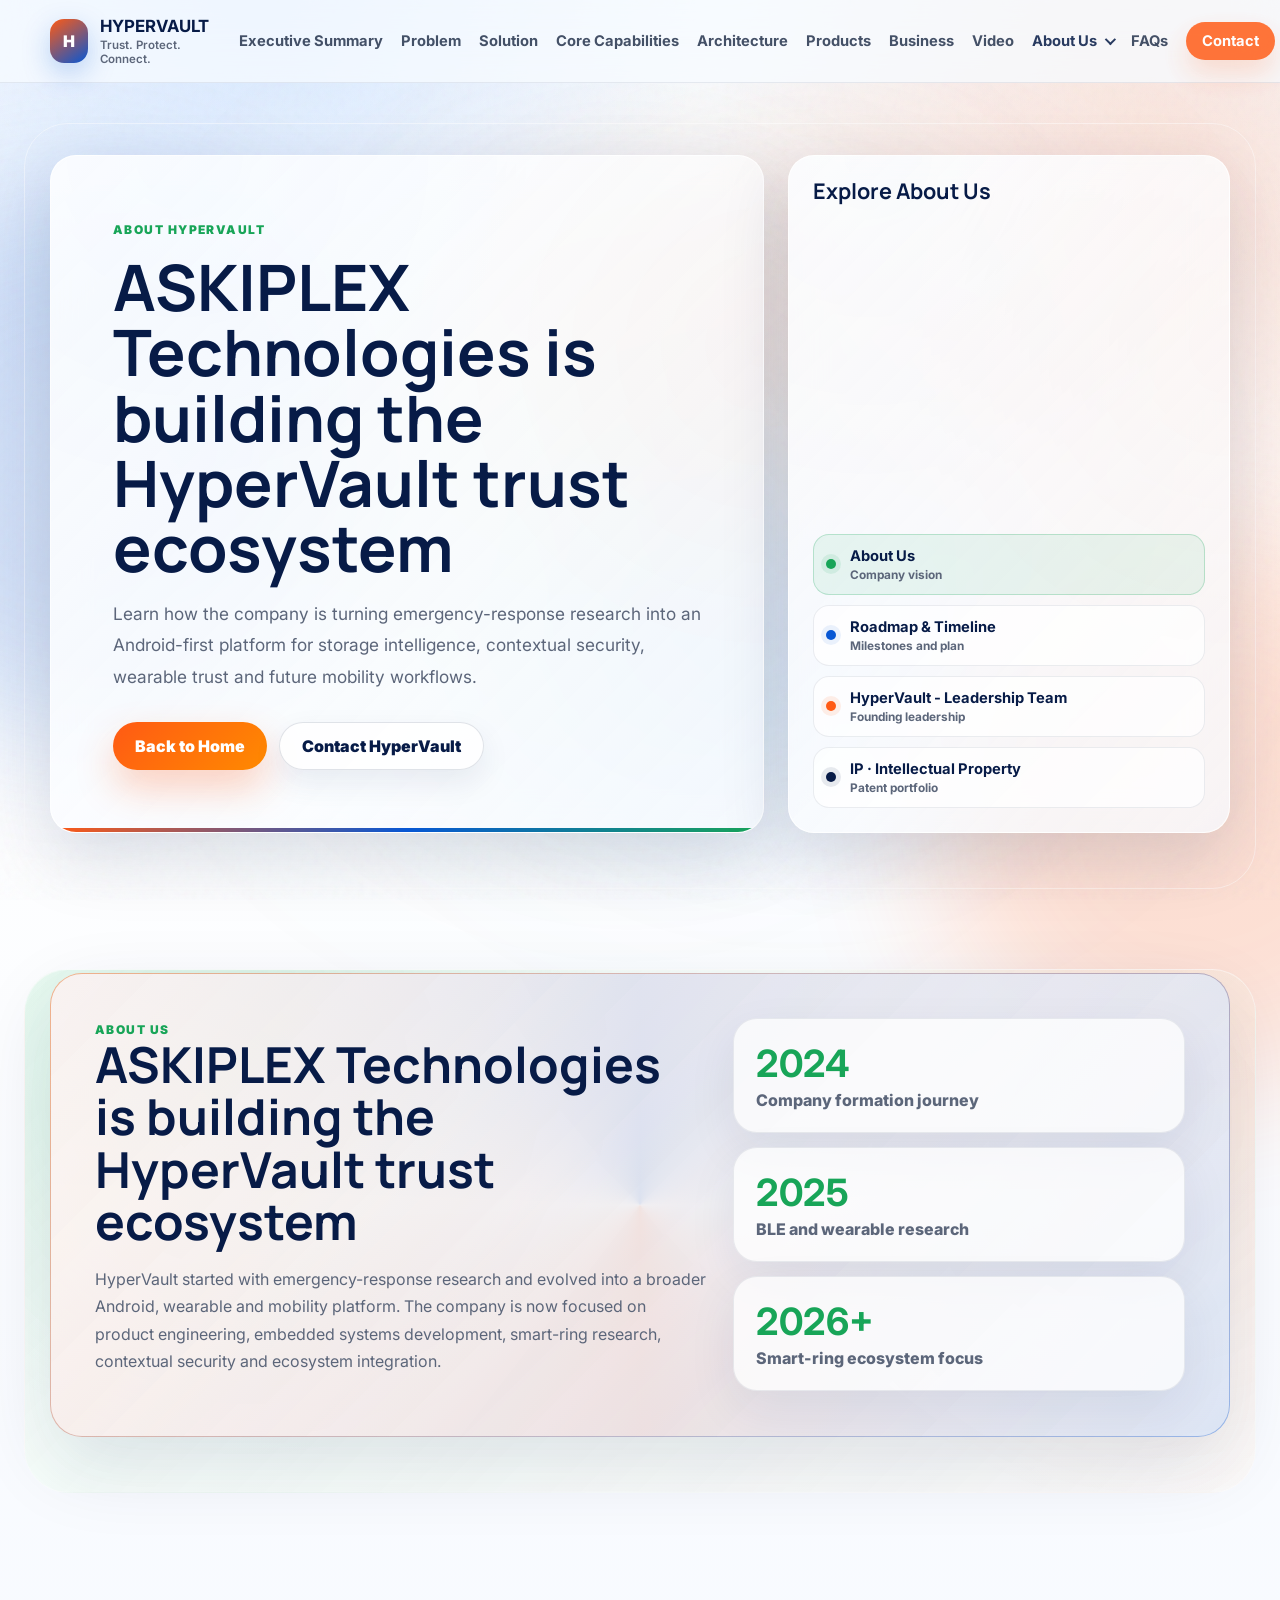
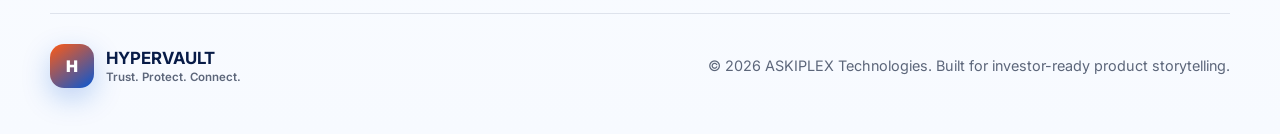
==== about.html @ 40029fc8 "updated website and added new pages for about, leadership, roadmap, and ip. Also added new hero imag" ====
<!DOCTYPE html>
<html lang="en">
<head>
  <meta charset="UTF-8" />
  <meta name="viewport" content="width=device-width, initial-scale=1.0" />
  <meta name="description" content="About ASKIPLEX Technologies and the HyperVault trust ecosystem." />
  <title>About Us | HyperVault</title>
  <link rel="preconnect" href="https://fonts.googleapis.com" />
  <link rel="preconnect" href="https://fonts.gstatic.com" crossorigin>
  <link rel="stylesheet" href="style.css" />
</head>
<body>
  <div id="scrollProgress" class="scroll-progress"></div>
  <div class="bg-orb orb-one"></div>
  <div class="bg-orb orb-two"></div>
  <div class="page-aurora aurora-a"></div>
  <div class="page-aurora aurora-b"></div>
  <div class="noise"></div>

  <header class="site-header" id="top">
    <nav class="nav">
      <a href="index.html" class="brand" aria-label="HyperVault home">
        <span class="brand-mark">H</span>
        <span>
          <strong>HYPERVAULT</strong>
          <small>Trust. Protect. Connect.</small>
        </span>
      </a>
      <button class="menu-toggle" aria-label="Open navigation" aria-expanded="false">☰</button>
      <div class="nav-links">
        <a href="index.html#executive-summary">Executive Summary</a>
        <a href="index.html#problem">Problem</a>
        <a href="index.html#solution">Solution</a>
        <a href="index.html#core-capabilities">Core Capabilities</a>
        <a href="index.html#platform">Architecture</a>
        <a href="index.html#products">Products</a>
        <a href="index.html#business">Business</a>
        <a href="index.html#video">Video</a>
        <details class="nav-dropdown">
          <summary>
            <span>About Us</span>
            <span class="nav-chevron" aria-hidden="true"></span>
          </summary>
          <div class="nav-submenu">
            <a href="about.html" aria-current="page">
              <span class="submenu-dot green-dot"></span>
              <span>
                <strong>About Us</strong>
                <small>Company vision</small>
              </span>
            </a>
            <a href="roadmap.html">
              <span class="submenu-dot blue-dot"></span>
              <span>
                <strong>Roadmap & Timeline</strong>
                <small>Milestones and plan</small>
              </span>
            </a>
            <a href="leadership.html">
              <span class="submenu-dot orange-dot"></span>
              <span>
                <strong>HyperVault - Leadership Team</strong>
                <small>Founding leadership</small>
              </span>
            </a>
            <a href="ip.html">
              <span class="submenu-dot navy-dot"></span>
              <span>
                <strong>IP · Intellectual Property</strong>
                <small>Patent portfolio</small>
              </span>
            </a>
          </div>
        </details>
        <a href="index.html#faqs">FAQs</a>
        <a href="index.html#contact" class="nav-cta">Contact</a>
      </div>
    </nav>
  </header>

  <main class="subpage-main">
    <section class="section subpage-hero">
      <div class="subpage-intro reveal">
        <span class="eyebrow green">About HyperVault</span>
        <h1>ASKIPLEX Technologies is building the HyperVault trust ecosystem</h1>
        <p>Learn how the company is turning emergency-response research into an Android-first platform for storage intelligence, contextual security, wearable trust and future mobility workflows.</p>
        <div class="subpage-actions">
          <a class="btn primary" href="index.html">Back to Home</a>
          <a class="btn secondary" href="index.html#contact">Contact HyperVault</a>
        </div>
      </div>
      <aside class="subpage-panel reveal" aria-label="About section pages">
        <h2>Explore About Us</h2>
        <div class="subpage-link-grid">
          <a class="subpage-link" href="about.html" aria-current="page">
            <span class="submenu-dot green-dot"></span>
            <span><strong>About Us</strong><small>Company vision</small></span>
          </a>
          <a class="subpage-link" href="roadmap.html">
            <span class="submenu-dot blue-dot"></span>
            <span><strong>Roadmap & Timeline</strong><small>Milestones and plan</small></span>
          </a>
          <a class="subpage-link" href="leadership.html">
            <span class="submenu-dot orange-dot"></span>
            <span><strong>HyperVault - Leadership Team</strong><small>Founding leadership</small></span>
          </a>
          <a class="subpage-link" href="ip.html">
            <span class="submenu-dot navy-dot"></span>
            <span><strong>IP · Intellectual Property</strong><small>Patent portfolio</small></span>
          </a>
        </div>
      </aside>
    </section>

    <section class="section about-us subpage-content" id="about">
      <div class="about-hero reveal">
        <div>
          <span class="eyebrow green">About Us</span>
          <h2>ASKIPLEX Technologies is building the HyperVault trust ecosystem</h2>
          <p>
            HyperVault started with emergency-response research and evolved into a broader Android, wearable and mobility
            platform. The company is now focused on product engineering, embedded systems development, smart-ring research,
            contextual security and ecosystem integration.
          </p>
        </div>
        <div class="about-stats">
          <div><strong>2024</strong><span>Company formation journey</span></div>
          <div><strong>2025</strong><span>BLE and wearable research</span></div>
          <div><strong>2026+</strong><span>Smart-ring ecosystem focus</span></div>
        </div>
      </div>
    </section>
  </main>

  <footer class="footer">
    <a href="index.html" class="brand">
      <span class="brand-mark">H</span>
      <span><strong>HYPERVAULT</strong><small>Trust. Protect. Connect.</small></span>
    </a>
    <p>© 2026 ASKIPLEX Technologies. Built for investor-ready product storytelling.</p>
  </footer>

  <button class="top-button" id="topButton" aria-label="Go to top">↑</button>

  <div class="image-lightbox" id="imageLightbox" aria-hidden="true">
    <div class="image-lightbox-panel" role="dialog" aria-modal="true" aria-labelledby="imageLightboxTitle">
      <button class="image-lightbox-close" id="imageLightboxClose" type="button" aria-label="Close image preview">×</button>
      <img id="imageLightboxImg" alt="" />
      <div class="image-lightbox-caption" id="imageLightboxTitle"></div>
    </div>
  </div>

  <script src="script.js"></script>
</body>
</html>
---- style.css ----
@import url('https://fonts.googleapis.com/css2?family=Inter:wght@400;500;600;700;800;900&family=Manrope:wght@500;600;700;800&display=swap');

:root {
  --navy: #071b47;
  --blue: #0757d4;
  --electric: #1f7aff;
  --orange: #ff5a14;
  --green: #18a558;
  --text: #101828;
  --muted: #5c667a;
  --line: rgba(7, 27, 71, .12);
  --glass: rgba(255, 255, 255, .72);
  --shadow: 0 24px 70px rgba(7, 27, 71, .14);
  --radius: 28px;
  --display: Manrope, Inter, system-ui, -apple-system, BlinkMacSystemFont, "Segoe UI", sans-serif;
}

* {
  box-sizing: border-box;
}

html {
  scroll-behavior: smooth;
}

body {
  margin: 0;
  font-family: Inter, system-ui, -apple-system, BlinkMacSystemFont, "Segoe UI", sans-serif;
  color: var(--text);
  background:
    radial-gradient(circle at 20% 0%, rgba(31, 122, 255, .15), transparent 28rem),
    radial-gradient(circle at 90% 12%, rgba(255, 90, 20, .17), transparent 28rem),
    linear-gradient(180deg, #f7fbff 0%, #ffffff 34%, #f7faff 100%);
  overflow-x: hidden;
}

img {
  max-width: 100%;
  display: block;
  image-rendering: auto;
  backface-visibility: hidden;
}

a {
  color: inherit;
  text-decoration: none;
}

.thanks-page {
  min-height: 100vh;
}

.thanks-screen {
  min-height: 100vh;
  display: grid;
  place-items: center;
  padding: 28px;
}

.thanks-card {
  width: min(760px, 100%);
  padding: clamp(32px, 6vw, 62px);
  border-radius: 34px;
  background:
    radial-gradient(circle at 12% 8%, rgba(255,90,20,.18), transparent 18rem),
    radial-gradient(circle at 100% 22%, rgba(31,122,255,.18), transparent 20rem),
    rgba(255,255,255,.86);
  border: 1px solid rgba(255,255,255,.82);
  box-shadow: var(--shadow);
}

.thanks-card .brand {
  margin-bottom: 34px;
}

.thanks-card h1 {
  max-width: 660px;
  font-size: 4rem;
}

.thanks-card p {
  max-width: 620px;
  font-size: 1.08rem;
  margin-bottom: 28px;
}

.noise {
  pointer-events: none;
  position: fixed;
  inset: 0;
  opacity: .04;
  background-image: url("data:image/svg+xml,%3Csvg viewBox='0 0 200 200' xmlns='http://www.w3.org/2000/svg'%3E%3Cfilter id='n'%3E%3CfeTurbulence type='fractalNoise' baseFrequency='.7' numOctaves='3' stitchTiles='stitch'/%3E%3C/filter%3E%3Crect width='100%25' height='100%25' filter='url(%23n)'/%3E%3C/svg%3E");
  z-index: 0;
}

.bg-orb {
  position: fixed;
  width: 34rem;
  height: 34rem;
  border-radius: 50%;
  filter: blur(70px);
  opacity: .18;
  pointer-events: none;
  z-index: 0;
  animation: drift 12s ease-in-out infinite alternate;
}

.orb-one {
  background: var(--blue);
  left: -12rem;
  top: 12rem;
}

.orb-two {
  background: var(--orange);
  right: -12rem;
  top: 34rem;
  animation-delay: -4s;
}

@keyframes drift {
  from { transform: translate3d(0, 0, 0) scale(1); }
  to { transform: translate3d(4rem, -2rem, 0) scale(1.08); }
}

.site-header {
  position: sticky;
  top: 0;
  z-index: 20;
  padding: 16px 24px;
  backdrop-filter: blur(20px);
  background: rgba(247, 251, 255, .74);
  border-bottom: 1px solid rgba(7, 27, 71, .08);
}

.nav {
  width: min(1180px, calc(100vw - 32px));
  margin: auto;
  display: flex;
  align-items: center;
  justify-content: space-between;
  gap: 24px;
}

.brand {
  display: inline-flex;
  align-items: center;
  gap: 12px;
}

.brand-mark {
  width: 44px;
  height: 44px;
  display: grid;
  place-items: center;
  border-radius: 14px;
  color: white;
  font-weight: 900;
  background:
    linear-gradient(145deg, rgba(255, 90, 20, 1), rgba(7, 87, 212, 1));
  box-shadow: 0 10px 28px rgba(7, 87, 212, .25);
}

.brand strong {
  display: block;
  font-size: 1.05rem;
  letter-spacing: 0;
  color: var(--navy);
}

.brand small {
  display: block;
  color: var(--muted);
  font-weight: 600;
  font-size: .72rem;
  margin-top: 2px;
}

.nav-links {
  display: flex;
  align-items: center;
  gap: 18px;
  color: #22304a;
  font-weight: 700;
  font-size: .92rem;
}

.nav-links a {
  opacity: .84;
  white-space: nowrap;
}

.nav-links a:hover {
  opacity: 1;
  color: var(--blue);
}

.nav-dropdown {
  position: relative;
}

.nav-dropdown summary {
  display: inline-flex;
  align-items: center;
  gap: 8px;
  color: var(--navy);
  cursor: pointer;
  list-style: none;
  opacity: .86;
  outline: none;
  white-space: nowrap;
  transition: color .2s ease, opacity .2s ease;
}

.nav-dropdown summary::-webkit-details-marker {
  display: none;
}

.nav-dropdown summary::marker {
  content: "";
}

.nav-dropdown summary:hover,
.nav-dropdown[open] summary,
.nav-dropdown summary:focus-visible {
  color: var(--green);
  opacity: 1;
}

.nav-dropdown summary:focus-visible {
  border-radius: 999px;
  box-shadow: 0 0 0 4px rgba(24, 165, 88, .12);
}

.nav-chevron {
  width: 8px;
  height: 8px;
  border-right: 2px solid currentColor;
  border-bottom: 2px solid currentColor;
  transform: rotate(45deg) translateY(-2px);
  transition: transform .22s ease;
}

.nav-dropdown[open] .nav-chevron {
  transform: rotate(225deg) translate(-1px, -1px);
}

.nav-submenu {
  position: absolute;
  top: calc(100% + 12px);
  right: -24px;
  width: min(340px, calc(100vw - 32px));
  padding: 10px;
  border: 1px solid rgba(7, 27, 71, .1);
  border-radius: 18px;
  background:
    linear-gradient(135deg, rgba(255,255,255,.96), rgba(246,250,255,.92)),
    radial-gradient(circle at 18% 0%, rgba(24,165,88,.16), transparent 11rem),
    radial-gradient(circle at 100% 24%, rgba(255,90,20,.13), transparent 12rem);
  box-shadow: 0 24px 60px rgba(7, 27, 71, .18);
  backdrop-filter: blur(18px);
  transform-origin: top right;
  animation: submenuIn .18s ease both;
  z-index: 40;
}

.nav-submenu::before {
  content: "";
  position: absolute;
  top: -1px;
  left: 18px;
  right: 18px;
  height: 3px;
  border-radius: 999px;
  background: linear-gradient(90deg, var(--green), var(--blue), var(--orange));
}

.nav-submenu::after {
  content: "";
  position: absolute;
  left: 0;
  right: 0;
  top: -14px;
  height: 14px;
  background: transparent;
}

.nav-submenu a {
  display: grid;
  grid-template-columns: 14px 1fr;
  align-items: center;
  gap: 12px;
  min-height: 58px;
  padding: 11px 12px;
  border-radius: 13px;
  opacity: 1;
  white-space: normal;
  transition: background .18s ease, color .18s ease, transform .18s ease, box-shadow .18s ease;
}

.nav-submenu a:hover,
.nav-submenu a:focus-visible {
  color: var(--navy);
  background: rgba(7, 87, 212, .07);
  box-shadow: inset 0 0 0 1px rgba(7, 87, 212, .08);
  transform: translateX(3px);
}

.nav-submenu a[aria-current="page"] {
  color: var(--navy);
  background: rgba(24, 165, 88, .08);
  box-shadow: inset 0 0 0 1px rgba(24, 165, 88, .16);
}

.nav-submenu strong,
.nav-submenu small {
  display: block;
}

.nav-submenu strong {
  font-size: .9rem;
  line-height: 1.25;
}

.nav-submenu small {
  margin-top: 3px;
  color: var(--muted);
  font-size: .74rem;
  font-weight: 700;
}

.submenu-dot {
  width: 10px;
  height: 10px;
  border-radius: 999px;
  box-shadow: 0 0 0 5px rgba(7, 87, 212, .08);
}

.green-dot {
  background: var(--green);
  box-shadow: 0 0 0 5px rgba(24, 165, 88, .1);
}

.blue-dot {
  background: var(--blue);
}

.orange-dot {
  background: var(--orange);
  box-shadow: 0 0 0 5px rgba(255, 90, 20, .1);
}

.navy-dot {
  background: var(--navy);
  box-shadow: 0 0 0 5px rgba(7, 27, 71, .09);
}

@keyframes submenuIn {
  from {
    opacity: 0;
    transform: translateY(-8px) scale(.98);
  }

  to {
    opacity: 1;
    transform: translateY(0) scale(1);
  }
}

.nav-cta {
  padding: 10px 16px;
  border-radius: 999px;
  color: white !important;
  background: var(--orange);
  box-shadow: 0 14px 28px rgba(255, 90, 20, .22);
}

.menu-toggle {
  display: none;
  border: 0;
  background: white;
  border-radius: 12px;
  padding: 10px 13px;
  box-shadow: 0 8px 24px rgba(7, 27, 71, .1);
  font-size: 1.2rem;
}

.section {
  position: relative;
  z-index: 1;
  width: min(1180px, calc(100vw - 32px));
  margin: 0 auto;
  padding: 96px 0;
}

.subpage-main {
  padding-bottom: 80px;
}

.subpage-hero {
  display: grid;
  grid-template-columns: minmax(0, 1.05fr) minmax(280px, .65fr);
  align-items: stretch;
  gap: 24px;
  padding-top: 72px;
}

.subpage-intro,
.subpage-panel {
  position: relative;
  overflow: hidden;
  border: 1px solid rgba(255,255,255,.78);
  border-radius: 26px;
  background:
    linear-gradient(135deg, rgba(255,255,255,.9), rgba(246,250,255,.76)),
    radial-gradient(circle at 18% 0%, rgba(31,122,255,.14), transparent 22rem),
    radial-gradient(circle at 100% 28%, rgba(255,90,20,.14), transparent 20rem);
  box-shadow: var(--shadow);
  backdrop-filter: blur(18px);
}

.subpage-intro {
  padding: clamp(34px, 5vw, 62px);
}

.subpage-intro::after {
  content: "";
  position: absolute;
  left: 0;
  right: 0;
  bottom: 0;
  height: 4px;
  background: linear-gradient(90deg, var(--orange), var(--blue), var(--green));
}

.subpage-intro h1 {
  margin: 16px 0 18px;
  max-width: 820px;
  color: var(--navy);
  font-family: var(--display);
  font-size: clamp(2.2rem, 5vw, 4.7rem);
  line-height: 1.02;
}

.subpage-intro p {
  max-width: 760px;
  margin: 0;
  color: var(--muted);
  font-size: 1.08rem;
  line-height: 1.8;
}

.subpage-actions {
  display: flex;
  flex-wrap: wrap;
  gap: 12px;
  margin-top: 30px;
}

.subpage-panel {
  display: flex;
  flex-direction: column;
  justify-content: space-between;
  gap: 22px;
  padding: 24px;
}

.subpage-panel h2 {
  margin: 0;
  color: var(--navy);
  font-family: var(--display);
  font-size: 1.35rem;
}

.subpage-link-grid {
  display: grid;
  gap: 10px;
}

.subpage-link {
  display: grid;
  grid-template-columns: 12px 1fr;
  align-items: center;
  gap: 12px;
  min-height: 58px;
  padding: 12px;
  border: 1px solid rgba(7,27,71,.08);
  border-radius: 16px;
  background: rgba(255,255,255,.72);
  transition: transform .18s ease, box-shadow .18s ease, background .18s ease;
}

.subpage-link:hover,
.subpage-link:focus-visible {
  transform: translateY(-2px);
  background: white;
  box-shadow: 0 18px 38px rgba(7, 27, 71, .12);
}

.subpage-link[aria-current="page"] {
  border-color: rgba(24,165,88,.24);
  background: rgba(24,165,88,.08);
}

.subpage-link strong,
.subpage-link small {
  display: block;
}

.subpage-link strong {
  color: var(--navy);
  font-size: .92rem;
}

.subpage-link small {
  margin-top: 3px;
  color: var(--muted);
  font-size: .74rem;
  font-weight: 700;
}

.subpage-content {
  padding-top: 44px;
}

@media (max-width: 1180px) {
  .site-header {
    padding: 12px 18px;
  }

  .nav {
    width: min(100%, calc(100vw - 28px));
  }

  .nav-links {
    position: fixed;
    top: 70px;
    left: 14px;
    right: 14px;
    display: none;
    max-height: calc(100vh - 92px);
    overflow-y: auto;
    flex-direction: column;
    align-items: stretch;
    gap: 8px;
    padding: 14px;
    background: rgba(255,255,255,.98);
    border: 1px solid rgba(7,27,71,.1);
    border-radius: 18px;
    box-shadow: var(--shadow);
  }

  .nav-links.open {
    display: flex;
  }

  .nav-links a {
    display: flex;
    align-items: center;
    min-height: 44px;
    padding: 10px 12px;
    border-radius: 12px;
    white-space: normal;
  }

  .nav-links a:hover {
    background: rgba(7,87,212,.07);
  }

  .nav-dropdown {
    width: 100%;
  }

  .nav-dropdown summary {
    display: flex;
    justify-content: space-between;
    min-height: 44px;
    padding: 10px 12px;
    border-radius: 12px;
  }

  .nav-dropdown[open] summary {
    background: rgba(24,165,88,.08);
  }

  .nav-submenu {
    position: static;
    width: 100%;
    margin-top: 6px;
    padding: 8px;
    border-radius: 14px;
    box-shadow: none;
    background:
      linear-gradient(135deg, rgba(7,87,212,.05), rgba(24,165,88,.05)),
      rgba(255,255,255,.9);
  }

  .nav-submenu::after {
    display: none;
  }

  .nav-submenu a {
    min-height: 52px;
    padding: 9px 10px;
  }

  .subpage-hero {
    grid-template-columns: 1fr;
    padding-top: 46px;
  }

  .nav-cta {
    justify-content: center;
    margin-top: 4px;
    border-radius: 14px;
  }

  .menu-toggle {
    display: inline-flex;
    align-items: center;
    justify-content: center;
  }

  body.nav-open {
    overflow: hidden;
  }
}

.hero {
  min-height: 80vh;
  display: grid;
  grid-template-columns: minmax(420px, .92fr) minmax(560px, 1.08fr);
  align-items: start;
  gap: clamp(22px, 3vw, 34px);
  padding-top: 56px;
}

.eyebrow {
  display: inline-flex;
  align-items: center;
  gap: 9px;
  color: var(--blue);
  font-weight: 900;
  text-transform: uppercase;
  letter-spacing: .12em;
  font-size: .75rem;
}

.eyebrow.orange {
  color: var(--orange);
}

.eyebrow.green {
  color: var(--green);
}

.eyebrow.blue {
  color: var(--blue);
}

.pulse-dot {
  width: 10px;
  height: 10px;
  background: var(--green);
  border-radius: 50%;
  box-shadow: 0 0 0 8px rgba(24, 165, 88, .13);
  animation: pulse 1.8s infinite;
}

@keyframes pulse {
  0% { box-shadow: 0 0 0 0 rgba(24, 165, 88, .35); }
  100% { box-shadow: 0 0 0 16px rgba(24, 165, 88, 0); }
}

h1, h2, h3, p {
  margin-top: 0;
}

h1 {
  margin: 20px 0 20px;
  color: var(--navy);
  font-family: var(--display);
  font-size: 5.4rem;
  line-height: .96;
  letter-spacing: 0;
}

h2 {
  color: var(--navy);
  font-family: var(--display);
  font-size: 3.1rem;
  line-height: 1.06;
  letter-spacing: 0;
  margin-bottom: 18px;
}

h3 {
  color: var(--navy);
  line-height: 1.14;
  font-family: var(--display);
  letter-spacing: 0;
}

p {
  color: var(--muted);
  line-height: 1.72;
}

.hero-copy > p {
  font-size: 1.04rem;
  max-width: 100%;
}

.hero-copy {
  align-self: start;
  display: flex;
  flex-direction: column;
  gap: 18px;
}

.hero-tech-banner {
  position: relative;
  overflow: hidden;
  width: 100%;
  max-width: none;
  padding: clamp(20px, 3vw, 30px);
  border: 1px solid rgba(255,255,255,.82);
  border-radius: 28px;
  background:
    linear-gradient(135deg, rgba(255,255,255,.92), rgba(247,251,255,.7)),
    radial-gradient(circle at 8% 0%, rgba(7,87,212,.16), transparent 17rem),
    radial-gradient(circle at 100% 18%, rgba(255,90,20,.13), transparent 16rem);
  box-shadow: 0 24px 70px rgba(7,27,71,.12);
  backdrop-filter: blur(18px);
}

.hero-tech-banner::before {
  content: "";
  position: absolute;
  inset: 0 auto 0 0;
  width: 5px;
  background: linear-gradient(180deg, var(--orange), var(--blue), var(--green));
}

.hero-tech-banner::after {
  content: "";
  position: absolute;
  right: -60px;
  top: -80px;
  width: 220px;
  height: 220px;
  border-radius: 999px;
  background: radial-gradient(circle, rgba(31,122,255,.16), transparent 66%);
  pointer-events: none;
}

.hero-tech-banner .eyebrow {
  position: relative;
  z-index: 1;
  padding: 8px 12px;
  border-radius: 999px;
  background: rgba(7,87,212,.07);
  color: var(--blue);
}

.hero-copy h1 {
  position: relative;
  z-index: 1;
  max-width: 100%;
  margin: 18px 0 0;
  font-size: clamp(2.35rem, 3.55vw, 4rem);
  line-height: 1.04;
}

.hero-copy h1 span {
  display: block;
  width: fit-content;
  margin-bottom: 8px;
  color: var(--blue);
  font-size: .78em;
  background: linear-gradient(135deg, var(--blue), var(--green));
  -webkit-background-clip: text;
  background-clip: text;
  -webkit-text-fill-color: transparent;
}

.hero-subheadline {
  color: var(--navy);
  font-size: clamp(1.12rem, 1.45vw, 1.32rem) !important;
  font-weight: 800;
  line-height: 1.45;
  margin-bottom: 0;
}

.hero-actions {
  display: flex;
  flex-wrap: wrap;
  gap: 14px;
  margin: 4px 0 2px;
}

.btn {
  display: inline-flex;
  align-items: center;
  justify-content: center;
  min-height: 48px;
  padding: 0 22px;
  border-radius: 999px;
  font-weight: 900;
  transition: transform .25s ease, box-shadow .25s ease;
}

.btn:hover {
  transform: translateY(-2px);
}

.btn.primary {
  color: white;
  background: linear-gradient(135deg, var(--orange), #ff8a00);
  box-shadow: 0 18px 38px rgba(255, 90, 20, .28);
}

.btn.secondary {
  color: var(--navy);
  background: rgba(255,255,255,.8);
  border: 1px solid rgba(7,27,71,.12);
  box-shadow: 0 12px 30px rgba(7,27,71,.08);
}

.hero-metrics {
  display: grid;
  grid-template-columns: repeat(3, minmax(0, 1fr));
  gap: 12px;
  max-width: 680px;
}

.hero-metrics div {
  padding: 18px;
  background: var(--glass);
  border: 1px solid rgba(255,255,255,.74);
  border-radius: 20px;
  box-shadow: 0 14px 44px rgba(7, 27, 71, .08);
}

.hero-metrics strong {
  display: block;
  color: var(--navy);
  font-size: 1.55rem;
}

.hero-metrics span {
  display: block;
  color: var(--muted);
  font-size: .82rem;
  font-weight: 700;
  margin-top: 4px;
}

.hero-feature-list {
  display: flex;
  flex-wrap: wrap;
  gap: 10px;
  max-width: 100%;
}

.hero-feature-list span {
  display: inline-flex;
  align-items: center;
  min-height: 34px;
  padding: 7px 11px;
  border: 1px solid rgba(7, 87, 212, .11);
  border-radius: 999px;
  color: var(--navy);
  background: rgba(255,255,255,.7);
  box-shadow: 0 10px 28px rgba(7,27,71,.06);
  font-size: .78rem;
  font-weight: 850;
}

.hero-visual {
  perspective: none;
}

.hero-video-card {
  align-self: start;
  width: 100%;
  justify-self: end;
  overflow: hidden;
  padding: 10px;
  border: 1px solid rgba(255,255,255,.82);
  border-radius: 32px;
  background:
    linear-gradient(135deg, rgba(255,255,255,.88), rgba(246,250,255,.72)),
    radial-gradient(circle at 20% 8%, rgba(31,122,255,.16), transparent 18rem),
    radial-gradient(circle at 100% 24%, rgba(255,90,20,.12), transparent 18rem);
  box-shadow: var(--shadow);
}

.hero-video-header {
  display: flex;
  align-items: center;
  justify-content: space-between;
  gap: 14px;
  min-height: 48px;
  padding: 2px 6px 12px 14px;
}

.hero-video-header span {
  color: var(--navy);
  font-weight: 900;
}

.hero-video-header strong {
  display: inline-flex;
  align-items: center;
  min-height: 30px;
  padding: 6px 10px;
  border-radius: 999px;
  color: var(--green);
  background: rgba(24,165,88,.1);
  font-size: .74rem;
  text-transform: uppercase;
}

.hero-video-frame {
  position: relative;
  display: grid;
  place-items: center;
  aspect-ratio: 16 / 9;
  overflow: hidden;
  border-radius: 24px;
  background:
    radial-gradient(circle at 50% 20%, rgba(31,122,255,.08), transparent 18rem),
    white;
}

.hero-video-frame video,
.hero-video-frame img {
  display: block;
  width: 100%;
  height: 100%;
  object-fit: contain;
  object-position: center center;
  background: white;
}

.hero-video {
  transform: scale(var(--hero-video-zoom, 1));
  transform-origin: center center;
  transition: transform .22s ease;
}

.hero-video-controls {
  display: grid;
  grid-template-columns: repeat(3, minmax(0, 1fr)) auto repeat(3, minmax(0, 1fr));
  gap: 8px;
  padding: 10px 2px 0;
}

.hero-video-controls button,
.hero-video-controls output {
  min-height: 38px;
  border: 1px solid rgba(7,27,71,.1);
  border-radius: 12px;
  color: var(--navy);
  background: rgba(255,255,255,.82);
  box-shadow: 0 10px 24px rgba(7,27,71,.07);
  font: inherit;
  font-size: .78rem;
  font-weight: 900;
}

.hero-video-controls button {
  cursor: pointer;
  transition: transform .18s ease, background .18s ease, box-shadow .18s ease;
}

.hero-video-controls button:hover,
.hero-video-controls button:focus-visible {
  transform: translateY(-1px);
  background: white;
  box-shadow: 0 14px 32px rgba(7,27,71,.11);
}

.hero-video-controls output {
  display: inline-grid;
  place-items: center;
  min-width: 58px;
  color: var(--blue);
  background: rgba(7,87,212,.08);
}

.hero-video-frame:fullscreen {
  padding: 24px;
  border-radius: 0;
  background: #fff;
}

.hero-video-frame:fullscreen video {
  width: 100%;
  height: 100%;
}

.hero-carousel {
  overflow: hidden;
  width: min(100%, 820px);
  justify-self: end;
  padding: 10px;
  border-radius: 32px;
  background:
    linear-gradient(135deg, rgba(255,255,255,.88), rgba(246,250,255,.72)),
    radial-gradient(circle at 20% 8%, rgba(31,122,255,.16), transparent 18rem),
    radial-gradient(circle at 100% 24%, rgba(255,90,20,.12), transparent 18rem);
  border: 1px solid rgba(255,255,255,.82);
  box-shadow: var(--shadow);
}

.hero-carousel-header {
  display: flex;
  align-items: center;
  justify-content: space-between;
  gap: 14px;
  min-height: 48px;
  padding: 2px 6px 12px 14px;
}

.hero-carousel-header > span {
  color: var(--navy);
  font-weight: 900;
}

.hero-carousel .carousel-controls button {
  width: 36px;
  height: 36px;
  font-size: 1.25rem;
}

.hero-carousel .dot {
  width: 8px;
  height: 8px;
}

.hero-carousel .dot.active {
  width: 24px;
}

.hero-carousel-track {
  min-height: auto;
  aspect-ratio: 16 / 9;
  border-radius: 24px;
  overflow: hidden;
  background:
    radial-gradient(circle at 50% 20%, rgba(31,122,255,.08), transparent 18rem),
    white;
}

.hero-carousel .slide {
  align-content: stretch;
}

.hero-carousel .slide img {
  width: 100%;
  height: 100%;
  max-height: none;
  padding: 0;
  object-fit: contain;
  border-radius: 0;
  background: transparent;
}

.hero-slide-caption {
  position: absolute;
  left: 16px;
  right: auto;
  bottom: 16px;
  display: grid;
  gap: 4px;
  max-width: min(440px, calc(100% - 32px));
  padding: 12px 14px;
  border: 1px solid rgba(255,255,255,.7);
  border-radius: 18px;
  background: rgba(255,255,255,.88);
  box-shadow: 0 18px 44px rgba(7,27,71,.12);
  backdrop-filter: blur(14px);
}

.hero-slide-caption strong {
  color: var(--navy);
  font-family: var(--display);
  font-size: .95rem;
}

.hero-slide-caption span {
  color: var(--muted);
  font-size: .82rem;
  font-weight: 700;
}

.phone-stage {
  position: relative;
  padding: 16px;
  border-radius: 38px;
  background: rgba(255, 255, 255, .66);
  box-shadow: var(--shadow);
  border: 1px solid rgba(255,255,255,.86);
  transform-style: flat;
}

.phone-stage::before {
  content: "";
  position: absolute;
  inset: 6%;
  border-radius: inherit;
  background: radial-gradient(circle, rgba(31,122,255,.22), transparent 55%);
  filter: blur(24px);
  z-index: -1;
}

.phone-stage img {
  width: 100%;
  height: auto;
  border-radius: 26px;
}

.float-card {
  position: absolute;
  background: rgba(255,255,255,.9);
  border: 1px solid rgba(7, 87, 212, .14);
  color: var(--navy);
  border-radius: 18px;
  padding: 12px 16px;
  font-weight: 900;
  box-shadow: 0 18px 44px rgba(7, 27, 71, .12);
  backdrop-filter: blur(18px);
  animation: floaty 4s ease-in-out infinite alternate;
}

.fc-one { top: 12%; left: -4%; }
.fc-two { right: -5%; top: 42%; animation-delay: -1.2s; }
.fc-three { bottom: 10%; left: 7%; animation-delay: -2s; }

@keyframes floaty {
  from { transform: translateY(0); }
  to { transform: translateY(-12px); }
}

.logo-strip {
  width: min(1180px, calc(100vw - 32px));
  margin: 0 auto 28px;
  display: flex;
  flex-wrap: wrap;
  justify-content: center;
  gap: 12px;
  padding: 18px;
  border: 1px solid rgba(7, 87, 212, .12);
  background: rgba(255,255,255,.68);
  border-radius: 999px;
  box-shadow: 0 12px 34px rgba(7,27,71,.07);
}

.logo-strip span {
  color: var(--navy);
  font-size: .86rem;
  font-weight: 900;
  padding: 8px 12px;
}

.section-heading {
  max-width: 820px;
  margin-bottom: 36px;
}

.section-heading.centered {
  text-align: center;
  margin-left: auto;
  margin-right: auto;
}

.split {
  display: grid;
  grid-template-columns: .82fr 1.18fr;
  gap: 34px;
  align-items: center;
}

.carousel-shell,
.feature-carousel,
.architecture-card,
.wide-image,
.roadmap-grid {
  border-radius: var(--radius);
  background: rgba(255,255,255,.76);
  border: 1px solid rgba(7,27,71,.1);
  box-shadow: var(--shadow);
  overflow: hidden;
}

.carousel-shell img,
.feature-carousel img,
.architecture-card img,
.wide-image img,
.roadmap-grid img,
.business-image img,
.executive-visual img,
.hero-visual img {
  cursor: zoom-in;
}

.carousel-track {
  position: relative;
  min-height: 500px;
}

.slide {
  position: absolute;
  inset: 0;
  opacity: 0;
  transform: translateX(28px) scale(.985);
  pointer-events: none;
  transition: opacity .55s ease, transform .55s ease;
  display: grid;
  align-content: start;
}

.slide.active {
  opacity: 1;
  transform: none;
  pointer-events: auto;
}

.slide img {
  width: auto;
  height: auto;
  max-width: 100%;
  max-height: 440px;
  margin: 0 auto;
  object-fit: contain;
  background: white;
  padding: 16px;
}

.slide-copy {
  padding: 24px 26px 28px;
}

.slide-copy h3 {
  font-size: 1.5rem;
  margin-bottom: 9px;
}

.carousel-controls {
  display: flex;
  align-items: center;
  justify-content: center;
  gap: 14px;
  padding: 16px 20px 22px;
}

.carousel-controls.compact {
  padding: 0;
}

.carousel-controls button {
  width: 44px;
  height: 44px;
  border: 0;
  border-radius: 50%;
  color: white;
  background: var(--navy);
  font-size: 1.55rem;
  line-height: 1;
  cursor: pointer;
  box-shadow: 0 10px 28px rgba(7,27,71,.18);
  transition: transform .2s ease;
}

.carousel-controls button:hover {
  transform: scale(1.08);
}

.dots {
  display: flex;
  gap: 8px;
}

.dot {
  width: 9px;
  height: 9px;
  border: 0;
  border-radius: 999px;
  background: rgba(7,27,71,.25);
  cursor: pointer;
  transition: width .25s ease, background .25s ease;
}

.dot.active {
  width: 28px;
  background: var(--orange);
}

.solution {
  width: min(1240px, calc(100vw - 32px));
}

.pillar-grid {
  display: grid;
  grid-template-columns: repeat(3, 1fr);
  gap: 18px;
}

.pillar,
.product-card,
.revenue-card,
.target-card,
.fund-card,
.leader-card {
  position: relative;
  padding: 28px;
  border-radius: var(--radius);
  background: rgba(255,255,255,.72);
  border: 1px solid rgba(7,27,71,.1);
  box-shadow: 0 18px 55px rgba(7,27,71,.08);
  overflow: hidden;
  transition: transform .25s ease, box-shadow .25s ease;
}

.pillar:hover,
.product-card:hover,
.revenue-card:hover,
.target-card:hover,
.fund-card:hover,
.leader-card:hover {
  transform: translateY(-6px);
  box-shadow: 0 26px 70px rgba(7,27,71,.14);
}

.pillar::after,
.product-card::after,
.revenue-card::after,
.fund-card::after {
  content: "";
  position: absolute;
  width: 11rem;
  height: 11rem;
  right: -5rem;
  top: -5rem;
  border-radius: 50%;
  background: radial-gradient(circle, rgba(31,122,255,.13), transparent 70%);
}

.pillar span {
  display: inline-grid;
  place-items: center;
  width: 42px;
  height: 42px;
  border-radius: 14px;
  color: white;
  font-weight: 900;
  background: linear-gradient(145deg, var(--blue), var(--green));
  margin-bottom: 22px;
}

.pillar h3 {
  font-size: 1.3rem;
}

.solution-ecosystem {
  margin-top: 28px;
  padding: 20px;
  border-radius: 30px;
  background:
    radial-gradient(circle at 10% 10%, rgba(24,165,88,.12), transparent 18rem),
    radial-gradient(circle at 88% 18%, rgba(31,122,255,.12), transparent 20rem),
    rgba(255,255,255,.82);
  border: 1px solid rgba(7,27,71,.1);
  box-shadow: 0 26px 82px rgba(7,27,71,.12);
  overflow: hidden;
}

.ecosystem-copy {
  display: grid;
  gap: 8px;
  max-width: 760px;
  margin: 0 auto 18px;
  text-align: center;
}

.ecosystem-copy h3 {
  margin: 0;
  font-size: 1.8rem;
}

.ecosystem-copy p {
  margin: 0;
}

.solution-ecosystem img {
  width: 100%;
  height: auto;
  max-height: none;
  object-fit: contain;
  border-radius: 22px;
  background: white;
  cursor: zoom-in;
  box-shadow: inset 0 0 0 1px rgba(7,27,71,.08);
}

.architecture-card {
  padding: 18px;
  margin-bottom: 34px;
}

.architecture-card img,
.wide-image img,
.roadmap-grid img {
  width: 100%;
  height: auto;
  object-fit: contain;
  border-radius: 20px;
  background: white;
}

.feature-carousel {
  padding: 26px;
}

.feature-header {
  display: flex;
  align-items: flex-end;
  justify-content: space-between;
  gap: 20px;
  margin-bottom: 20px;
}

.feature-header h2 {
  margin-bottom: 0;
}

.visual-track {
  min-height: 700px;
}

.visual-track .slide img {
  height: auto;
  max-height: 560px;
  border-radius: 22px;
}

.product-grid,
.investor-grid,
.leader-grid {
  display: grid;
  grid-template-columns: repeat(3, 1fr);
  gap: 18px;
  margin-bottom: 30px;
}

.leader-grid {
  grid-template-columns: repeat(2, minmax(0, 1fr));
  max-width: 860px;
  margin: auto;
}

.product-card {
  min-height: 320px;
}

.product-card.featured {
  background: linear-gradient(145deg, rgba(255,255,255,.95), rgba(234,246,255,.86));
  border: 1px solid rgba(7,87,212,.28);
}

.product-icon {
  width: 58px;
  height: 58px;
  display: grid;
  place-items: center;
  border-radius: 20px;
  background: rgba(7,87,212,.08);
  font-size: 1.8rem;
  margin-bottom: 26px;
}

.product-card h3 {
  font-size: 1.65rem;
}

.product-card span {
  display: inline-flex;
  margin-top: 16px;
  padding: 10px 14px;
  border-radius: 999px;
  color: var(--blue);
  background: rgba(7, 87, 212, .08);
  font-weight: 900;
}

.product-line-carousel {
  padding: 24px;
  margin-bottom: 30px;
  border-radius: 32px;
  background:
    radial-gradient(circle at 12% 10%, rgba(255,90,20,.13), transparent 18rem),
    radial-gradient(circle at 88% 18%, rgba(7,87,212,.14), transparent 20rem),
    linear-gradient(145deg, rgba(255,255,255,.9), rgba(241,247,255,.78));
  border: 1px solid rgba(7,27,71,.1);
  box-shadow: 0 30px 92px rgba(7,27,71,.15);
  overflow: hidden;
}

.product-line-header {
  display: flex;
  align-items: flex-end;
  justify-content: space-between;
  gap: 20px;
  margin-bottom: 22px;
}

.product-line-header h3 {
  max-width: 760px;
  margin: 8px 0 0;
  font-size: 1.85rem;
}

.product-line-track {
  min-height: 930px;
}

.product-line-slide {
  align-content: start;
}

.product-line-slide img {
  width: min(760px, 100%);
  height: auto;
  max-height: 650px;
  margin: 0 auto;
  object-fit: contain;
  border-radius: 28px;
  background: white;
  padding: 0;
  cursor: zoom-in;
  box-shadow: 0 24px 70px rgba(7,27,71,.1);
}

.product-line-slide .slide-copy {
  max-width: 820px;
  margin: 0 auto;
  text-align: center;
  padding: 26px 10px 2px;
}

.product-line-slide .slide-copy h3 {
  margin-bottom: 10px;
  font-size: 2rem;
}

.product-line-slide .slide-copy p {
  margin-bottom: 0;
}

.wide-image {
  padding: 14px;
}

.business-layout {
  display: grid;
  grid-template-columns: .78fr .78fr 1.1fr;
  gap: 18px;
  align-items: stretch;
}

.revenue-card {
  background: linear-gradient(180deg, rgba(255,255,255,.88), rgba(243,248,255,.88));
}

.revenue-card h3 {
  font-size: 1.45rem;
}

.revenue-card ul {
  margin: 22px 0;
  padding: 0;
  list-style: none;
}

.revenue-card li {
  padding: 13px 0 13px 34px;
  border-top: 1px solid rgba(7,27,71,.09);
  color: #22304a;
  font-weight: 700;
  position: relative;
}

.revenue-card li::before {
  content: "✓";
  position: absolute;
  left: 0;
  width: 22px;
  height: 22px;
  display: grid;
  place-items: center;
  border-radius: 50%;
  color: white;
  background: var(--green);
  font-size: .8rem;
}

.revenue-card strong {
  color: var(--navy);
  font-size: 1.1rem;
}

.orange-card li::before {
  background: var(--orange);
}

.business-image {
  border-radius: var(--radius);
  background: white;
  padding: 14px;
  box-shadow: var(--shadow);
}

.business-image img {
  width: 100%;
  height: 100%;
  object-fit: contain;
  border-radius: 20px;
  background: white;
}

.target-layout {
  display: grid;
  grid-template-columns: repeat(2, 1fr);
  gap: 18px;
  margin-bottom: 30px;
}

.target-card h3 {
  color: var(--orange);
  font-size: 1.45rem;
}

.fund-card span {
  display: block;
  color: var(--muted);
  font-weight: 900;
  text-transform: uppercase;
  letter-spacing: .08em;
  font-size: .75rem;
  margin-bottom: 14px;
}

.fund-card strong {
  display: block;
  color: var(--navy);
  font-size: 2.15rem;
  letter-spacing: 0;
  margin-bottom: 14px;
}

.timeline {
  position: relative;
  display: grid;
  gap: 18px;
  margin-bottom: 30px;
}

.timeline::before {
  content: "";
  position: absolute;
  left: 26px;
  top: 14px;
  bottom: 14px;
  width: 2px;
  background: linear-gradient(var(--blue), var(--orange), var(--green));
}

.timeline-item {
  position: relative;
  padding: 24px 24px 24px 78px;
  border-radius: 22px;
  background: rgba(255,255,255,.74);
  border: 1px solid rgba(7,27,71,.1);
  box-shadow: 0 14px 42px rgba(7,27,71,.07);
}

.timeline-item::before {
  content: "";
  position: absolute;
  left: 16px;
  top: 28px;
  width: 22px;
  height: 22px;
  border-radius: 50%;
  background: white;
  border: 6px solid var(--blue);
  box-shadow: 0 0 0 8px rgba(7,87,212,.08);
}

.timeline-item:nth-child(2)::before,
.timeline-item:nth-child(4)::before { border-color: var(--orange); }

.timeline-item:nth-child(3)::before,
.timeline-item:nth-child(5)::before { border-color: var(--green); }

.timeline-item time {
  display: inline-flex;
  color: var(--orange);
  font-weight: 900;
  margin-bottom: 8px;
}

.timeline-item h3 {
  margin-bottom: 8px;
}

.roadmap-timeline {
  gap: 26px;
  margin-bottom: 34px;
}

.roadmap-timeline::before {
  display: none;
}

.roadmap-year {
  position: relative;
  padding: 30px;
  overflow: hidden;
  background:
    radial-gradient(circle at 0% 0%, rgba(255,90,20,.11), transparent 18rem),
    radial-gradient(circle at 100% 12%, rgba(31,122,255,.12), transparent 20rem),
    linear-gradient(145deg, rgba(255,255,255,.9), rgba(246,250,255,.78));
  border: 1px solid rgba(255,255,255,.82);
  box-shadow: 0 26px 82px rgba(7,27,71,.12);
}

.roadmap-year::before {
  display: none;
}

.roadmap-year::after {
  content: "";
  position: absolute;
  inset: 0;
  border-left: 6px solid transparent;
  border-image: linear-gradient(180deg, var(--orange), var(--blue), var(--green)) 1;
  pointer-events: none;
}

.roadmap-year > time {
  position: relative;
  z-index: 1;
  margin-bottom: 12px;
  padding: 8px 13px;
  border-radius: 999px;
  color: white;
  background: linear-gradient(135deg, var(--orange), #ff8a00);
  box-shadow: 0 12px 28px rgba(255,90,20,.18);
}

.roadmap-year > h3 {
  position: relative;
  z-index: 1;
  font-size: 1.75rem;
  margin-bottom: 22px;
}

.quarter-grid {
  position: relative;
  z-index: 1;
  display: grid;
  grid-template-columns: repeat(4, minmax(0, 1fr));
  gap: 14px;
}

.quarter-grid.compact {
  grid-template-columns: repeat(3, minmax(0, 1fr));
}

.quarter-card {
  position: relative;
  min-height: 100%;
  padding: 20px;
  border-radius: 18px;
  background:
    linear-gradient(180deg, rgba(255,255,255,.9), rgba(248,251,255,.78));
  border: 1px solid rgba(7,27,71,.08);
  box-shadow: 0 14px 38px rgba(7,27,71,.06);
  overflow: hidden;
  transition: transform .24s ease, box-shadow .24s ease, border-color .24s ease;
}

.quarter-card::after {
  content: "";
  position: absolute;
  left: 0;
  right: 0;
  top: 0;
  height: 4px;
  background: linear-gradient(90deg, var(--orange), var(--blue), var(--green));
  opacity: .8;
}

.quarter-card:hover {
  transform: translateY(-4px);
  border-color: rgba(7,87,212,.2);
  box-shadow: 0 22px 58px rgba(7,27,71,.12);
}

.quarter-card span {
  display: inline-flex;
  margin-bottom: 12px;
  padding: 6px 10px;
  border-radius: 999px;
  color: var(--blue);
  background: rgba(7,87,212,.08);
  font-size: .74rem;
  font-weight: 900;
  text-transform: uppercase;
  letter-spacing: .08em;
}

.quarter-card h4 {
  margin: 0 0 10px;
  color: var(--navy);
  font-family: var(--display);
  font-size: 1.08rem;
  line-height: 1.2;
}

.quarter-card p {
  margin-bottom: 0;
  line-height: 1.6;
}

.quarter-card ul {
  display: grid;
  gap: 8px;
  margin: 0;
  padding: 0;
  list-style: none;
}

.quarter-card li {
  position: relative;
  padding-left: 18px;
  color: #344054;
  font-weight: 700;
  line-height: 1.45;
}

.quarter-card li::before {
  content: "";
  position: absolute;
  left: 0;
  top: .62em;
  width: 7px;
  height: 7px;
  border-radius: 50%;
  background: var(--green);
}

.roadmap-grid {
  padding: 14px;
}

.avatar {
  width: 74px;
  height: 74px;
  display: grid;
  place-items: center;
  border-radius: 24px;
  color: white;
  background: linear-gradient(145deg, var(--blue), var(--orange));
  font-weight: 900;
  font-size: 1.2rem;
  box-shadow: 0 16px 34px rgba(7,87,212,.2);
  margin-bottom: 22px;
}

.leader-card h3 {
  font-size: 1.6rem;
  margin-bottom: 6px;
}

.leader-card strong {
  color: var(--orange);
}

.leader-card p {
  margin-top: 14px;
}

.leadership {
  overflow: hidden;
}

.leadership-title {
  max-width: 980px;
  margin: 0 auto 24px;
  text-align: left;
}

.leadership-title .eyebrow {
  display: inline-block;
  color: var(--navy);
  font-size: clamp(2rem, 4vw, 3.25rem);
  line-height: 1.05;
  letter-spacing: 0;
  text-transform: none;
}

.leadership-title .eyebrow::after {
  content: "";
  display: block;
  width: 180px;
  height: 4px;
  margin-top: 14px;
  background: var(--orange);
}

.leadership-title h2 {
  max-width: 760px;
  margin-top: 18px;
  color: rgba(6, 26, 58, .78);
  font-size: clamp(1.35rem, 2.2vw, 2rem);
  font-weight: 700;
}

.leadership-divider {
  display: flex;
  align-items: center;
  justify-content: center;
  gap: 0;
  max-width: 780px;
  margin: 0 auto 18px;
  color: var(--navy);
  font-size: .95rem;
  font-weight: 900;
  text-align: center;
  text-transform: uppercase;
}

.leadership-divider::before,
.leadership-divider::after {
  content: "";
  flex: 1 1 auto;
  height: 2px;
  background: var(--navy);
}

.leadership-divider span {
  position: relative;
  padding: 0 18px;
}

.leadership-divider span::before,
.leadership-divider span::after {
  content: "";
  position: absolute;
  top: 50%;
  width: 9px;
  height: 9px;
  border-radius: 999px;
  background: var(--orange);
  transform: translateY(-50%);
}

.leadership-divider span::before {
  left: -5px;
}

.leadership-divider span::after {
  right: -5px;
}

.founding-grid {
  max-width: 1060px;
  grid-template-columns: repeat(2, minmax(0, 1fr));
  gap: clamp(28px, 5vw, 64px);
  margin: 0 auto 34px;
}

.leadership .founder-card {
  display: flex;
  min-height: 530px;
  flex-direction: column;
  align-items: center;
  justify-content: flex-start;
  padding: clamp(26px, 4vw, 42px);
  border: 1px solid rgba(7, 87, 212, .2);
  border-radius: 34px;
  background:
    linear-gradient(180deg, rgba(255,255,255,.98), rgba(255,255,255,.9)),
    radial-gradient(circle at 50% 0%, rgba(0, 114, 255, .09), transparent 22rem);
  box-shadow: 0 18px 44px rgba(6, 26, 58, .14), inset 0 0 0 1px rgba(255,255,255,.78);
  text-align: center;
}

.leadership .founder-card:hover {
  border-color: rgba(255, 106, 0, .45);
  transform: translateY(-8px);
  box-shadow: 0 28px 72px rgba(6, 26, 58, .18);
}

.leader-photo-wrap {
  position: relative;
  width: clamp(170px, 19vw, 230px);
  height: clamp(170px, 19vw, 230px);
  margin: 0 auto 24px;
}

.leader-photo {
  display: grid;
  width: 100%;
  height: 100%;
  place-items: center;
  border: 9px solid #0f6a8b;
  border-radius: 50%;
  color: #fff;
  font-size: clamp(3rem, 6vw, 4.8rem);
  font-weight: 900;
  letter-spacing: 0;
  box-shadow: inset 0 0 0 7px rgba(255,255,255,.88), 0 18px 38px rgba(7, 44, 82, .18);
}

.leader-photo-img {
  display: block;
  border: 0;
  background: transparent;
  object-fit: contain;
  image-rendering: auto;
  box-shadow: 0 18px 38px rgba(7, 44, 82, .18);
  cursor: zoom-in;
}

.leader-photo-av {
  background:
    radial-gradient(circle at 45% 22%, rgba(255,255,255,.32), transparent 18%),
    linear-gradient(145deg, #ffd27b, #ff8a22 42%, #081b3c);
}

.leader-photo-sm {
  background:
    radial-gradient(circle at 42% 18%, rgba(255,255,255,.34), transparent 18%),
    linear-gradient(145deg, #77d8ff, #0d7dac 42%, #081b3c);
}

.leader-icon {
  position: absolute;
  right: -8px;
  bottom: -6px;
  display: grid;
  width: 66px;
  height: 66px;
  place-items: center;
  border: 3px solid var(--orange);
  border-radius: 50%;
  background: var(--navy);
  color: #fff;
  font-size: 1.55rem;
  box-shadow: 0 14px 28px rgba(7, 27, 71, .2);
}

.founder-card h3 {
  margin: 0 0 8px;
  color: var(--orange);
  font-size: clamp(1.6rem, 2.4vw, 2rem);
  font-weight: 900;
  letter-spacing: .02em;
  text-transform: uppercase;
}

.founder-card strong {
  display: block;
  color: var(--navy);
  font-size: clamp(1.1rem, 1.8vw, 1.42rem);
  letter-spacing: .02em;
  text-transform: uppercase;
}

.founder-card p {
  max-width: 460px;
  margin: 16px auto 26px;
  color: rgba(6, 26, 58, .64);
  font-size: clamp(1.05rem, 1.45vw, 1.35rem);
  line-height: 1.42;
}

.leader-badge {
  display: inline-flex;
  align-items: center;
  justify-content: center;
  width: min(100%, 390px);
  min-height: 48px;
  margin-top: auto;
  padding: 10px 16px;
  border: 1px solid rgba(7, 87, 212, .18);
  border-radius: 8px;
  background: rgba(240, 247, 255, .96);
  color: #0060c9;
  font-weight: 900;
  line-height: 1.2;
}

.leadership-strengths {
  max-width: 1280px;
  margin: 0 auto;
}

.strengths-divider {
  max-width: 1160px;
  margin-bottom: 10px;
  color: #0070d9;
  font-size: 1.28rem;
}

.strength-grid {
  display: grid;
  grid-template-columns: repeat(4, minmax(0, 1fr));
  gap: 0;
  padding: 18px 26px;
  border: 1px solid rgba(7, 87, 212, .18);
  border-radius: 18px;
  background: rgba(255,255,255,.96);
  box-shadow: 0 16px 36px rgba(6, 26, 58, .14);
}

.strength-item {
  display: flex;
  align-items: center;
  gap: 22px;
  min-width: 0;
  padding: 6px 22px;
}

.strength-item + .strength-item {
  border-left: 1px solid rgba(7, 87, 212, .18);
}

.strength-icon {
  display: grid;
  width: 72px;
  height: 72px;
  flex: 0 0 72px;
  place-items: center;
  border: 1px solid rgba(7, 87, 212, .12);
  border-radius: 50%;
  background: #eef5ff;
  font-size: 1.55rem;
}

.strength-item h3 {
  margin: 0 0 6px;
  color: var(--navy);
  font-size: 1.05rem;
  font-weight: 900;
  text-transform: uppercase;
}

.strength-item p {
  margin: 0;
  color: rgba(6, 26, 58, .78);
  font-size: .95rem;
  line-height: 1.45;
}

.ip-visual-grid {
  display: grid;
  grid-template-columns: repeat(3, minmax(0, 1fr));
  gap: 18px;
  margin-bottom: 26px;
}

.ip-stat-card {
  position: relative;
  min-height: 220px;
  padding: 28px;
  border-radius: var(--radius);
  background:
    radial-gradient(circle at 18% 12%, rgba(255,90,20,.14), transparent 16rem),
    linear-gradient(145deg, rgba(255,255,255,.92), rgba(240,247,255,.8));
  border: 1px solid rgba(7,27,71,.1);
  box-shadow: 0 22px 68px rgba(7,27,71,.1);
  overflow: hidden;
}

.ip-stat-card::after {
  content: "";
  position: absolute;
  right: -38px;
  top: -38px;
  width: 130px;
  height: 130px;
  border-radius: 50%;
  background: radial-gradient(circle, rgba(7,87,212,.14), transparent 68%);
}

.ip-stat-card span {
  display: inline-grid;
  place-items: center;
  min-width: 62px;
  height: 62px;
  padding: 0 14px;
  border-radius: 20px;
  color: white;
  background: linear-gradient(145deg, var(--orange), var(--blue));
  box-shadow: 0 16px 34px rgba(7,87,212,.18);
  font-family: var(--display);
  font-size: 1.35rem;
  font-weight: 900;
  margin-bottom: 22px;
}

.ip-stat-card strong {
  display: block;
  color: var(--navy);
  font-family: var(--display);
  font-size: 1.35rem;
  line-height: 1.18;
  margin-bottom: 10px;
}

.ip-stat-card p {
  margin-bottom: 0;
}

.ip-table-wrap {
  border-radius: 30px;
  background:
    linear-gradient(145deg, rgba(255,255,255,.95), rgba(247,250,255,.9)) padding-box,
    linear-gradient(135deg, rgba(255,90,20,.64), rgba(7,87,212,.45), rgba(24,165,88,.36)) border-box;
  border: 1px solid transparent;
  box-shadow: 0 28px 86px rgba(7,27,71,.14);
  overflow: hidden;
}

.ip-table {
  width: 100%;
  border-collapse: collapse;
  table-layout: fixed;
}

.ip-table th {
  padding: 18px 16px;
  color: white;
  background: linear-gradient(135deg, #ff5a14, #ff7a00);
  font-family: var(--display);
  font-size: 1rem;
  text-align: left;
}

.ip-table th:nth-child(1) { width: 20%; }
.ip-table th:nth-child(2) { width: 14%; }
.ip-table th:nth-child(3) { width: 44%; }
.ip-table th:nth-child(4) { width: 22%; }

.ip-table td {
  padding: 22px 16px;
  color: #172033;
  background: rgba(255,255,255,.86);
  border-top: 1px solid rgba(255,90,20,.28);
  line-height: 1.55;
  vertical-align: middle;
}

.ip-table td strong {
  color: var(--navy);
  font-family: var(--display);
  font-size: 1.05rem;
}

.ip-table tr:nth-child(even) td {
  background: rgba(247,250,255,.9);
}

.faq-downloads {
  display: grid;
  grid-template-columns: repeat(2, minmax(0, 1fr));
  gap: 18px;
  margin-bottom: 26px;
}

.download-card {
  position: relative;
  min-height: 190px;
  display: flex;
  flex-direction: column;
  justify-content: space-between;
  gap: 16px;
  padding: 28px;
  border-radius: var(--radius);
  background:
    linear-gradient(145deg, rgba(255,255,255,.93), rgba(240,247,255,.82)) padding-box,
    linear-gradient(135deg, rgba(255,90,20,.5), rgba(7,87,212,.42), rgba(24,165,88,.36)) border-box;
  border: 1px solid transparent;
  box-shadow: 0 24px 72px rgba(7,27,71,.12);
  overflow: hidden;
  transition: transform .24s ease, box-shadow .24s ease;
}

.download-card:hover {
  transform: translateY(-5px);
  box-shadow: 0 30px 86px rgba(7,27,71,.18);
}

.download-card::after {
  content: "Download";
  position: absolute;
  right: 22px;
  top: 22px;
  padding: 8px 12px;
  border-radius: 999px;
  color: white;
  background: linear-gradient(135deg, var(--orange), #ff8a00);
  font-size: .78rem;
  font-weight: 900;
}

.download-card span {
  color: var(--blue);
  font-size: .78rem;
  font-weight: 900;
  text-transform: uppercase;
  letter-spacing: .08em;
}

.download-card strong {
  display: block;
  max-width: 430px;
  color: var(--navy);
  font-family: var(--display);
  font-size: 1.55rem;
  line-height: 1.16;
}

.download-card small {
  max-width: 520px;
  color: var(--muted);
  font-weight: 700;
  line-height: 1.6;
}

.faq-grid {
  display: grid;
  grid-template-columns: repeat(2, minmax(0, 1fr));
  gap: 16px;
}

.faq-item {
  border-radius: 22px;
  background: rgba(255,255,255,.78);
  border: 1px solid rgba(7,27,71,.1);
  box-shadow: 0 18px 54px rgba(7,27,71,.08);
  overflow: hidden;
}

.faq-item summary {
  min-height: 82px;
  display: flex;
  align-items: center;
  justify-content: space-between;
  gap: 18px;
  padding: 22px 24px;
  color: var(--navy);
  font-family: var(--display);
  font-weight: 800;
  cursor: pointer;
  list-style: none;
}

.faq-item summary::-webkit-details-marker {
  display: none;
}

.faq-item summary::after {
  content: "+";
  flex: 0 0 auto;
  width: 34px;
  height: 34px;
  display: grid;
  place-items: center;
  border-radius: 50%;
  color: white;
  background: var(--navy);
  font-family: Inter, system-ui, sans-serif;
  font-size: 1.3rem;
  line-height: 1;
}

.faq-item[open] {
  border-color: rgba(7,87,212,.24);
  background:
    radial-gradient(circle at 100% 0%, rgba(31,122,255,.08), transparent 16rem),
    rgba(255,255,255,.9);
}

.faq-item[open] summary::after {
  content: "-";
  background: var(--orange);
}

.faq-item p {
  margin: 0;
  padding: 0 24px 24px;
  color: #344054;
}

.cta {
  padding-bottom: 72px;
}

.cta-card {
  text-align: center;
  border-radius: 38px;
  padding: clamp(34px, 6vw, 70px);
  color: white;
  background:
    radial-gradient(circle at 18% 12%, rgba(255,255,255,.2), transparent 20rem),
    linear-gradient(135deg, #06163d, #092e7a 56%, #ff5a14);
  box-shadow: 0 34px 90px rgba(7,27,71,.24);
  overflow: hidden;
}

.cta-card h2,
.cta-card p {
  color: white;
}

.cta-card p {
  opacity: .82;
  max-width: 800px;
  margin-left: auto;
  margin-right: auto;
}

.contact-row {
  display: flex;
  justify-content: center;
  flex-wrap: wrap;
  gap: 14px;
  margin: 28px 0 22px;
}

.contact-meta {
  display: flex;
  flex-wrap: wrap;
  justify-content: center;
  gap: 14px;
  color: rgba(255,255,255,.83);
  font-weight: 700;
}

.contact-meta span {
  padding: 10px 14px;
  border-radius: 999px;
  background: rgba(255,255,255,.12);
}

.footer {
  position: relative;
  z-index: 1;
  width: min(1180px, calc(100vw - 32px));
  margin: auto;
  padding: 30px 0 46px;
  display: flex;
  justify-content: space-between;
  align-items: center;
  gap: 24px;
  border-top: 1px solid rgba(7,27,71,.1);
}

.footer p {
  margin: 0;
  font-size: .9rem;
}

.reveal {
  opacity: 0;
  transform: translateY(26px);
  transition: opacity .7s ease, transform .7s ease;
}

.reveal.visible {
  opacity: 1;
  transform: none;
}

@media (max-width: 1080px) {
  h1 {
    font-size: 4.2rem;
  }

  h2 {
    font-size: 2.65rem;
  }

  .hero,
  .split,
  .business-layout {
    grid-template-columns: 1fr;
  }

  .hero {
    padding-top: 46px;
  }

  .hero-copy h1 {
    max-width: 760px;
    font-size: clamp(2.8rem, 8vw, 4.2rem);
  }

  .hero-carousel {
    width: min(100%, 860px);
    justify-self: center;
  }

  .hero-video-card {
    width: min(100%, 860px);
    justify-self: center;
  }

  .subpage-hero {
    grid-template-columns: 1fr;
  }

  .pillar-grid,
  .product-grid,
  .investor-grid,
  .ip-visual-grid,
  .strength-grid,
  .quarter-grid,
  .quarter-grid.compact {
    grid-template-columns: repeat(2, 1fr);
  }

  .strength-item:nth-child(3) {
    border-left: 0;
  }

  .business-image img {
    height: auto;
  }

  .hero-visual {
    max-width: 760px;
    margin: 0 auto;
  }
}

@media (max-width: 720px) {
  .site-header {
    padding: 10px 12px;
  }

  .brand {
    min-width: 0;
  }

  .brand-mark {
    width: 40px;
    height: 40px;
    border-radius: 12px;
  }

  .brand strong {
    font-size: .95rem;
  }

  .brand small {
    font-size: .68rem;
  }

  .menu-toggle {
    flex: 0 0 auto;
  }

  .nav-links {
    top: 64px;
    left: 10px;
    right: 10px;
    max-height: calc(100vh - 82px);
  }

  .section {
    width: min(100% - 24px, 1180px);
    padding: 70px 0;
  }

  .subpage-hero {
    padding-top: 36px;
  }

  .subpage-intro {
    padding: 30px 22px;
  }

  .subpage-intro h1 {
    font-size: clamp(2rem, 12vw, 3.15rem);
  }

  .subpage-panel {
    padding: 18px;
  }

  .section::before {
    inset: 28px -6px;
    border-radius: 28px;
  }

  h1 {
    font-size: 3.2rem;
    line-height: 1;
  }

  h2 {
    font-size: 2.15rem;
    line-height: 1.12;
  }

  .hero {
    min-height: auto;
    gap: 28px;
  }

  .hero-copy h1 {
    font-size: clamp(2.25rem, 11vw, 3.3rem);
  }

  .hero-tech-banner {
    padding: 20px 18px;
    border-radius: 22px;
  }

  .hero-tech-banner .eyebrow {
    font-size: .66rem;
  }

  .hero-subheadline {
    font-size: 1.12rem !important;
  }

  .hero-carousel {
    padding: 9px;
    border-radius: 24px;
  }

  .hero-video-card {
    padding: 9px;
    border-radius: 24px;
  }

  .hero-carousel-header {
    align-items: flex-start;
    flex-direction: column;
    padding: 2px 6px 12px;
  }

  .hero-video-header {
    align-items: flex-start;
    flex-direction: column;
    padding: 2px 6px 12px;
  }

  .hero-carousel-track {
    min-height: auto;
    aspect-ratio: 1693 / 929;
    border-radius: 18px;
  }

  .hero-video-frame {
    aspect-ratio: 16 / 9;
    border-radius: 18px;
  }

  .hero-slide-caption {
    left: 10px;
    right: auto;
    bottom: 10px;
    max-width: min(360px, calc(100% - 20px));
    padding: 11px 12px;
    border-radius: 14px;
  }

  .hero-video-controls {
    grid-template-columns: repeat(2, minmax(0, 1fr));
  }

  .hero-video-controls output {
    min-width: 0;
  }

  .hero-slide-caption span {
    display: none;
  }

  .hero-actions,
  .contact-row {
    flex-direction: column;
  }

  .btn {
    width: 100%;
    min-height: 50px;
    text-align: center;
  }

  .hero-metrics,
  .pillar-grid,
  .product-grid,
  .investor-grid,
  .target-layout,
  .leader-grid,
  .strength-grid,
  .ip-visual-grid,
  .faq-downloads,
  .faq-grid {
    grid-template-columns: 1fr;
  }

  .leadership-title {
    text-align: center;
  }

  .leadership-title .eyebrow::after {
    margin-left: auto;
    margin-right: auto;
  }

  .leadership-title h2 {
    margin-left: auto;
    margin-right: auto;
  }

  .leadership-divider {
    font-size: .78rem;
  }

  .leadership-divider span {
    padding: 0 13px;
  }

  .leadership .founder-card {
    min-height: 0;
  }

  .leader-photo-wrap {
    width: 160px;
    height: 160px;
    margin-bottom: 22px;
  }

  .leader-photo {
    border-width: 7px;
    font-size: 3.2rem;
  }

  .leader-icon {
    width: 52px;
    height: 52px;
    font-size: 1.25rem;
  }

  .strengths-divider {
    font-size: .95rem;
  }

  .strength-grid {
    gap: 14px;
    padding: 16px;
    border-radius: 22px;
  }

  .strength-item {
    padding: 8px;
    border-left: 0;
    border-bottom: 1px solid rgba(7, 87, 212, .12);
  }

  .strength-item + .strength-item {
    border-left: 0;
  }

  .strength-item:last-child {
    border-bottom: 0;
  }

  .download-card {
    min-height: 0;
    padding: 24px;
  }

  .download-card::after {
    position: static;
    width: max-content;
    order: -1;
  }

  .logo-strip {
    border-radius: 26px;
    justify-content: flex-start;
  }

  .float-card {
    display: none;
  }

  .carousel-track {
    min-height: 520px;
  }

  .slide img {
    height: auto;
    max-height: 300px;
    padding: 10px;
  }

  .visual-track {
    min-height: 600px;
  }

  .visual-track .slide img {
    height: auto;
    max-height: 370px;
  }

  .feature-header {
    align-items: flex-start;
    flex-direction: column;
  }

  .product-line-carousel {
    padding: 14px;
    border-radius: 24px;
  }

  .product-line-header {
    align-items: flex-start;
    flex-direction: column;
  }

  .product-line-track {
    min-height: 670px;
  }

  .product-line-slide img {
    width: min(440px, 100%);
    max-height: 430px;
    border-radius: 20px;
  }

  .product-line-slide .slide-copy {
    padding: 20px 4px 0;
    text-align: left;
  }

  .footer {
    flex-direction: column;
    align-items: flex-start;
  }

  .product-card,
  .pillar,
  .revenue-card,
  .target-card,
  .fund-card,
  .leader-card,
  .timeline-item {
    padding: 22px;
    border-radius: 22px;
  }

  .solution-ecosystem {
    padding: 12px;
    border-radius: 22px;
  }

  .ecosystem-copy {
    text-align: left;
    margin-bottom: 14px;
  }

  .ecosystem-copy h3 {
    font-size: 1.35rem;
  }

  .solution-ecosystem img {
    border-radius: 16px;
  }

  .ip-stat-card {
    min-height: 0;
    padding: 24px;
  }

  .ip-table-wrap {
    border-radius: 22px;
    background: transparent;
    border: 0;
    box-shadow: none;
    overflow: visible;
  }

  .ip-table,
  .ip-table thead,
  .ip-table tbody,
  .ip-table tr,
  .ip-table th,
  .ip-table td {
    display: block;
    width: 100%;
  }

  .ip-table thead {
    display: none;
  }

  .ip-table tr {
    margin-bottom: 16px;
    border-radius: 20px;
    overflow: hidden;
    background: rgba(255,255,255,.9);
    border: 1px solid rgba(7,27,71,.1);
    box-shadow: 0 18px 50px rgba(7,27,71,.09);
  }

  .ip-table td {
    display: grid;
    grid-template-columns: 130px 1fr;
    gap: 12px;
    padding: 14px 16px;
    border-top: 1px solid rgba(7,27,71,.08);
    background: transparent;
  }

  .ip-table td:first-child {
    border-top: 4px solid var(--orange);
  }

  .ip-table td::before {
    content: attr(data-label);
    color: var(--orange);
    font-size: .76rem;
    font-weight: 900;
    text-transform: uppercase;
    letter-spacing: .06em;
  }

  .timeline::before {
    left: 18px;
  }

  .timeline-item {
    padding-left: 56px;
  }

  .roadmap-year {
    padding: 24px 18px;
  }

  .roadmap-year::after {
    border-left-width: 4px;
  }

  .quarter-grid,
  .quarter-grid.compact {
    grid-template-columns: 1fr;
  }

  .quarter-card {
    padding: 18px;
  }

  .timeline-item::before {
    left: 8px;
  }

  .roadmap-timeline::before,
  .roadmap-year::before {
    display: none;
  }

  .faq-item summary {
    min-height: 0;
    padding: 19px 18px;
    gap: 12px;
  }

  .faq-item p {
    padding: 0 18px 20px;
  }

  .faq-item summary::after {
    width: 30px;
    height: 30px;
  }
}

@media (max-width: 420px) {
  h1 {
    font-size: 2.45rem;
  }

  h2 {
    font-size: 1.82rem;
  }

  .eyebrow {
    font-size: .68rem;
    line-height: 1.35;
  }

  .hero-copy > p {
    font-size: 1rem;
  }

  .carousel-track {
    min-height: 540px;
  }

  .visual-track {
    min-height: 620px;
  }

  .product-line-track {
    min-height: 700px;
  }

  .product-line-slide img {
    width: 100%;
    max-height: 390px;
  }

  .slide-copy {
    padding: 20px 18px 24px;
  }

  .slide-copy h3,
  .product-card h3,
  .leader-card h3 {
    font-size: 1.3rem;
  }

  .contact-meta span {
    width: 100%;
    text-align: center;
  }

  .ip-table td {
    grid-template-columns: 1fr;
    gap: 6px;
  }
}



/* ===== Requested Enhancements: section color distinction, progress bar, video, forms, popup, back-to-top ===== */
.scroll-progress {
  position: fixed;
  top: 0;
  left: 0;
  width: 0%;
  height: 5px;
  z-index: 1000;
  background: linear-gradient(90deg, var(--orange), #ffb000, var(--green), var(--electric));
  box-shadow: 0 0 22px rgba(255, 90, 20, .42);
  transition: width .08s linear;
}

.section::before {
  content: "";
  position: absolute;
  inset: 40px -26px;
  z-index: -1;
  border-radius: 44px;
  opacity: .82;
  border: 1px solid rgba(255,255,255,.54);
  pointer-events: none;
}

.hero::before {
  background: radial-gradient(circle at 18% 22%, rgba(7, 87, 212, .12), transparent 24rem), linear-gradient(135deg, rgba(255,255,255,.28), rgba(235,246,255,.56));
}

#problem::before {
  background: radial-gradient(circle at 10% 10%, rgba(255, 90, 20, .16), transparent 22rem), linear-gradient(135deg, rgba(255, 249, 244, .78), rgba(255,255,255,.5));
}

#solution::before {
  background: radial-gradient(circle at 90% 15%, rgba(24, 165, 88, .14), transparent 22rem), linear-gradient(135deg, rgba(240, 255, 247, .8), rgba(255,255,255,.54));
}

#platform::before {
  background: radial-gradient(circle at 12% 16%, rgba(31, 122, 255, .16), transparent 22rem), linear-gradient(135deg, rgba(239, 247, 255, .84), rgba(255,255,255,.55));
}

#products::before {
  background: radial-gradient(circle at 84% 14%, rgba(255, 176, 0, .18), transparent 22rem), linear-gradient(135deg, rgba(255, 252, 238, .86), rgba(255,255,255,.56));
}

#business::before {
  background: radial-gradient(circle at 18% 22%, rgba(255, 90, 20, .18), transparent 22rem), radial-gradient(circle at 88% 86%, rgba(7, 87, 212, .12), transparent 24rem), linear-gradient(135deg, rgba(255, 246, 240, .86), rgba(245, 250, 255, .62));
}

#users::before {
  background: radial-gradient(circle at 12% 10%, rgba(102, 83, 255, .12), transparent 22rem), linear-gradient(135deg, rgba(247, 244, 255, .82), rgba(255,255,255,.58));
}

#video::before {
  background: radial-gradient(circle at 16% 24%, rgba(7, 87, 212, .18), transparent 24rem), radial-gradient(circle at 90% 18%, rgba(255, 90, 20, .2), transparent 22rem), linear-gradient(135deg, rgba(239, 247, 255, .88), rgba(255, 247, 242, .7));
}

#investor::before {
  background: radial-gradient(circle at 85% 12%, rgba(24, 165, 88, .14), transparent 22rem), linear-gradient(135deg, rgba(241, 255, 249, .84), rgba(255,255,255,.56));
}

#roadmap::before {
  background:
    radial-gradient(circle at 18% 12%, rgba(255, 90, 20, .18), transparent 22rem),
    radial-gradient(circle at 88% 24%, rgba(31,122,255,.15), transparent 24rem),
    radial-gradient(circle at 50% 100%, rgba(24,165,88,.11), transparent 24rem),
    linear-gradient(135deg, rgba(255, 248, 243, .9), rgba(245, 250, 255,.64));
}

#leadership::before {
  background: radial-gradient(circle at 80% 12%, rgba(7, 87, 212, .14), transparent 22rem), linear-gradient(135deg, rgba(240, 247, 255, .86), rgba(255,255,255,.56));
}

#faqs::before {
  background: radial-gradient(circle at 14% 16%, rgba(255, 90, 20, .16), transparent 24rem), radial-gradient(circle at 88% 78%, rgba(31, 122, 255, .14), transparent 24rem), linear-gradient(135deg, rgba(255, 248, 243, .84), rgba(240, 247, 255, .62));
}

#ip::before {
  background:
    radial-gradient(circle at 12% 18%, rgba(255, 90, 20, .18), transparent 24rem),
    radial-gradient(circle at 88% 20%, rgba(7,87,212,.14), transparent 24rem),
    radial-gradient(circle at 50% 92%, rgba(24,165,88,.1), transparent 24rem),
    linear-gradient(135deg, rgba(255, 248, 243, .86), rgba(241, 247, 255, .68));
}

#contact::before {
  background: radial-gradient(circle at 20% 20%, rgba(255, 90, 20, .2), transparent 24rem), radial-gradient(circle at 90% 85%, rgba(7, 87, 212, .18), transparent 24rem), linear-gradient(135deg, rgba(255, 248, 243, .72), rgba(238, 247, 255, .7));
}

@media (max-width: 720px) {
  .section::before {
    inset: 28px -6px;
    border-radius: 28px;
  }
}

.video-shell {
  position: relative;
  border-radius: 34px;
  padding: 14px;
  background: linear-gradient(135deg, rgba(255,255,255,.84), rgba(240,248,255,.72)) padding-box, linear-gradient(135deg, rgba(7, 87, 212, .55), rgba(255,90,20,.55)) border-box;
  border: 1px solid transparent;
  box-shadow: var(--shadow);
  overflow: hidden;
}

.video-shell::before {
  content: "";
  position: absolute;
  inset: -30%;
  background: conic-gradient(from 180deg, transparent, rgba(31,122,255,.12), transparent, rgba(255,90,20,.12), transparent);
  animation: videoGlow 9s linear infinite;
  pointer-events: none;
}

@keyframes videoGlow { to { transform: rotate(360deg); } }

.video-shell video {
  position: relative;
  z-index: 1;
  width: 100%;
  aspect-ratio: 16 / 9;
  display: block;
  border-radius: 24px;
  background: #06163d;
  box-shadow: 0 20px 60px rgba(7,27,71,.18);
}

.video-caption {
  position: relative;
  z-index: 1;
  display: flex;
  flex-wrap: wrap;
  justify-content: space-between;
  gap: 12px;
  padding: 18px 8px 4px;
  color: var(--navy);
}

.video-caption span {
  color: var(--muted);
  font-weight: 700;
}

.video-ecosystem {
  margin-top: 24px;
  padding: 16px;
  border-radius: 30px;
  background:
    radial-gradient(circle at 14% 12%, rgba(31,122,255,.12), transparent 18rem),
    radial-gradient(circle at 88% 22%, rgba(255,90,20,.12), transparent 18rem),
    rgba(255,255,255,.82);
  border: 1px solid rgba(7,27,71,.1);
  box-shadow: 0 26px 82px rgba(7,27,71,.12);
  overflow: hidden;
}

.video-ecosystem img {
  width: 100%;
  height: auto;
  object-fit: contain;
  border-radius: 22px;
  background: white;
  cursor: zoom-in;
  box-shadow: inset 0 0 0 1px rgba(7,27,71,.08);
}

.contact-form {
  max-width: 920px;
  margin: 38px auto 0;
  padding: clamp(22px, 4vw, 34px);
  text-align: left;
  border-radius: 28px;
  background: rgba(255,255,255,.13);
  border: 1px solid rgba(255,255,255,.24);
  backdrop-filter: blur(16px);
  box-shadow: inset 0 1px 0 rgba(255,255,255,.18);
}

.form-heading h3 {
  color: white;
  font-size: 1.65rem;
  margin-bottom: 8px;
}

.form-heading p {
  margin-bottom: 24px;
}

.form-grid {
  display: grid;
  grid-template-columns: repeat(2, 1fr);
  gap: 16px;
}

.contact-form label {
  color: rgba(255,255,255,.92);
  font-weight: 800;
  font-size: .92rem;
}

.contact-form .full {
  grid-column: 1 / -1;
}

.contact-form input,
.contact-form select,
.contact-form textarea,
.newsletter-form input {
  width: 100%;
  margin-top: 8px;
  border: 1px solid rgba(255,255,255,.28);
  border-radius: 16px;
  padding: 14px 15px;
  font: inherit;
  color: var(--navy);
  background: rgba(255,255,255,.94);
  outline: none;
  transition: box-shadow .2s ease, border-color .2s ease;
}

.contact-form input:focus,
.contact-form select:focus,
.contact-form textarea:focus,
.newsletter-form input:focus {
  border-color: #ffb000;
  box-shadow: 0 0 0 5px rgba(255,176,0,.18);
}

.contact-form textarea {
  resize: vertical;
}

.contact-form button {
  margin-top: 20px;
  border: 0;
  cursor: pointer;
}

.form-note {
  margin: 12px 0 0;
  font-size: .9rem;
  color: rgba(255,255,255,.72);
}

.newsletter-modal {
  position: fixed;
  inset: 0;
  z-index: 1050;
  display: grid;
  place-items: center;
  padding: 20px;
  background:
    radial-gradient(circle at 20% 16%, rgba(255, 90, 20, .26), transparent 22rem),
    radial-gradient(circle at 82% 76%, rgba(31, 122, 255, .28), transparent 24rem),
    rgba(7, 27, 71, .62);
  backdrop-filter: blur(16px);
  opacity: 0;
  pointer-events: none;
  transition: opacity .28s ease;
}

.newsletter-modal.open {
  opacity: 1;
  pointer-events: auto;
}

.newsletter-card {
  position: relative;
  width: min(620px, 100%);
  padding: clamp(28px, 5vw, 44px);
  border-radius: 30px;
  background:
    radial-gradient(circle at 15% 0%, rgba(255,90,20,.2), transparent 18rem),
    radial-gradient(circle at 100% 20%, rgba(31,122,255,.16), transparent 18rem),
    linear-gradient(145deg, rgba(255,255,255,.99), rgba(241,247,255,.97));
  border: 1px solid rgba(255,255,255,.84);
  box-shadow: 0 34px 100px rgba(7,27,71,.32);
  overflow: hidden;
  transform: translateY(18px) scale(.98);
  transition: transform .28s ease;
}

.newsletter-card::before {
  content: "";
  position: absolute;
  inset: 0;
  border-top: 5px solid transparent;
  border-image: linear-gradient(90deg, var(--orange), var(--electric), var(--green)) 1;
  pointer-events: none;
}

.newsletter-modal.open .newsletter-card {
  transform: translateY(0) scale(1);
}

.newsletter-card h2 {
  font-size: 2.35rem;
  margin-top: 12px;
  margin-bottom: 12px;
}

.newsletter-card p {
  max-width: 520px;
  margin-bottom: 0;
}

.newsletter-close {
  position: absolute;
  right: 18px;
  top: 18px;
  width: 42px;
  height: 42px;
  border: 0;
  border-radius: 50%;
  color: var(--navy);
  background: rgba(7,27,71,.08);
  font-size: 1.6rem;
  cursor: pointer;
  transition: transform .2s ease, background .2s ease;
}

.newsletter-close:hover {
  background: rgba(7,27,71,.14);
  transform: scale(1.06);
}

.newsletter-badge {
  display: inline-flex;
  align-items: center;
  margin-bottom: 18px;
  padding: 8px 13px;
  border-radius: 999px;
  color: white;
  background: linear-gradient(135deg, var(--navy), var(--blue));
  box-shadow: 0 14px 30px rgba(7,87,212,.22);
  font-size: .78rem;
  font-weight: 900;
}

.newsletter-perks {
  display: flex;
  flex-wrap: wrap;
  gap: 10px;
  margin: 22px 0 0;
}

.newsletter-perks span {
  display: inline-flex;
  align-items: center;
  gap: 8px;
  padding: 10px 12px;
  border-radius: 999px;
  color: var(--navy);
  background: rgba(255,255,255,.76);
  border: 1px solid rgba(7,27,71,.1);
  box-shadow: 0 10px 26px rgba(7,27,71,.06);
  font-size: .86rem;
  font-weight: 800;
}

.newsletter-perks span::before {
  content: "";
  width: 8px;
  height: 8px;
  border-radius: 50%;
  background: var(--green);
  box-shadow: 0 0 0 5px rgba(24,165,88,.12);
}

.newsletter-form {
  display: grid;
  grid-template-columns: 1fr auto;
  gap: 10px;
  margin: 26px 0 12px;
}

.newsletter-form input {
  margin-top: 0;
  border-color: rgba(7,27,71,.14);
}

.newsletter-form button {
  border: 0;
  cursor: pointer;
  min-width: 132px;
}

.newsletter-card small {
  color: var(--muted);
  font-weight: 700;
}

.top-button {
  position: fixed;
  right: 22px;
  bottom: 22px;
  z-index: 700;
  width: 54px;
  height: 54px;
  display: grid;
  place-items: center;
  border: 0;
  border-radius: 50%;
  color: white;
  background: linear-gradient(145deg, var(--orange), #ff8a00);
  box-shadow: 0 18px 42px rgba(255, 90, 20, .34);
  font-size: 1.45rem;
  font-weight: 900;
  cursor: pointer;
  opacity: 0;
  transform: translateY(16px) scale(.92);
  pointer-events: none;
  transition: opacity .24s ease, transform .24s ease;
}

.top-button.visible {
  opacity: 1;
  transform: translateY(0) scale(1);
  pointer-events: auto;
}

.top-button:hover {
  transform: translateY(-3px) scale(1.04);
}

@media (max-width: 720px) {
  .form-grid,
  .newsletter-form {
    grid-template-columns: 1fr;
  }
  .contact-form {
    padding: 22px 16px;
    border-radius: 22px;
  }
  .contact-form input,
  .contact-form select,
  .contact-form textarea,
  .newsletter-form input {
    font-size: 16px;
  }
  .newsletter-modal {
    align-items: start;
    overflow-y: auto;
  }
  .newsletter-card {
    margin: 16px 0;
    padding: 26px;
    max-height: none;
  }
  .newsletter-card h2 {
    font-size: 2rem;
  }
  .newsletter-perks {
    flex-direction: column;
  }
  .newsletter-perks span {
    width: 100%;
  }
  .video-ecosystem {
    padding: 12px;
    border-radius: 22px;
  }
  .video-ecosystem img {
    border-radius: 16px;
  }
  .top-button {
    right: 16px;
    bottom: 16px;
  }
}


/* ===== Executive Summary, About Us, and upgraded visual design effects ===== */
.page-aurora {
  position: fixed;
  z-index: 0;
  pointer-events: none;
  width: 42rem;
  height: 42rem;
  border-radius: 50%;
  filter: blur(90px);
  opacity: .12;
  mix-blend-mode: multiply;
  animation: auroraDrift 18s ease-in-out infinite alternate;
}

.aurora-a {
  top: 18%;
  left: 22%;
  background: conic-gradient(from 120deg, rgba(7,87,212,.8), rgba(24,165,88,.42), rgba(255,90,20,.65), rgba(7,87,212,.8));
}

.aurora-b {
  bottom: 8%;
  right: 12%;
  background: conic-gradient(from 40deg, rgba(255,90,20,.72), rgba(31,122,255,.52), rgba(24,165,88,.48), rgba(255,90,20,.72));
  animation-delay: -7s;
}

@keyframes auroraDrift {
  from { transform: translate3d(-2rem, 1rem, 0) rotate(0deg) scale(1); }
  to { transform: translate3d(3rem, -2rem, 0) rotate(28deg) scale(1.08); }
}

.executive-summary::before {
  background:
    radial-gradient(circle at 18% 16%, rgba(255, 90, 20, .20), transparent 24rem),
    radial-gradient(circle at 88% 74%, rgba(7, 87, 212, .15), transparent 26rem),
    linear-gradient(135deg, rgba(255, 247, 240, .88), rgba(239, 247, 255, .70));
}

.about-us::before {
  background:
    radial-gradient(circle at 18% 20%, rgba(24, 165, 88, .18), transparent 24rem),
    radial-gradient(circle at 92% 30%, rgba(255, 90, 20, .13), transparent 24rem),
    linear-gradient(135deg, rgba(240, 255, 247, .86), rgba(255, 250, 245, .62));
}

.executive-layout {
  display: grid;
  grid-template-columns: .86fr 1.14fr;
  gap: 26px;
  align-items: center;
}

.executive-copy,
.about-hero {
  border-radius: 32px;
  padding: clamp(26px, 4vw, 44px);
  background:
    linear-gradient(135deg, rgba(255,255,255,.88), rgba(246,250,255,.72)) padding-box,
    linear-gradient(135deg, rgba(255,90,20,.45), rgba(7,87,212,.42)) border-box;
  border: 1px solid transparent;
  box-shadow: 0 28px 80px rgba(7,27,71,.12);
  position: relative;
  overflow: hidden;
}

.executive-copy::after,
.about-hero::after {
  content: "";
  position: absolute;
  inset: -40%;
  background: conic-gradient(from 90deg, transparent, rgba(255,90,20,.08), transparent, rgba(7,87,212,.09), transparent);
  animation: softSpin 16s linear infinite;
  pointer-events: none;
}

@keyframes softSpin {
  to { transform: rotate(360deg); }
}

.executive-copy > *,
.about-hero > * {
  position: relative;
  z-index: 1;
}

.summary-kicker {
  display: inline-flex;
  padding: 8px 13px;
  border-radius: 999px;
  color: var(--orange);
  background: rgba(255,90,20,.10);
  font-weight: 900;
  margin-bottom: 18px;
}

.executive-copy h3 {
  font-size: 2.25rem;
  letter-spacing: 0;
}

.summary-points {
  display: flex;
  flex-wrap: wrap;
  gap: 10px;
  margin-top: 24px;
}

.summary-points span {
  display: inline-flex;
  align-items: center;
  gap: 8px;
  padding: 10px 13px;
  border-radius: 999px;
  color: var(--navy);
  background: rgba(255,255,255,.74);
  border: 1px solid rgba(7,27,71,.08);
  font-weight: 800;
  box-shadow: 0 10px 26px rgba(7,27,71,.06);
}

.summary-points span::before {
  content: "✓";
  display: grid;
  place-items: center;
  width: 19px;
  height: 19px;
  border-radius: 50%;
  color: white;
  background: var(--green);
  font-size: .72rem;
}

.executive-visual {
  border-radius: 32px;
  padding: 14px;
  background:
    linear-gradient(145deg, rgba(255,255,255,.92), rgba(255,255,255,.74)) padding-box,
    linear-gradient(135deg, rgba(255,90,20,.55), rgba(7,87,212,.45), rgba(24,165,88,.42)) border-box;
  border: 1px solid transparent;
  box-shadow: 0 32px 90px rgba(7,27,71,.16);
  overflow: hidden;
}

.executive-visual img {
  width: 100%;
  height: auto;
  object-fit: contain;
  border-radius: 22px;
}

.about-hero {
  display: grid;
  grid-template-columns: 1.15fr .85fr;
  gap: 26px;
  align-items: center;
}

.about-stats {
  display: grid;
  gap: 14px;
}

.about-stats div {
  padding: 22px;
  border-radius: 24px;
  background: rgba(255,255,255,.76);
  border: 1px solid rgba(7,27,71,.08);
  box-shadow: 0 18px 48px rgba(7,27,71,.08);
}

.about-stats strong {
  display: block;
  color: var(--green);
  font-size: 2.35rem;
  letter-spacing: 0;
}

.about-stats span {
  display: block;
  color: var(--muted);
  font-weight: 800;
  margin-top: 4px;
}

/* Stronger differentiated section treatment */
#problem .carousel-shell,
#solution .pillar,
#platform .architecture-card,
#products .product-card,
#business .revenue-card,
#users .target-card,
#investor .fund-card,
#roadmap .timeline-item,
#leadership .leader-card {
  backdrop-filter: blur(18px);
}

#roadmap .roadmap-year {
  backdrop-filter: blur(20px);
}

#problem .carousel-shell {
  box-shadow: 0 28px 90px rgba(255, 90, 20, .13);
}

#solution .pillar:nth-child(odd) {
  border-color: rgba(24,165,88,.22);
}

#solution .pillar:nth-child(even) {
  border-color: rgba(7,87,212,.18);
}

#platform .architecture-card,
#platform .feature-carousel {
  box-shadow: 0 30px 90px rgba(7, 87, 212, .14);
}

#products .product-card {
  box-shadow: 0 26px 78px rgba(255, 176, 0, .13);
}

#business .business-image,
#business .revenue-card {
  box-shadow: 0 26px 82px rgba(255, 90, 20, .13);
}

/* Animated visual frame and image effects */
.magic-frame,
.magic-image,
.carousel-shell,
.feature-carousel,
.wide-image,
.architecture-card,
.business-image,
.roadmap-grid,
.video-shell {
  position: relative;
  isolation: isolate;
}

.magic-frame::after,
.magic-image::after,
.carousel-shell::after,
.feature-carousel::after,
.wide-image::after,
.architecture-card::after,
.business-image::after,
.roadmap-grid::after,
.video-shell::after {
  content: "";
  position: absolute;
  inset: 0;
  border-radius: inherit;
  pointer-events: none;
  background:
    linear-gradient(120deg, transparent 0%, rgba(255,255,255,.55) 18%, transparent 38%);
  transform: translateX(-135%);
  animation: sheen 7.5s ease-in-out infinite;
  z-index: 3;
}

.magic-frame::after,
.magic-image::after,
.carousel-shell::after,
.feature-carousel::after,
.wide-image::after,
.architecture-card::after,
.business-image::after,
.roadmap-grid::after,
.video-shell::after {
  display: none;
}

@keyframes sheen {
  0%, 58% { transform: translateX(-135%); opacity: 0; }
  68% { opacity: .65; }
  100% { transform: translateX(135%); opacity: 0; }
}

.magic-frame img,
.magic-image img,
.carousel-shell img,
.feature-carousel img,
.wide-image img,
.architecture-card img,
.business-image img,
.roadmap-grid img {
  transition: none;
  will-change: auto;
}

.magic-frame:hover img,
.magic-image:hover img,
.carousel-shell:hover img,
.feature-carousel:hover img,
.wide-image:hover img,
.architecture-card:hover img,
.business-image:hover img,
.roadmap-grid:hover img {
  filter: none;
}

/* Floating glow dots per major section */
.section-heading::after {
  content: "";
  display: block;
  width: 92px;
  height: 5px;
  margin-top: 22px;
  border-radius: 999px;
  background: linear-gradient(90deg, var(--orange), var(--blue), var(--green));
  box-shadow: 0 10px 26px rgba(7,87,212,.18);
}

.section-heading.centered::after {
  margin-left: auto;
  margin-right: auto;
}

.nav-links > a[href="#executive-summary"],
.nav-dropdown summary {
  color: var(--navy);
}

.nav-links > a[href="#executive-summary"]:hover {
  color: var(--orange);
}

/* Full-resolution image popup */
.image-lightbox {
  position: fixed;
  inset: 0;
  z-index: 1100;
  display: grid;
  place-items: center;
  padding: 24px;
  background: rgba(3, 12, 32, .78);
  backdrop-filter: blur(18px);
  opacity: 0;
  pointer-events: none;
  transition: opacity .25s ease;
}

.image-lightbox.open {
  opacity: 1;
  pointer-events: auto;
}

.image-lightbox-panel {
  position: relative;
  width: min(1180px, 100%);
  max-height: calc(100vh - 48px);
  display: grid;
  grid-template-rows: minmax(0, 1fr) auto;
  gap: 14px;
  padding: 16px;
  border-radius: 28px;
  background:
    linear-gradient(145deg, rgba(255,255,255,.98), rgba(241,247,255,.94)) padding-box,
    linear-gradient(135deg, rgba(255,90,20,.72), rgba(7,87,212,.62), rgba(24,165,88,.5)) border-box;
  border: 1px solid transparent;
  box-shadow: 0 36px 110px rgba(0,0,0,.38);
  transform: translateY(18px) scale(.985);
  transition: transform .25s ease;
}

.image-lightbox.open .image-lightbox-panel {
  transform: translateY(0) scale(1);
}

.image-lightbox-panel img {
  width: 100%;
  max-height: calc(100vh - 150px);
  object-fit: contain;
  border-radius: 18px;
  background: white;
  box-shadow: inset 0 0 0 1px rgba(7,27,71,.08);
  cursor: zoom-out;
}

.image-lightbox-caption {
  min-height: 22px;
  color: var(--navy);
  font-weight: 800;
  text-align: center;
}

.image-lightbox-close {
  position: absolute;
  top: 20px;
  right: 20px;
  z-index: 2;
  width: 46px;
  height: 46px;
  display: grid;
  place-items: center;
  border: 0;
  border-radius: 50%;
  color: white;
  background: rgba(7, 27, 71, .88);
  box-shadow: 0 14px 32px rgba(7,27,71,.28);
  font-size: 1.7rem;
  line-height: 1;
  cursor: pointer;
}

@media (max-width: 720px) {
  .image-lightbox {
    padding: 12px;
    align-items: start;
    overflow-y: auto;
  }

  .image-lightbox-panel {
    margin: 12px 0;
    max-height: calc(100vh - 24px);
    padding: 10px;
    border-radius: 22px;
  }

  .image-lightbox-panel img {
    max-height: calc(100vh - 120px);
    border-radius: 14px;
  }

  .image-lightbox-close {
    top: 14px;
    right: 14px;
  }
}

@media (max-width: 980px) {
  .executive-layout,
  .about-hero {
    grid-template-columns: 1fr;
  }
}
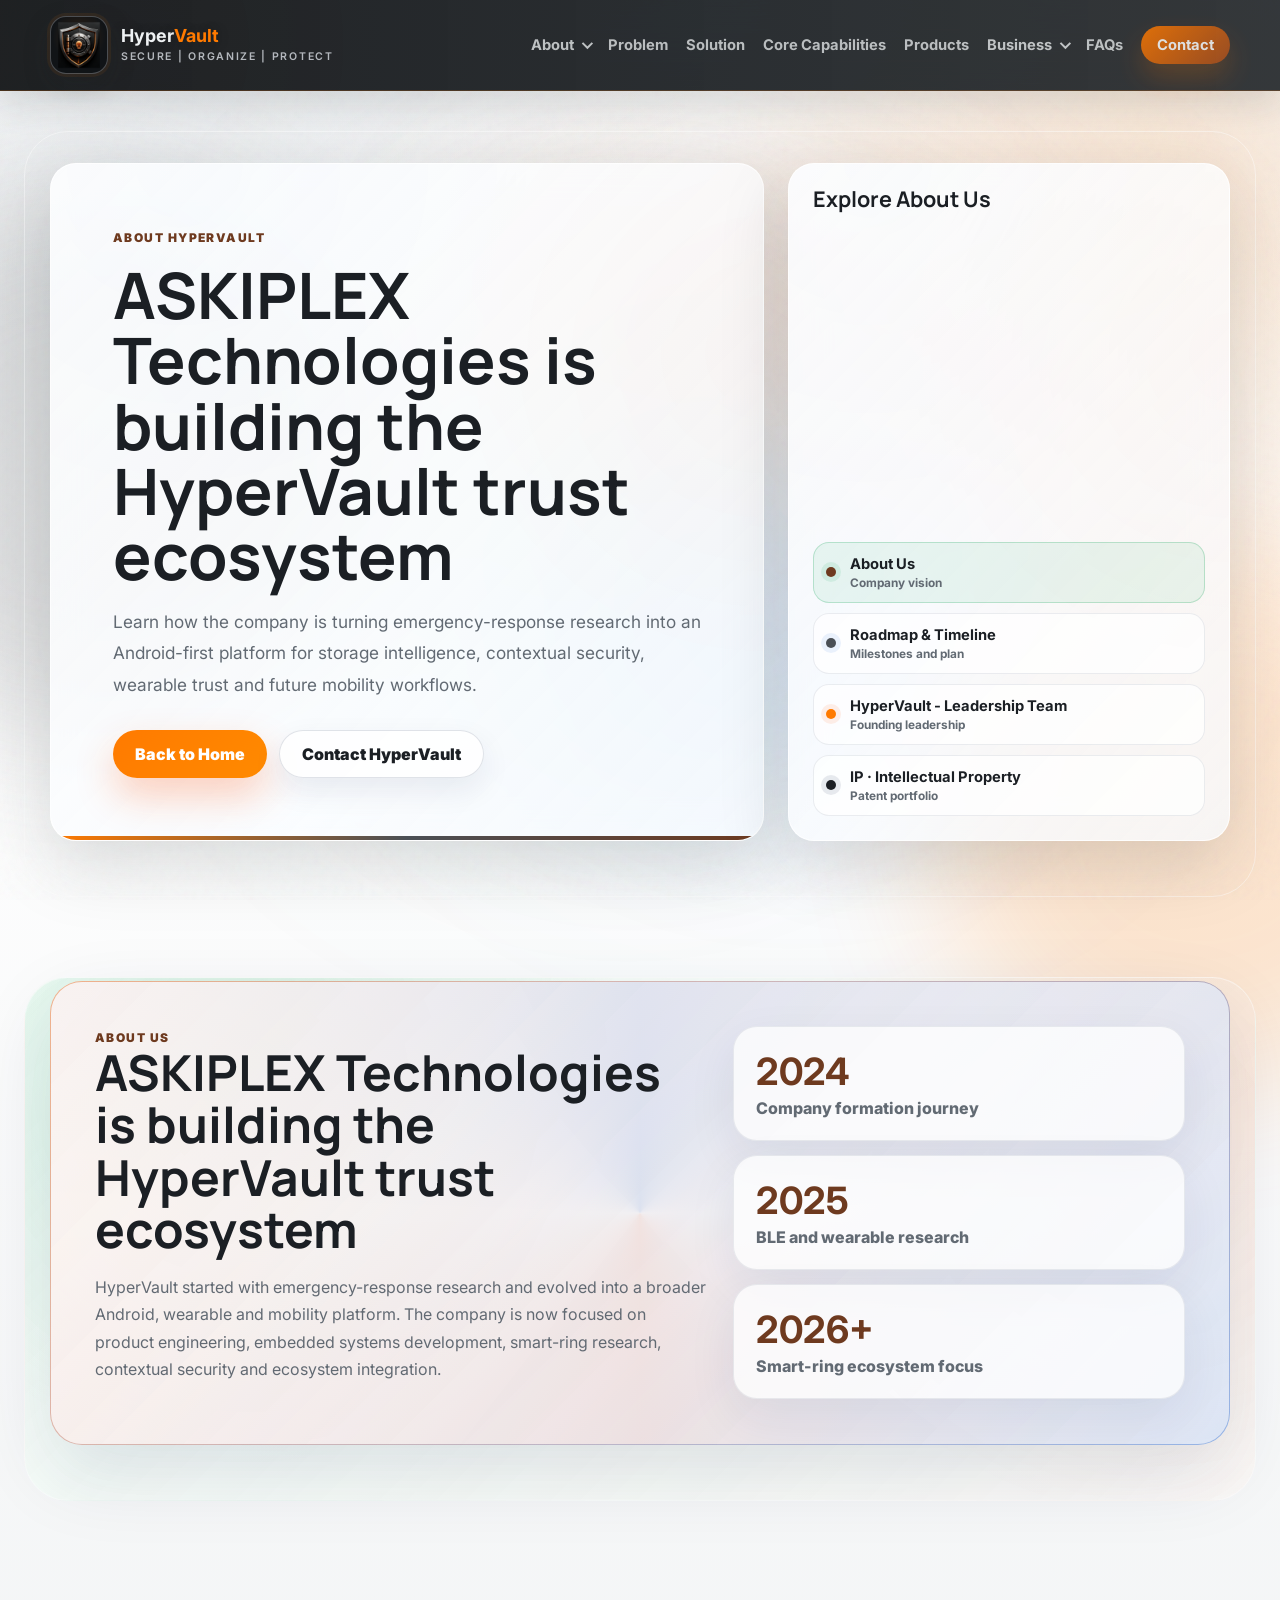
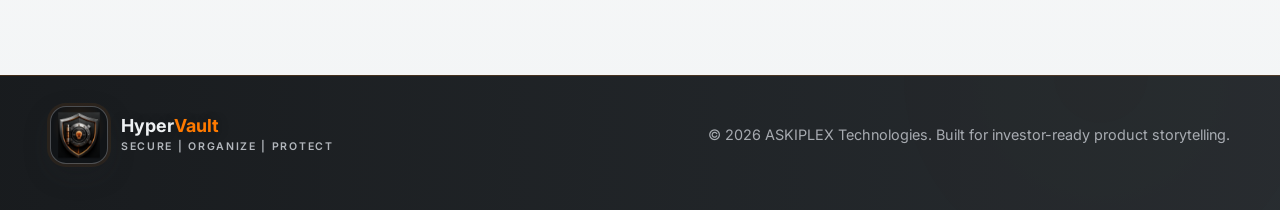
==== commit 2fd835b8: "Updated website logo, fixed Hypervault introduction section and other matched website theme" ====
--- a/about.html
+++ b/about.html
@@ -7,6 +7,7 @@
   <title>About Us | HyperVault</title>
   <link rel="preconnect" href="https://fonts.googleapis.com" />
   <link rel="preconnect" href="https://fonts.gstatic.com" crossorigin>
+  <link rel="icon" type="image/png" href="assets/hypervault-logo-mark.png" />
   <link rel="stylesheet" href="style.css" />
 </head>
 <body>
@@ -20,25 +21,17 @@
   <header class="site-header" id="top">
     <nav class="nav">
       <a href="index.html" class="brand" aria-label="HyperVault home">
-        <span class="brand-mark">H</span>
+        <span class="brand-mark"><img src="assets/hypervault-logo-mark.png" alt="" /></span>
         <span>
-          <strong>HYPERVAULT</strong>
-          <small>Trust. Protect. Connect.</small>
+          <strong><span>Hyper</span><span class="brand-vault">Vault</span></strong>
+          <small>SECURE | ORGANIZE | PROTECT</small>
         </span>
       </a>
       <button class="menu-toggle" aria-label="Open navigation" aria-expanded="false">☰</button>
       <div class="nav-links">
-        <a href="index.html#executive-summary">Executive Summary</a>
-        <a href="index.html#problem">Problem</a>
-        <a href="index.html#solution">Solution</a>
-        <a href="index.html#core-capabilities">Core Capabilities</a>
-        <a href="index.html#platform">Architecture</a>
-        <a href="index.html#products">Products</a>
-        <a href="index.html#business">Business</a>
-        <a href="index.html#video">Video</a>
         <details class="nav-dropdown">
           <summary>
-            <span>About Us</span>
+            <span>About</span>
             <span class="nav-chevron" aria-hidden="true"></span>
           </summary>
           <div class="nav-submenu">
@@ -68,6 +61,32 @@
               <span>
                 <strong>IP · Intellectual Property</strong>
                 <small>Patent portfolio</small>
+              </span>
+            </a>
+          </div>
+        </details>
+        <a href="index.html#problem">Problem</a>
+        <a href="index.html#solution">Solution</a>
+        <a href="core-capabilities.html">Core Capabilities</a>
+        <a href="index.html#products">Products</a>
+        <details class="nav-dropdown">
+          <summary>
+            <span>Business</span>
+            <span class="nav-chevron" aria-hidden="true"></span>
+          </summary>
+          <div class="nav-submenu">
+            <a href="business.html#business-model">
+              <span class="submenu-dot green-dot"></span>
+              <span>
+                <strong>Business Model</strong>
+                <small>Monetization path</small>
+              </span>
+            </a>
+            <a href="business.html#investor">
+              <span class="submenu-dot orange-dot"></span>
+              <span>
+                <strong>Investor Snapshot</strong>
+                <small>Funding and progress</small>
               </span>
             </a>
           </div>
@@ -134,8 +153,8 @@
 
   <footer class="footer">
     <a href="index.html" class="brand">
-      <span class="brand-mark">H</span>
-      <span><strong>HYPERVAULT</strong><small>Trust. Protect. Connect.</small></span>
+      <span class="brand-mark"><img src="assets/hypervault-logo-mark.png" alt="" /></span>
+      <span><strong><span>Hyper</span><span class="brand-vault">Vault</span></strong><small>SECURE | ORGANIZE | PROTECT</small></span>
     </a>
     <p>© 2026 ASKIPLEX Technologies. Built for investor-ready product storytelling.</p>
   </footer>
--- a/style.css
+++ b/style.css
@@ -1,16 +1,17 @@
 @import url('https://fonts.googleapis.com/css2?family=Inter:wght@400;500;600;700;800;900&family=Manrope:wght@500;600;700;800&display=swap');
 
 :root {
-  --navy: #071b47;
-  --blue: #0757d4;
-  --electric: #1f7aff;
-  --orange: #ff5a14;
-  --green: #18a558;
-  --text: #101828;
-  --muted: #5c667a;
-  --line: rgba(7, 27, 71, .12);
-  --glass: rgba(255, 255, 255, .72);
-  --shadow: 0 24px 70px rgba(7, 27, 71, .14);
+  --navy: #1b1f24;
+  --blue: #4a4f55;
+  --electric: #d1d5db;
+  --orange: #ff7a00;
+  --green: #6e3a1f;
+  --copper: #c76525;
+  --text: #1b1f24;
+  --muted: #626a73;
+  --line: rgba(27, 31, 36, .14);
+  --glass: rgba(255, 255, 255, .78);
+  --shadow: 0 24px 70px rgba(27, 31, 36, .15);
   --radius: 28px;
   --display: Manrope, Inter, system-ui, -apple-system, BlinkMacSystemFont, "Segoe UI", sans-serif;
 }
@@ -28,9 +29,9 @@
   font-family: Inter, system-ui, -apple-system, BlinkMacSystemFont, "Segoe UI", sans-serif;
   color: var(--text);
   background:
-    radial-gradient(circle at 20% 0%, rgba(31, 122, 255, .15), transparent 28rem),
-    radial-gradient(circle at 90% 12%, rgba(255, 90, 20, .17), transparent 28rem),
-    linear-gradient(180deg, #f7fbff 0%, #ffffff 34%, #f7faff 100%);
+    radial-gradient(circle at 20% 0%, rgba(209, 213, 219, .34), transparent 28rem),
+    radial-gradient(circle at 90% 12%, rgba(255, 122, 0, .16), transparent 28rem),
+    linear-gradient(180deg, #f4f6f7 0%, #ffffff 34%, #f2f4f5 100%);
   overflow-x: hidden;
 }
 
@@ -106,7 +107,7 @@
 }
 
 .orb-one {
-  background: var(--blue);
+  background: #4a4f55;
   left: -12rem;
   top: 12rem;
 }
@@ -129,8 +130,11 @@
   z-index: 20;
   padding: 16px 24px;
   backdrop-filter: blur(20px);
-  background: rgba(247, 251, 255, .74);
-  border-bottom: 1px solid rgba(7, 27, 71, .08);
+  background:
+    linear-gradient(90deg, rgba(17, 20, 23, .94), rgba(31, 36, 40, .9)),
+    radial-gradient(circle at 8% 50%, rgba(255, 122, 0, .18), transparent 18rem);
+  border-bottom: 1px solid rgba(255, 122, 0, .18);
+  box-shadow: 0 14px 34px rgba(27, 31, 36, .12);
 }
 
 .nav {
@@ -145,42 +149,76 @@
 .brand {
   display: inline-flex;
   align-items: center;
-  gap: 12px;
+  gap: 13px;
+  min-width: max-content;
 }
 
 .brand-mark {
-  width: 44px;
-  height: 44px;
-  display: grid;
-  place-items: center;
-  border-radius: 14px;
-  color: white;
-  font-weight: 900;
+  flex: 0 0 auto;
+  width: 58px;
+  height: 58px;
+  display: block;
+  overflow: hidden;
+  padding: 3px;
+  border: 1px solid rgba(209, 213, 219, .3);
+  border-radius: 16px;
   background:
-    linear-gradient(145deg, rgba(255, 90, 20, 1), rgba(7, 87, 212, 1));
-  box-shadow: 0 10px 28px rgba(7, 87, 212, .25);
+    radial-gradient(circle at 50% 35%, rgba(255,122,0,.14), transparent 58%),
+    #111417;
+  box-shadow:
+    0 10px 26px rgba(27, 31, 36, .26),
+    0 0 0 3px rgba(255, 122, 0, .08);
+}
+
+.brand-mark img {
+  width: 100%;
+  height: 100%;
+  object-fit: contain;
+  object-position: center center;
 }
 
 .brand strong {
   display: block;
-  font-size: 1.05rem;
+  font-size: 1.12rem;
   letter-spacing: 0;
   color: var(--navy);
+  line-height: 1;
+}
+
+.brand-vault {
+  color: var(--copper);
 }
 
 .brand small {
   display: block;
   color: var(--muted);
   font-weight: 600;
-  font-size: .72rem;
-  margin-top: 2px;
+  font-size: .66rem;
+  letter-spacing: .16em;
+  margin-top: 5px;
+}
+
+.site-header .brand strong,
+.footer .brand strong {
+  color: #eef1f3;
+  text-shadow: 0 1px 12px rgba(0, 0, 0, .25);
+}
+
+.site-header .brand-vault,
+.footer .brand-vault {
+  color: var(--orange);
+}
+
+.site-header .brand small,
+.footer .brand small {
+  color: rgba(209, 213, 219, .84);
 }
 
 .nav-links {
   display: flex;
   align-items: center;
   gap: 18px;
-  color: #22304a;
+  color: rgba(238, 241, 243, .88);
   font-weight: 700;
   font-size: .92rem;
 }
@@ -192,7 +230,13 @@
 
 .nav-links a:hover {
   opacity: 1;
-  color: var(--blue);
+  color: var(--orange);
+}
+
+.nav-links > a[aria-current="page"],
+.nav-dropdown summary[aria-current="page"] {
+  color: var(--orange);
+  opacity: 1;
 }
 
 .nav-dropdown {
@@ -203,7 +247,7 @@
   display: inline-flex;
   align-items: center;
   gap: 8px;
-  color: var(--navy);
+  color: rgba(238, 241, 243, .88);
   cursor: pointer;
   list-style: none;
   opacity: .86;
@@ -212,6 +256,11 @@
   transition: color .2s ease, opacity .2s ease;
 }
 
+.nav-dropdown summary[aria-current="page"] {
+  color: var(--orange);
+  opacity: 1;
+}
+
 .nav-dropdown summary::-webkit-details-marker {
   display: none;
 }
@@ -223,7 +272,7 @@
 .nav-dropdown summary:hover,
 .nav-dropdown[open] summary,
 .nav-dropdown summary:focus-visible {
-  color: var(--green);
+  color: var(--orange);
   opacity: 1;
 }
 
@@ -293,6 +342,7 @@
   min-height: 58px;
   padding: 11px 12px;
   border-radius: 13px;
+  color: var(--navy);
   opacity: 1;
   white-space: normal;
   transition: background .18s ease, color .18s ease, transform .18s ease, box-shadow .18s ease;
@@ -318,6 +368,7 @@
 }
 
 .nav-submenu strong {
+  color: var(--navy);
   font-size: .9rem;
   line-height: 1.25;
 }
@@ -371,17 +422,18 @@
   padding: 10px 16px;
   border-radius: 999px;
   color: white !important;
-  background: var(--orange);
-  box-shadow: 0 14px 28px rgba(255, 90, 20, .22);
+  background: linear-gradient(135deg, #ff7a00, #a94f1e);
+  box-shadow: 0 14px 28px rgba(255, 122, 0, .24);
 }
 
 .menu-toggle {
   display: none;
   border: 0;
-  background: white;
+  color: #eef1f3;
+  background: rgba(255, 255, 255, .1);
   border-radius: 12px;
   padding: 10px 13px;
-  box-shadow: 0 8px 24px rgba(7, 27, 71, .1);
+  box-shadow: 0 8px 24px rgba(0, 0, 0, .18);
   font-size: 1.2rem;
 }
 
@@ -544,8 +596,11 @@
     align-items: stretch;
     gap: 8px;
     padding: 14px;
-    background: rgba(255,255,255,.98);
-    border: 1px solid rgba(7,27,71,.1);
+    color: var(--navy);
+    background:
+      linear-gradient(135deg, rgba(255,255,255,.98), rgba(244,246,247,.96)),
+      radial-gradient(circle at 100% 0%, rgba(255,122,0,.12), transparent 16rem);
+    border: 1px solid rgba(27,31,36,.12);
     border-radius: 18px;
     box-shadow: var(--shadow);
   }
@@ -564,7 +619,8 @@
   }
 
   .nav-links a:hover {
-    background: rgba(7,87,212,.07);
+    color: var(--navy);
+    background: rgba(255,122,0,.09);
   }
 
   .nav-dropdown {
@@ -572,6 +628,7 @@
   }
 
   .nav-dropdown summary {
+    color: var(--navy);
     display: flex;
     justify-content: space-between;
     min-height: 44px;
@@ -580,7 +637,8 @@
   }
 
   .nav-dropdown[open] summary {
-    background: rgba(24,165,88,.08);
+    color: var(--navy);
+    background: rgba(110,58,31,.08);
   }
 
   .nav-submenu {
@@ -591,7 +649,7 @@
     border-radius: 14px;
     box-shadow: none;
     background:
-      linear-gradient(135deg, rgba(7,87,212,.05), rgba(24,165,88,.05)),
+      linear-gradient(135deg, rgba(74,79,85,.06), rgba(255,122,0,.06)),
       rgba(255,255,255,.9);
   }
 
@@ -629,9 +687,9 @@
 .hero {
   min-height: 80vh;
   display: grid;
-  grid-template-columns: minmax(420px, .92fr) minmax(560px, 1.08fr);
+  grid-template-columns: minmax(300px, .66fr) minmax(720px, 1.44fr);
   align-items: start;
-  gap: clamp(22px, 3vw, 34px);
+  gap: clamp(18px, 2.5vw, 28px);
   padding-top: 56px;
 }
 
@@ -708,7 +766,7 @@
 
 .hero-copy > p {
   font-size: 1.04rem;
-  max-width: 100%;
+  max-width: 460px;
 }
 
 .hero-copy {
@@ -716,6 +774,7 @@
   display: flex;
   flex-direction: column;
   gap: 18px;
+  max-width: 470px;
 }
 
 .hero-tech-banner {
@@ -768,7 +827,7 @@
   z-index: 1;
   max-width: 100%;
   margin: 18px 0 0;
-  font-size: clamp(2.35rem, 3.55vw, 4rem);
+  font-size: clamp(2.1rem, 3vw, 3.35rem);
   line-height: 1.04;
 }
 
@@ -854,27 +913,6 @@
   font-size: .82rem;
   font-weight: 700;
   margin-top: 4px;
-}
-
-.hero-feature-list {
-  display: flex;
-  flex-wrap: wrap;
-  gap: 10px;
-  max-width: 100%;
-}
-
-.hero-feature-list span {
-  display: inline-flex;
-  align-items: center;
-  min-height: 34px;
-  padding: 7px 11px;
-  border: 1px solid rgba(7, 87, 212, .11);
-  border-radius: 999px;
-  color: var(--navy);
-  background: rgba(255,255,255,.7);
-  box-shadow: 0 10px 28px rgba(7,27,71,.06);
-  font-size: .78rem;
-  font-weight: 850;
 }
 
 .hero-visual {
@@ -990,6 +1028,112 @@
   background: rgba(7,87,212,.08);
 }
 
+.hero-capability-marquee {
+  position: relative;
+  overflow: hidden;
+  margin-top: 12px;
+  padding: 2px 0;
+  border-radius: 18px;
+  background:
+    linear-gradient(90deg, rgba(255,255,255,.72), rgba(246,250,255,.52)),
+    radial-gradient(circle at 14% 50%, rgba(7,87,212,.11), transparent 12rem);
+  -webkit-mask-image: linear-gradient(90deg, transparent, #000 9%, #000 91%, transparent);
+  mask-image: linear-gradient(90deg, transparent, #000 9%, #000 91%, transparent);
+}
+
+.capability-track {
+  display: flex;
+  width: max-content;
+  gap: 10px;
+  padding: 8px 10px;
+  animation: capabilityMarquee 28s linear infinite;
+}
+
+.hero-capability-marquee:hover .capability-track {
+  animation-play-state: paused;
+}
+
+.capability-card {
+  position: relative;
+  display: inline-flex;
+  align-items: center;
+  gap: 6px;
+  min-height: 48px;
+  min-width: max-content;
+  padding: 10px 15px 10px 36px;
+  border: 1px solid rgba(7, 27, 71, .09);
+  border-radius: 16px;
+  color: var(--navy);
+  background: rgba(255,255,255,.84);
+  box-shadow: 0 14px 34px rgba(7,27,71,.08);
+  font-size: .86rem;
+  font-weight: 800;
+  white-space: nowrap;
+}
+
+.capability-card::before {
+  content: "";
+  position: absolute;
+  left: 14px;
+  width: 10px;
+  height: 10px;
+  border-radius: 999px;
+  background: var(--blue);
+  box-shadow: 0 0 0 6px rgba(7,87,212,.08);
+}
+
+.capability-card strong {
+  color: var(--blue);
+  font-weight: 950;
+}
+
+.security-aware::before,
+.wearable-aware::before {
+  background: var(--green);
+  box-shadow: 0 0 0 6px rgba(24,165,88,.1);
+}
+
+.security-aware strong,
+.wearable-aware strong {
+  color: var(--green);
+}
+
+.duplicate-aware::before {
+  background: var(--orange);
+  box-shadow: 0 0 0 6px rgba(255,90,20,.1);
+}
+
+.duplicate-aware strong {
+  color: var(--orange);
+}
+
+.transfer-aware::before {
+  background: var(--navy);
+  box-shadow: 0 0 0 6px rgba(7,27,71,.08);
+}
+
+.transfer-aware strong {
+  color: var(--navy);
+}
+
+@keyframes capabilityMarquee {
+  from {
+    transform: translateX(0);
+  }
+
+  to {
+    transform: translateX(calc(-50% - 5px));
+  }
+}
+
+@media (prefers-reduced-motion: reduce) {
+  .capability-track {
+    width: auto;
+    flex-wrap: wrap;
+    animation: none;
+  }
+}
+
 .hero-video-frame:fullscreen {
   padding: 24px;
   border-radius: 0;
@@ -1003,7 +1147,7 @@
 
 .hero-carousel {
   overflow: hidden;
-  width: min(100%, 820px);
+  width: 100%;
   justify-self: end;
   padding: 10px;
   border-radius: 32px;
@@ -1018,10 +1162,10 @@
 .hero-carousel-header {
   display: flex;
   align-items: center;
-  justify-content: space-between;
+  justify-content: flex-start;
   gap: 14px;
-  min-height: 48px;
-  padding: 2px 6px 12px 14px;
+  min-height: 42px;
+  padding: 2px 6px 10px 14px;
 }
 
 .hero-carousel-header > span {
@@ -1045,6 +1189,7 @@
 }
 
 .hero-carousel-track {
+  position: relative;
   min-height: auto;
   aspect-ratio: 16 / 9;
   border-radius: 24px;
@@ -1056,6 +1201,7 @@
 
 .hero-carousel .slide {
   align-content: stretch;
+  cursor: zoom-in;
 }
 
 .hero-carousel .slide img {
@@ -1064,8 +1210,48 @@
   max-height: none;
   padding: 0;
   object-fit: contain;
+  object-position: center center;
   border-radius: 0;
   background: transparent;
+}
+
+.hero-slider-arrow {
+  position: absolute;
+  top: 50%;
+  z-index: 4;
+  width: 48px;
+  height: 48px;
+  display: grid;
+  place-items: center;
+  border: 1px solid rgba(255,255,255,.72);
+  border-radius: 999px;
+  color: white;
+  background:
+    linear-gradient(135deg, rgba(27,31,36,.9), rgba(74,79,85,.82)),
+    radial-gradient(circle at 50% 0%, rgba(255,122,0,.28), transparent 70%);
+  box-shadow: 0 16px 34px rgba(27,31,36,.24);
+  cursor: pointer;
+  font-size: 2rem;
+  line-height: 1;
+  transform: translateY(-50%);
+  transition: transform .18s ease, background .18s ease, box-shadow .18s ease;
+}
+
+.hero-slider-arrow:hover,
+.hero-slider-arrow:focus-visible {
+  background:
+    linear-gradient(135deg, rgba(255,122,0,.96), rgba(110,58,31,.92)),
+    rgba(27,31,36,.9);
+  box-shadow: 0 18px 38px rgba(255,122,0,.26);
+  transform: translateY(-50%) scale(1.06);
+}
+
+.hero-slider-prev {
+  left: 16px;
+}
+
+.hero-slider-next {
+  right: 16px;
 }
 
 .hero-slide-caption {
@@ -1144,25 +1330,436 @@
   to { transform: translateY(-12px); }
 }
 
-.logo-strip {
+.pillar-showcase {
   width: min(1180px, calc(100vw - 32px));
-  margin: 0 auto 28px;
-  display: flex;
-  flex-wrap: wrap;
+  margin: 0 auto 34px;
+  padding: 26px;
+  border: 1px solid rgba(7, 87, 212, .12);
+  border-radius: 34px;
+  background:
+    radial-gradient(circle at 10% 0%, rgba(255, 90, 20, .14), transparent 22rem),
+    radial-gradient(circle at 94% 20%, rgba(31, 122, 255, .16), transparent 20rem),
+    linear-gradient(145deg, rgba(255,255,255,.88), rgba(241,247,255,.82));
+  box-shadow: 0 22px 64px rgba(7,27,71,.11);
+  overflow: hidden;
+}
+
+.pillar-showcase-head {
+  max-width: 780px;
+  margin: 0 auto 22px;
+  text-align: center;
+}
+
+.pillar-showcase-head h2 {
+  margin: 8px 0 10px;
+  color: var(--navy);
+  font-size: 2.05rem;
+  line-height: 1.08;
+}
+
+.pillar-showcase-head p {
+  margin: 0;
+  color: var(--muted);
+  font-weight: 700;
+  line-height: 1.65;
+}
+
+.pillar-subheadline {
+  font-size: 1.08rem;
+}
+
+.pillar-visual-panel {
+  position: relative;
+  margin: 0 0 22px;
+  padding: 10px;
+  border-radius: 30px;
+  background:
+    linear-gradient(145deg, rgba(255,255,255,.9), rgba(235,244,255,.78)) padding-box,
+    linear-gradient(135deg, rgba(255,90,20,.62), rgba(7,87,212,.58), rgba(24,165,88,.48)) border-box;
+  border: 1px solid transparent;
+  box-shadow: 0 28px 80px rgba(7,27,71,.16);
+  overflow: hidden;
+  transition: transform .24s ease, box-shadow .24s ease;
+}
+
+.pillar-visual-panel:hover {
+  transform: translateY(-4px);
+  box-shadow: 0 34px 96px rgba(7,27,71,.2);
+}
+
+.pillar-visual-panel img {
+  display: block;
+  width: 100%;
+  height: auto;
+  border-radius: 22px;
+  cursor: zoom-in;
+}
+
+.pillar-banner-slider {
+  position: relative;
+  min-height: 228px;
+  margin: 0 0 20px;
+  border-radius: 28px;
+  background: linear-gradient(135deg, rgba(7,27,71,.96), rgba(7,87,212,.86));
+  box-shadow: inset 0 1px 0 rgba(255,255,255,.24), 0 22px 60px rgba(7,27,71,.18);
+  overflow: hidden;
+}
+
+.pillar-banner-slider::before {
+  content: "";
+  position: absolute;
+  inset: 0;
+  z-index: 2;
+  background:
+    linear-gradient(90deg, rgba(255,255,255,.12) 1px, transparent 1px),
+    linear-gradient(0deg, rgba(255,255,255,.08) 1px, transparent 1px);
+  background-size: 54px 54px;
+  mask-image: linear-gradient(90deg, transparent, #000 18%, #000 82%, transparent);
+  -webkit-mask-image: linear-gradient(90deg, transparent, #000 18%, #000 82%, transparent);
+  opacity: .42;
+  pointer-events: none;
+}
+
+.pillar-slide {
+  position: absolute;
+  inset: 0;
+  z-index: 1;
+  display: grid;
+  align-content: center;
+  gap: 10px;
+  padding: 34px min(7vw, 70px);
+  color: white;
+  opacity: 0;
+  transform: translateX(42px) scale(.98);
+  animation: pillarBannerShow 25s infinite;
+}
+
+.pillar-slide::after {
+  content: "";
+  position: absolute;
+  right: -70px;
+  top: 50%;
+  width: 220px;
+  height: 220px;
+  border-radius: 50%;
+  transform: translateY(-50%);
+  background: rgba(255,255,255,.13);
+  box-shadow: 0 0 0 36px rgba(255,255,255,.06);
+}
+
+.pillar-slide span {
+  width: max-content;
+  padding: 8px 12px;
+  border-radius: 999px;
+  background: rgba(255,255,255,.16);
+  color: rgba(255,255,255,.92);
+  font-weight: 900;
+}
+
+.pillar-slide h3 {
+  max-width: 720px;
+  margin: 0;
+  color: white;
+  font-size: 2rem;
+  line-height: 1.08;
+}
+
+.pillar-slide p {
+  max-width: 690px;
+  margin: 0;
+  color: rgba(255,255,255,.82);
+  font-weight: 700;
+  line-height: 1.6;
+}
+
+.dedupe-slide { animation-delay: 5s; }
+.security-slide { animation-delay: 10s; }
+.mobility-slide { animation-delay: 15s; }
+.wearable-slide { animation-delay: 20s; }
+
+.category-slide { background: linear-gradient(135deg, rgba(7,87,212,.96), rgba(24,165,88,.82)); }
+.dedupe-slide { background: linear-gradient(135deg, rgba(255,90,20,.94), rgba(255,176,0,.82)); }
+.security-slide { background: linear-gradient(135deg, rgba(7,27,71,.96), rgba(31,122,255,.82)); }
+.mobility-slide { background: linear-gradient(135deg, rgba(24,165,88,.96), rgba(7,87,212,.78)); }
+.wearable-slide { background: linear-gradient(135deg, rgba(102,64,255,.92), rgba(7,27,71,.9)); }
+
+@keyframes pillarBannerShow {
+  0%, 18% { opacity: 1; transform: translateX(0) scale(1); }
+  22%, 100% { opacity: 0; transform: translateX(-34px) scale(.99); }
+}
+
+@media (prefers-reduced-motion: reduce) {
+  .pillar-slide {
+    animation: none;
+    opacity: 0;
+    transform: none;
+  }
+
+  .pillar-slide:first-child {
+    opacity: 1;
+  }
+}
+
+.pillar-card-grid {
+  display: grid;
+  grid-template-columns: repeat(5, minmax(0, 1fr));
+  gap: 14px;
+}
+
+.pillar-card {
+  position: relative;
+  min-height: 214px;
+  padding: 20px;
+  border: 1px solid rgba(7,27,71,.1);
+  border-radius: 24px;
+  background: rgba(255,255,255,.78);
+  box-shadow: 0 16px 40px rgba(7,27,71,.08);
+  overflow: hidden;
+  transition: transform .22s ease, box-shadow .22s ease, border-color .22s ease;
+}
+
+.pillar-card::before {
+  content: "";
+  position: absolute;
+  inset: 0 0 auto;
+  height: 5px;
+  background: linear-gradient(90deg, var(--blue), var(--green));
+}
+
+.pillar-card::after {
+  content: "";
+  position: absolute;
+  right: -30px;
+  bottom: -34px;
+  width: 120px;
+  height: 120px;
+  border-radius: 50%;
+  background: rgba(7,87,212,.08);
+  transition: transform .22s ease, opacity .22s ease;
+}
+
+.pillar-card:hover {
+  transform: translateY(-8px);
+  border-color: rgba(7,87,212,.22);
+  box-shadow: 0 26px 70px rgba(7,27,71,.15);
+}
+
+.pillar-card:hover::after {
+  opacity: .9;
+  transform: scale(1.18);
+}
+
+.pillar-card span {
+  display: inline-flex;
+  align-items: center;
   justify-content: center;
+  width: 38px;
+  height: 38px;
+  margin-bottom: 16px;
+  border-radius: 14px;
+  color: white;
+  background: var(--blue);
+  font-size: .84rem;
+  font-weight: 900;
+}
+
+.pillar-card h3 {
+  position: relative;
+  margin: 0 0 10px;
+  color: var(--navy);
+  font-size: 1.04rem;
+  line-height: 1.22;
+  z-index: 1;
+}
+
+.pillar-card p {
+  position: relative;
+  margin: 0;
+  color: var(--muted);
+  font-size: .9rem;
+  font-weight: 700;
+  line-height: 1.55;
+  z-index: 1;
+}
+
+.dedupe-card::before { background: linear-gradient(90deg, var(--orange), #ffb000); }
+.security-card::before { background: linear-gradient(90deg, var(--navy), var(--blue)); }
+.mobility-card::before { background: linear-gradient(90deg, var(--green), var(--blue)); }
+.wearable-card::before { background: linear-gradient(90deg, #6640ff, var(--navy)); }
+.dedupe-card span { background: var(--orange); }
+.security-card span { background: var(--navy); }
+.mobility-card span { background: var(--green); }
+.wearable-card span { background: #6640ff; }
+
+.adoption-section {
+  position: relative;
+}
+
+.adoption-section::before {
+  background:
+    radial-gradient(circle at 14% 10%, rgba(255, 90, 20, .18), transparent 24rem),
+    radial-gradient(circle at 88% 76%, rgba(24, 165, 88, .16), transparent 24rem),
+    linear-gradient(135deg, rgba(255, 248, 242, .76), rgba(239, 247, 255, .74));
+}
+
+.adoption-section .section-heading {
+  margin-bottom: 24px;
+}
+
+.adoption-grid {
+  display: grid;
+  grid-template-columns: repeat(3, minmax(0, 1fr));
   gap: 12px;
-  padding: 18px;
-  border: 1px solid rgba(7, 87, 212, .12);
-  background: rgba(255,255,255,.68);
+}
+
+.adoption-card {
+  position: relative;
+  display: grid;
+  grid-template-columns: 36px minmax(0, 1fr);
+  grid-template-areas:
+    "number want"
+    "divider deliver";
+  gap: 8px 12px;
+  align-items: start;
+  min-height: 132px;
+  padding: 15px 16px 16px;
+  border: 1px solid rgba(27,31,36,.1);
+  border-radius: 18px;
+  background:
+    linear-gradient(145deg, rgba(255,255,255,.95), rgba(244,246,247,.84)) padding-box,
+    linear-gradient(135deg, rgba(255,122,0,.45), rgba(74,79,85,.2), rgba(110,58,31,.24)) border-box;
+  box-shadow: 0 14px 34px rgba(27,31,36,.08);
+  overflow: hidden;
+  transition: transform .24s ease, box-shadow .24s ease, border-color .24s ease;
+}
+
+.adoption-card::before {
+  content: "";
+  position: absolute;
+  inset: 0 auto 0 0;
+  width: 4px;
+  background: linear-gradient(180deg, var(--orange), var(--copper), var(--blue));
+  opacity: .92;
+}
+
+.adoption-card::after {
+  content: "";
+  position: absolute;
+  inset: 0;
+  background:
+    linear-gradient(115deg, transparent 0 34%, rgba(255,255,255,.7) 45%, transparent 57%),
+    radial-gradient(circle at 100% 0%, rgba(255,122,0,.12), transparent 42%);
+  opacity: 0;
+  transform: translateX(-35%);
+  transition: transform .24s ease, opacity .24s ease;
+  pointer-events: none;
+}
+
+.adoption-card:hover {
+  transform: translateY(-5px);
+  border-color: rgba(255,122,0,.28);
+  box-shadow: 0 24px 58px rgba(27,31,36,.14);
+}
+
+.adoption-card:hover::after {
+  opacity: .68;
+  transform: translateX(34%);
+}
+
+.adoption-number {
+  position: relative;
+  grid-area: number;
+  width: 36px;
+  height: 36px;
+  display: grid;
+  place-items: center;
+  border-radius: 12px;
+  color: white;
+  background:
+    linear-gradient(145deg, rgba(27,31,36,.94), rgba(74,79,85,.9)),
+    radial-gradient(circle at 50% 0%, rgba(255,122,0,.35), transparent 70%);
+  box-shadow: 0 10px 22px rgba(27,31,36,.14);
+  font-family: var(--display);
+  font-size: .88rem;
+  font-weight: 900;
+  line-height: 1;
+  z-index: 1;
+}
+
+.adoption-card > div:first-of-type {
+  grid-area: want;
+}
+
+.adoption-card > div:last-of-type {
+  grid-area: deliver;
+}
+
+.adoption-card small {
+  display: inline-flex;
+  width: max-content;
+  max-width: 100%;
+  margin-bottom: 5px;
+  padding: 4px 8px;
   border-radius: 999px;
-  box-shadow: 0 12px 34px rgba(7,27,71,.07);
-}
-
-.logo-strip span {
+  color: var(--copper);
+  background: rgba(255,122,0,.09);
+  font-size: .62rem;
+  font-weight: 900;
+  text-transform: uppercase;
+  letter-spacing: .04em;
+}
+
+.adoption-card h3 {
+  position: relative;
+  margin: 0;
   color: var(--navy);
+  font-size: .98rem;
+  line-height: 1.18;
+  z-index: 1;
+}
+
+.adoption-card p {
+  position: relative;
+  margin: 0;
+  color: rgba(27, 31, 36, .72);
   font-size: .86rem;
-  font-weight: 900;
-  padding: 8px 12px;
+  font-weight: 750;
+  line-height: 1.42;
+  z-index: 1;
+}
+
+.adoption-divider {
+  position: relative;
+  grid-area: divider;
+  width: 36px;
+  height: 100%;
+  min-height: 38px;
+  z-index: 1;
+}
+
+.adoption-divider::before {
+  content: "";
+  position: absolute;
+  top: 6px;
+  bottom: 6px;
+  left: 50%;
+  width: 2px;
+  border-radius: 999px;
+  background: linear-gradient(180deg, rgba(255,122,0,.78), rgba(27,31,36,.14));
+  transform: translateX(-50%);
+}
+
+.adoption-divider::after {
+  content: "";
+  position: absolute;
+  top: 50%;
+  left: 50%;
+  width: 9px;
+  height: 9px;
+  border-radius: 999px;
+  background: var(--orange);
+  box-shadow: 0 0 0 5px rgba(255,122,0,.12);
+  transform: translate(-50%, -50%);
 }
 
 .section-heading {
@@ -2454,6 +3051,10 @@
   font-weight: 700;
 }
 
+.contact-newsletter + .contact-meta {
+  margin-top: 24px;
+}
+
 .contact-meta span {
   padding: 10px 14px;
   border-radius: 999px;
@@ -2463,19 +3064,24 @@
 .footer {
   position: relative;
   z-index: 1;
-  width: min(1180px, calc(100vw - 32px));
-  margin: auto;
-  padding: 30px 0 46px;
+  width: 100%;
+  margin: 54px 0 0;
+  padding: 30px max(16px, calc((100vw - 1180px) / 2)) 46px;
   display: flex;
   justify-content: space-between;
   align-items: center;
   gap: 24px;
-  border-top: 1px solid rgba(7,27,71,.1);
+  color: rgba(209, 213, 219, .82);
+  background:
+    linear-gradient(90deg, rgba(17, 20, 23, .97), rgba(31, 36, 40, .96)),
+    radial-gradient(circle at 86% 0%, rgba(255, 122, 0, .18), transparent 18rem);
+  border-top: 1px solid rgba(255, 122, 0, .18);
 }
 
 .footer p {
   margin: 0;
   font-size: .9rem;
+  color: rgba(209, 213, 219, .76);
 }
 
 .reveal {
@@ -2514,7 +3120,7 @@
   }
 
   .hero-carousel {
-    width: min(100%, 860px);
+    width: min(100%, 960px);
     justify-self: center;
   }
 
@@ -2528,6 +3134,8 @@
   }
 
   .pillar-grid,
+  .pillar-card-grid,
+  .adoption-grid,
   .product-grid,
   .investor-grid,
   .ip-visual-grid,
@@ -2546,7 +3154,7 @@
   }
 
   .hero-visual {
-    max-width: 760px;
+    max-width: 960px;
     margin: 0 auto;
   }
 }
@@ -2558,12 +3166,13 @@
 
   .brand {
     min-width: 0;
+    gap: 10px;
   }
 
   .brand-mark {
-    width: 40px;
-    height: 40px;
-    border-radius: 12px;
+    width: 48px;
+    height: 48px;
+    border-radius: 13px;
   }
 
   .brand strong {
@@ -2630,6 +3239,11 @@
     font-size: clamp(2.25rem, 11vw, 3.3rem);
   }
 
+  .hero-copy,
+  .hero-copy > p {
+    max-width: 100%;
+  }
+
   .hero-tech-banner {
     padding: 20px 18px;
     border-radius: 22px;
@@ -2669,6 +3283,20 @@
     min-height: auto;
     aspect-ratio: 1693 / 929;
     border-radius: 18px;
+  }
+
+  .hero-slider-arrow {
+    width: 38px;
+    height: 38px;
+    font-size: 1.55rem;
+  }
+
+  .hero-slider-prev {
+    left: 9px;
+  }
+
+  .hero-slider-next {
+    right: 9px;
   }
 
   .hero-video-frame {
@@ -2693,6 +3321,23 @@
     min-width: 0;
   }
 
+  .capability-track {
+    gap: 8px;
+    padding: 7px 8px;
+  }
+
+  .capability-card {
+    min-height: 44px;
+    padding: 9px 13px 9px 32px;
+    font-size: .78rem;
+  }
+
+  .capability-card::before {
+    left: 12px;
+    width: 8px;
+    height: 8px;
+  }
+
   .hero-slide-caption span {
     display: none;
   }
@@ -2710,6 +3355,7 @@
 
   .hero-metrics,
   .pillar-grid,
+  .adoption-grid,
   .product-grid,
   .investor-grid,
   .target-layout,
@@ -2799,9 +3445,101 @@
     order: -1;
   }
 
-  .logo-strip {
+  .pillar-showcase {
+    padding: 18px;
     border-radius: 26px;
-    justify-content: flex-start;
+  }
+
+  .pillar-showcase-head h2 {
+    font-size: 1.8rem;
+  }
+
+  .pillar-banner-slider {
+    min-height: 320px;
+    border-radius: 22px;
+  }
+
+  .pillar-slide {
+    padding: 26px 22px;
+  }
+
+  .pillar-slide h3 {
+    font-size: 1.48rem;
+  }
+
+  .pillar-card-grid {
+    grid-template-columns: 1fr;
+  }
+
+  .adoption-card {
+    grid-template-columns: 1fr;
+    gap: 14px;
+    min-height: 0;
+    padding: 22px;
+  }
+
+  .adoption-divider {
+    width: 100%;
+    height: 3px;
+    border-radius: 999px;
+  }
+
+  .adoption-divider::before {
+    top: 50%;
+    left: auto;
+    right: 14px;
+    width: 10px;
+    height: 10px;
+    transform: translateY(-50%) rotate(45deg);
+  }
+
+  .adoption-number {
+    font-size: 2.15rem;
+  }
+
+  .adoption-card {
+    grid-template-columns: 34px minmax(0, 1fr);
+    grid-template-areas:
+      "number want"
+      "divider deliver";
+    gap: 8px 11px;
+    min-height: 0;
+    padding: 14px 15px 15px;
+  }
+
+  .adoption-number {
+    width: 34px;
+    height: 34px;
+    font-size: .82rem;
+  }
+
+  .adoption-divider {
+    width: 34px;
+    height: 100%;
+    min-height: 34px;
+    border-radius: 0;
+    background: transparent;
+    box-shadow: none;
+  }
+
+  .adoption-divider::before {
+    top: 6px;
+    bottom: 6px;
+    left: 50%;
+    right: auto;
+    width: 2px;
+    height: auto;
+    border: 0;
+    background: linear-gradient(180deg, rgba(255,122,0,.78), rgba(27,31,36,.14));
+    transform: translateX(-50%);
+  }
+
+  .adoption-divider::after {
+    display: block;
+  }
+
+  .pillar-card {
+    min-height: 0;
   }
 
   .float-card {
@@ -3057,7 +3795,7 @@
 
 
 
-/* ===== Requested Enhancements: section color distinction, progress bar, video, forms, popup, back-to-top ===== */
+/* ===== Requested Enhancements: section color distinction, progress bar, video, forms, back-to-top ===== */
 .scroll-progress {
   position: fixed;
   top: 0;
@@ -3301,32 +4039,12 @@
   color: rgba(255,255,255,.72);
 }
 
-.newsletter-modal {
-  position: fixed;
-  inset: 0;
-  z-index: 1050;
-  display: grid;
-  place-items: center;
-  padding: 20px;
-  background:
-    radial-gradient(circle at 20% 16%, rgba(255, 90, 20, .26), transparent 22rem),
-    radial-gradient(circle at 82% 76%, rgba(31, 122, 255, .28), transparent 24rem),
-    rgba(7, 27, 71, .62);
-  backdrop-filter: blur(16px);
-  opacity: 0;
-  pointer-events: none;
-  transition: opacity .28s ease;
-}
-
-.newsletter-modal.open {
-  opacity: 1;
-  pointer-events: auto;
-}
-
 .newsletter-card {
   position: relative;
-  width: min(620px, 100%);
+  width: min(760px, 100%);
+  margin: 28px auto 0;
   padding: clamp(28px, 5vw, 44px);
+  text-align: left;
   border-radius: 30px;
   background:
     radial-gradient(circle at 15% 0%, rgba(255,90,20,.2), transparent 18rem),
@@ -3335,8 +4053,6 @@
   border: 1px solid rgba(255,255,255,.84);
   box-shadow: 0 34px 100px rgba(7,27,71,.32);
   overflow: hidden;
-  transform: translateY(18px) scale(.98);
-  transition: transform .28s ease;
 }
 
 .newsletter-card::before {
@@ -3348,11 +4064,8 @@
   pointer-events: none;
 }
 
-.newsletter-modal.open .newsletter-card {
-  transform: translateY(0) scale(1);
-}
-
 .newsletter-card h2 {
+  color: var(--navy);
   font-size: 2.35rem;
   margin-top: 12px;
   margin-bottom: 12px;
@@ -3360,27 +4073,8 @@
 
 .newsletter-card p {
   max-width: 520px;
+  color: var(--muted);
   margin-bottom: 0;
-}
-
-.newsletter-close {
-  position: absolute;
-  right: 18px;
-  top: 18px;
-  width: 42px;
-  height: 42px;
-  border: 0;
-  border-radius: 50%;
-  color: var(--navy);
-  background: rgba(7,27,71,.08);
-  font-size: 1.6rem;
-  cursor: pointer;
-  transition: transform .2s ease, background .2s ease;
-}
-
-.newsletter-close:hover {
-  background: rgba(7,27,71,.14);
-  transform: scale(1.06);
 }
 
 .newsletter-badge {
@@ -3497,12 +4191,8 @@
   .newsletter-form input {
     font-size: 16px;
   }
-  .newsletter-modal {
-    align-items: start;
-    overflow-y: auto;
-  }
   .newsletter-card {
-    margin: 16px 0;
+    margin-top: 22px;
     padding: 26px;
     max-height: none;
   }
@@ -3850,8 +4540,7 @@
   margin-right: auto;
 }
 
-.nav-links > a[href="#executive-summary"],
-.nav-dropdown summary {
+.nav-links > a[href="#executive-summary"] {
   color: var(--navy);
 }
 
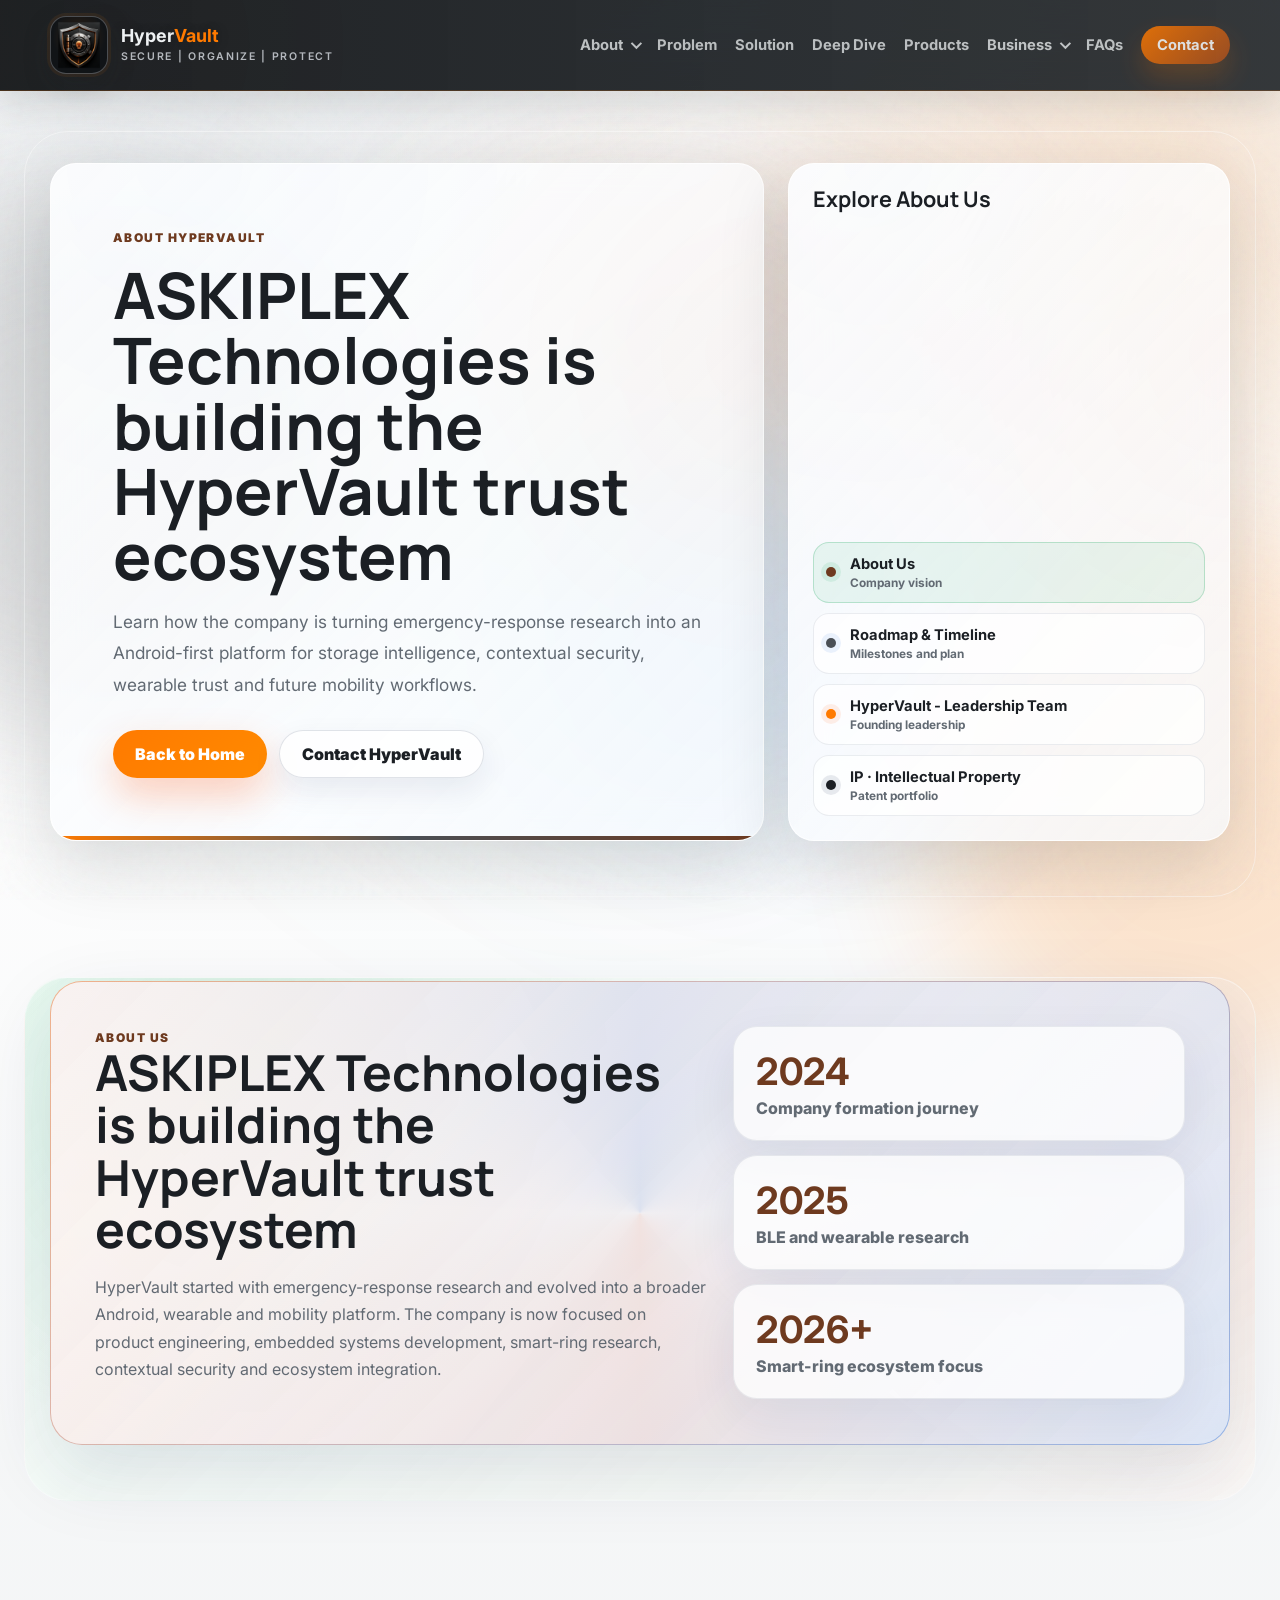
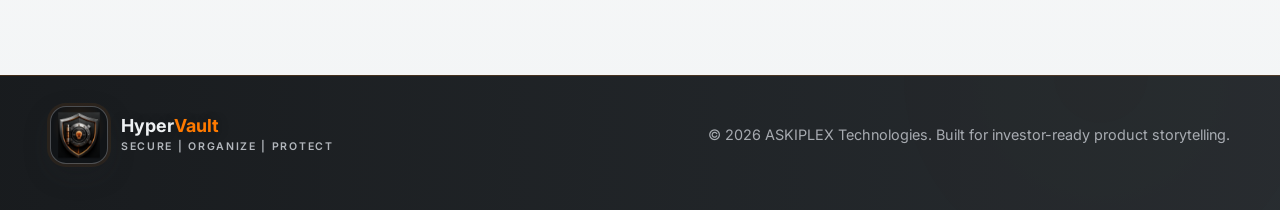
==== commit 8e21a889: "added new page deep dive and other fixes in pages based on hypervault pillars" ====
--- a/about.html
+++ b/about.html
@@ -67,7 +67,7 @@
         </details>
         <a href="index.html#problem">Problem</a>
         <a href="index.html#solution">Solution</a>
-        <a href="core-capabilities.html">Core Capabilities</a>
+        <a href="deep-dive.html">Deep Dive</a>
         <a href="index.html#products">Products</a>
         <details class="nav-dropdown">
           <summary>
--- a/style.css
+++ b/style.css
@@ -1368,6 +1368,10 @@
   font-size: 1.08rem;
 }
 
+.pillar-cta {
+  margin-top: 18px;
+}
+
 .pillar-visual-panel {
   position: relative;
   margin: 0 0 22px;
@@ -1586,10 +1590,144 @@
 .security-card::before { background: linear-gradient(90deg, var(--navy), var(--blue)); }
 .mobility-card::before { background: linear-gradient(90deg, var(--green), var(--blue)); }
 .wearable-card::before { background: linear-gradient(90deg, #6640ff, var(--navy)); }
+.category-card span { background: var(--blue); }
 .dedupe-card span { background: var(--orange); }
 .security-card span { background: var(--navy); }
 .mobility-card span { background: var(--green); }
 .wearable-card span { background: #6640ff; }
+
+.deep-dive-pillars {
+  position: relative;
+}
+
+.deep-pillar-layout {
+  display: grid;
+  grid-template-columns: minmax(0, 1.02fr) minmax(360px, .98fr);
+  gap: 24px;
+  align-items: stretch;
+}
+
+.deep-pillar-visual {
+  margin: 0;
+  min-height: 100%;
+  padding: 14px;
+  border-radius: 30px;
+  background:
+    linear-gradient(145deg, rgba(255,255,255,.92), rgba(244,246,247,.82)) padding-box,
+    linear-gradient(135deg, rgba(255,122,0,.58), rgba(74,79,85,.46), rgba(110,58,31,.38)) border-box;
+  border: 1px solid transparent;
+  box-shadow: 0 28px 78px rgba(27,31,36,.14);
+  overflow: hidden;
+}
+
+.deep-pillar-visual img {
+  width: 100%;
+  height: 100%;
+  min-height: 520px;
+  object-fit: contain;
+  border-radius: 22px;
+  background: #111417;
+  cursor: zoom-in;
+}
+
+.deep-pillar-stack {
+  display: grid;
+  grid-template-columns: repeat(5, minmax(78px, 1fr));
+  gap: 12px;
+  align-items: end;
+}
+
+.deep-pillar {
+  position: relative;
+  display: flex;
+  min-height: 520px;
+  flex-direction: column;
+  justify-content: flex-start;
+  padding: 22px 16px 26px;
+  border: 1px solid rgba(27,31,36,.11);
+  border-radius: 18px 18px 9px 9px;
+  background:
+    linear-gradient(180deg, rgba(255,255,255,.96), rgba(244,246,247,.9)),
+    radial-gradient(circle at 50% 0%, rgba(255,122,0,.14), transparent 42%);
+  box-shadow: 0 18px 48px rgba(27,31,36,.1);
+  overflow: hidden;
+  transition: transform .24s ease, box-shadow .24s ease, border-color .24s ease;
+}
+
+.deep-pillar:nth-child(1) { min-height: 430px; }
+.deep-pillar:nth-child(2) { min-height: 470px; }
+.deep-pillar:nth-child(3) { min-height: 520px; }
+.deep-pillar:nth-child(4) { min-height: 480px; }
+.deep-pillar:nth-child(5) { min-height: 445px; }
+
+.deep-pillar::before {
+  content: "";
+  position: absolute;
+  inset: 0 0 auto;
+  height: 9px;
+  background: linear-gradient(90deg, var(--orange), var(--copper), var(--blue));
+}
+
+.deep-pillar::after {
+  content: "";
+  position: absolute;
+  inset: auto 12px 10px;
+  height: 10px;
+  border-radius: 999px;
+  background: rgba(27,31,36,.1);
+  box-shadow: 0 10px 20px rgba(27,31,36,.12);
+}
+
+.deep-pillar:hover {
+  transform: translateY(-8px);
+  border-color: rgba(255,122,0,.3);
+  box-shadow: 0 30px 72px rgba(27,31,36,.16);
+}
+
+.deep-pillar span {
+  width: 42px;
+  height: 42px;
+  display: grid;
+  place-items: center;
+  margin-bottom: 18px;
+  border-radius: 14px;
+  color: white;
+  font-family: var(--display);
+  font-size: .82rem;
+  font-weight: 900;
+  box-shadow: 0 12px 24px rgba(27,31,36,.14);
+}
+
+.deep-pillar h3 {
+  margin: 0 0 12px;
+  color: var(--navy);
+  font-size: clamp(1rem, 1.2vw, 1.18rem);
+  line-height: 1.18;
+}
+
+.deep-pillar p {
+  margin: 0;
+  color: rgba(27,31,36,.72);
+  font-size: .88rem;
+  font-weight: 720;
+  line-height: 1.5;
+}
+
+.deep-pillar.dedupe-card::before {
+  background: linear-gradient(90deg, var(--orange), #ffb168);
+}
+
+.deep-pillar.security-card::before {
+  background: linear-gradient(90deg, var(--navy), var(--blue));
+}
+
+.deep-pillar.mobility-card::before {
+  background: linear-gradient(90deg, var(--green), var(--copper));
+}
+
+.deep-pillar.wearable-card::before {
+  background: linear-gradient(90deg, #6640ff, var(--orange));
+}
 
 .adoption-section {
   position: relative;
@@ -1612,25 +1750,29 @@
   gap: 12px;
 }
 
+.icon-sprite {
+  display: none;
+}
+
 .adoption-card {
   position: relative;
   display: grid;
-  grid-template-columns: 36px minmax(0, 1fr);
+  grid-template-columns: 48px minmax(0, 1fr);
   grid-template-areas:
     "number want"
     "divider deliver";
-  gap: 8px 12px;
+  gap: 8px 13px;
   align-items: start;
-  min-height: 132px;
-  padding: 15px 16px 16px;
+  min-height: 146px;
+  padding: 13px 14px 14px;
   border: 1px solid rgba(27,31,36,.1);
   border-radius: 18px;
   background:
-    linear-gradient(145deg, rgba(255,255,255,.95), rgba(244,246,247,.84)) padding-box,
+    linear-gradient(145deg, rgba(255,255,255,.96), rgba(244,246,247,.88)) padding-box,
     linear-gradient(135deg, rgba(255,122,0,.45), rgba(74,79,85,.2), rgba(110,58,31,.24)) border-box;
   box-shadow: 0 14px 34px rgba(27,31,36,.08);
   overflow: hidden;
-  transition: transform .24s ease, box-shadow .24s ease, border-color .24s ease;
+  transition: transform .24s ease, box-shadow .24s ease, border-color .24s ease, background .24s ease;
 }
 
 .adoption-card::before {
@@ -1648,7 +1790,8 @@
   inset: 0;
   background:
     linear-gradient(115deg, transparent 0 34%, rgba(255,255,255,.7) 45%, transparent 57%),
-    radial-gradient(circle at 100% 0%, rgba(255,122,0,.12), transparent 42%);
+    radial-gradient(circle at 100% 0%, rgba(255,122,0,.15), transparent 42%),
+    radial-gradient(circle at 78% 94%, rgba(15,118,82,.16), transparent 34%);
   opacity: 0;
   transform: translateX(-35%);
   transition: transform .24s ease, opacity .24s ease;
@@ -1656,9 +1799,9 @@
 }
 
 .adoption-card:hover {
-  transform: translateY(-5px);
-  border-color: rgba(255,122,0,.28);
-  box-shadow: 0 24px 58px rgba(27,31,36,.14);
+  transform: translateY(-6px) scale(1.012);
+  border-color: rgba(255,122,0,.36);
+  box-shadow: 0 26px 64px rgba(27,31,36,.16);
 }
 
 .adoption-card:hover::after {
@@ -1666,26 +1809,79 @@
   transform: translateX(34%);
 }
 
-.adoption-number {
+.adoption-icon {
   position: relative;
   grid-area: number;
-  width: 36px;
-  height: 36px;
+  width: 48px;
+  height: 48px;
   display: grid;
   place-items: center;
+  border: 1px solid rgba(255,122,0,.26);
+  border-radius: 16px;
+  color: var(--orange);
+  background:
+    radial-gradient(circle at 50% 0%, rgba(255,122,0,.34), transparent 58%),
+    linear-gradient(145deg, rgba(27,31,36,.96), rgba(74,79,85,.9));
+  box-shadow:
+    0 14px 26px rgba(27,31,36,.16),
+    inset 0 1px 0 rgba(255,255,255,.2),
+    inset 0 -10px 20px rgba(0,0,0,.24);
+  z-index: 1;
+  transition: transform .22s ease, box-shadow .22s ease, border-color .22s ease, color .22s ease;
+}
+
+.adoption-icon::before {
+  content: "";
+  position: absolute;
+  inset: 6px;
   border-radius: 12px;
-  color: white;
-  background:
-    linear-gradient(145deg, rgba(27,31,36,.94), rgba(74,79,85,.9)),
-    radial-gradient(circle at 50% 0%, rgba(255,122,0,.35), transparent 70%);
-  box-shadow: 0 10px 22px rgba(27,31,36,.14);
+  background: linear-gradient(145deg, rgba(255,255,255,.08), rgba(255,122,0,.04));
+  box-shadow: inset 0 0 0 1px rgba(255,255,255,.08);
+}
+
+.adoption-icon svg {
+  position: relative;
+  width: 23px;
+  height: 23px;
+  fill: none;
+  stroke: currentColor;
+  stroke-width: 1.9;
+  stroke-linecap: round;
+  stroke-linejoin: round;
+  filter: drop-shadow(0 5px 8px rgba(0,0,0,.28));
+}
+
+.adoption-number {
+  position: absolute;
+  right: -5px;
+  bottom: -5px;
+  min-width: 25px;
+  height: 18px;
+  display: inline-grid;
+  place-items: center;
+  border: 1px solid rgba(255,255,255,.54);
+  border-radius: 999px;
+  color: #1b1f24;
+  background: linear-gradient(135deg, #fff7ee, #ff7a00);
+  box-shadow: 0 8px 16px rgba(27,31,36,.16);
   font-family: var(--display);
-  font-size: .88rem;
+  font-size: .62rem;
   font-weight: 900;
   line-height: 1;
   z-index: 1;
 }
 
+.adoption-card:hover .adoption-icon {
+  color: #ffb168;
+  border-color: rgba(255,122,0,.46);
+  box-shadow:
+    0 18px 34px rgba(27,31,36,.2),
+    0 0 0 5px rgba(255,122,0,.1),
+    inset 0 1px 0 rgba(255,255,255,.24),
+    inset 0 -10px 20px rgba(0,0,0,.22);
+  transform: translateY(-2px) rotate(-2deg);
+}
+
 .adoption-card > div:first-of-type {
   grid-area: want;
 }
@@ -1694,19 +1890,90 @@
   grid-area: deliver;
 }
 
+.adoption-card > div:first-of-type,
+.adoption-card > div:last-of-type {
+  position: relative;
+  z-index: 1;
+  min-width: 0;
+  padding: 10px 12px;
+  border-radius: 14px;
+  transition: transform .22s ease, box-shadow .22s ease, border-color .22s ease, background .22s ease;
+}
+
+.adoption-card > div:first-of-type {
+  border: 1px solid rgba(255,122,0,.18);
+  background:
+    linear-gradient(135deg, rgba(255,247,238,.96), rgba(255,255,255,.76)),
+    radial-gradient(circle at 100% 0%, rgba(255,122,0,.16), transparent 52%);
+  box-shadow: inset 4px 0 0 rgba(255,122,0,.62);
+}
+
+.adoption-card > div:last-of-type {
+  border: 1px solid rgba(15,118,82,.18);
+  background:
+    linear-gradient(135deg, rgba(239,253,246,.98), rgba(255,255,255,.8)),
+    radial-gradient(circle at 100% 100%, rgba(15,118,82,.16), transparent 54%);
+  box-shadow: inset 4px 0 0 rgba(15,118,82,.68);
+}
+
+.adoption-card:hover > div:first-of-type {
+  border-color: rgba(255,122,0,.34);
+  background:
+    linear-gradient(135deg, rgba(255,241,225,.98), rgba(255,255,255,.84)),
+    radial-gradient(circle at 100% 0%, rgba(255,122,0,.22), transparent 54%);
+  transform: translateX(2px);
+}
+
+.adoption-card:hover > div:last-of-type {
+  border-color: rgba(15,118,82,.34);
+  background:
+    linear-gradient(135deg, rgba(226,250,238,.98), rgba(255,255,255,.86)),
+    radial-gradient(circle at 100% 100%, rgba(15,118,82,.24), transparent 56%);
+  box-shadow:
+    inset 4px 0 0 rgba(15,118,82,.82),
+    0 14px 30px rgba(15,118,82,.1);
+  transform: translateX(4px);
+}
+
 .adoption-card small {
   display: inline-flex;
+  align-items: center;
+  gap: 5px;
   width: max-content;
   max-width: 100%;
   margin-bottom: 5px;
   padding: 4px 8px;
   border-radius: 999px;
-  color: var(--copper);
-  background: rgba(255,122,0,.09);
   font-size: .62rem;
   font-weight: 900;
   text-transform: uppercase;
   letter-spacing: .04em;
+}
+
+.adoption-card small::before {
+  content: "";
+  width: 7px;
+  height: 7px;
+  border-radius: 999px;
+  background: currentColor;
+}
+
+.adoption-card > div:first-of-type small {
+  color: #a64a16;
+  background: rgba(255,122,0,.12);
+}
+
+.adoption-card > div:first-of-type small::before {
+  box-shadow: 0 0 0 4px rgba(255,122,0,.14);
+}
+
+.adoption-card > div:last-of-type small {
+  color: #0f7652;
+  background: rgba(15,118,82,.12);
+}
+
+.adoption-card > div:last-of-type small::before {
+  box-shadow: 0 0 0 4px rgba(15,118,82,.14);
 }
 
 .adoption-card h3 {
@@ -1721,17 +1988,25 @@
 .adoption-card p {
   position: relative;
   margin: 0;
-  color: rgba(27, 31, 36, .72);
+  color: rgba(27, 31, 36, .76);
   font-size: .86rem;
   font-weight: 750;
   line-height: 1.42;
   z-index: 1;
 }
 
+.adoption-card > div:first-of-type h3 {
+  color: #7b3415;
+}
+
+.adoption-card > div:last-of-type p {
+  color: #143f31;
+}
+
 .adoption-divider {
   position: relative;
   grid-area: divider;
-  width: 36px;
+  width: 48px;
   height: 100%;
   min-height: 38px;
   z-index: 1;
@@ -1743,9 +2018,9 @@
   top: 6px;
   bottom: 6px;
   left: 50%;
-  width: 2px;
+  width: 3px;
   border-radius: 999px;
-  background: linear-gradient(180deg, rgba(255,122,0,.78), rgba(27,31,36,.14));
+  background: linear-gradient(180deg, rgba(255,122,0,.85), rgba(15,118,82,.82));
   transform: translateX(-50%);
 }
 
@@ -1757,8 +2032,8 @@
   width: 9px;
   height: 9px;
   border-radius: 999px;
-  background: var(--orange);
-  box-shadow: 0 0 0 5px rgba(255,122,0,.12);
+  background: linear-gradient(135deg, var(--orange), #0f7652);
+  box-shadow: 0 0 0 5px rgba(255,122,0,.12), 0 0 0 10px rgba(15,118,82,.08);
   transform: translate(-50%, -50%);
 }
 
@@ -3498,7 +3773,7 @@
   }
 
   .adoption-card {
-    grid-template-columns: 34px minmax(0, 1fr);
+    grid-template-columns: 42px minmax(0, 1fr);
     grid-template-areas:
       "number want"
       "divider deliver";
@@ -3507,14 +3782,30 @@
     padding: 14px 15px 15px;
   }
 
+  .adoption-icon {
+    width: 42px;
+    height: 42px;
+    border-radius: 14px;
+  }
+
+  .adoption-icon::before {
+    inset: 5px;
+    border-radius: 10px;
+  }
+
+  .adoption-icon svg {
+    width: 20px;
+    height: 20px;
+  }
+
   .adoption-number {
-    width: 34px;
-    height: 34px;
-    font-size: .82rem;
+    min-width: 23px;
+    height: 17px;
+    font-size: .58rem;
   }
 
   .adoption-divider {
-    width: 34px;
+    width: 42px;
     height: 100%;
     min-height: 34px;
     border-radius: 0;
@@ -4657,3 +4948,54 @@
     grid-template-columns: 1fr;
   }
 }
+
+@media (max-width: 1080px) {
+  .deep-pillar-layout {
+    grid-template-columns: 1fr;
+  }
+
+  .deep-pillar-visual img {
+    min-height: 0;
+  }
+
+  .deep-pillar-stack {
+    grid-template-columns: repeat(5, minmax(120px, 1fr));
+    overflow-x: auto;
+    padding-bottom: 10px;
+  }
+
+  .deep-pillar {
+    min-height: 340px;
+  }
+
+  .deep-pillar:nth-child(n) {
+    min-height: 340px;
+  }
+}
+
+@media (max-width: 720px) {
+  .pillar-cta {
+    width: 100%;
+    justify-content: center;
+  }
+
+  .deep-pillar-stack {
+    grid-template-columns: 1fr;
+    overflow: visible;
+  }
+
+  .deep-pillar,
+  .deep-pillar:nth-child(n) {
+    min-height: 0;
+    border-radius: 18px;
+  }
+
+  .deep-pillar::after {
+    display: none;
+  }
+
+  .feature-header {
+    align-items: flex-start;
+    flex-direction: column;
+  }
+}
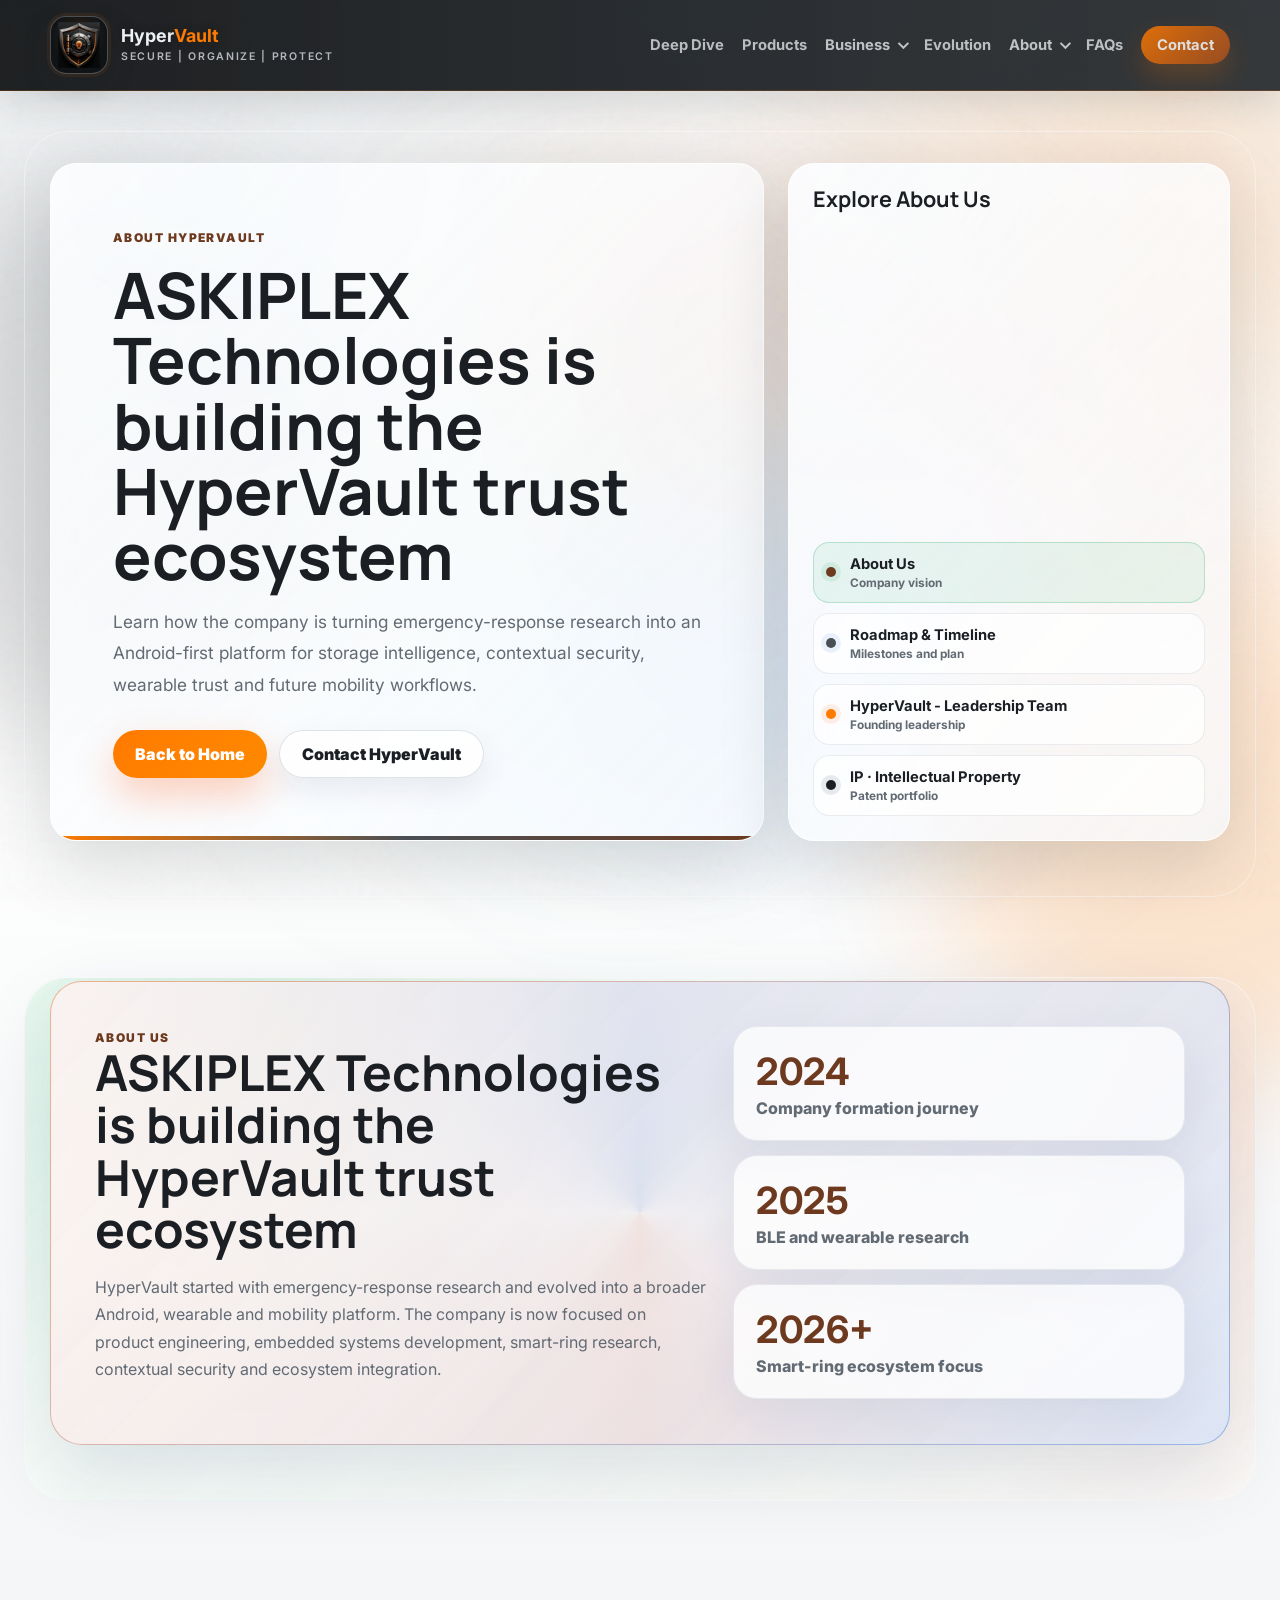
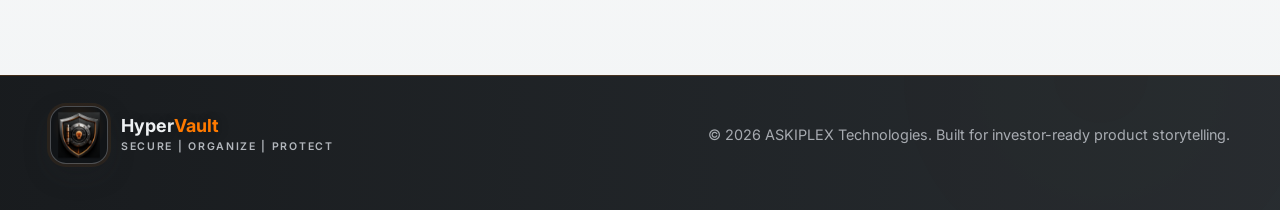
==== commit 4b7acfe1: "updated new menu, rearranged menu order and generated new image for technology pillar" ====
--- a/about.html
+++ b/about.html
@@ -29,6 +29,31 @@
       </a>
       <button class="menu-toggle" aria-label="Open navigation" aria-expanded="false">☰</button>
       <div class="nav-links">
+        <a href="deep-dive.html">Deep Dive</a>
+        <a href="index.html#products">Products</a>
+        <details class="nav-dropdown">
+          <summary>
+            <span>Business</span>
+            <span class="nav-chevron" aria-hidden="true"></span>
+          </summary>
+          <div class="nav-submenu">
+            <a href="business.html#business-model">
+              <span class="submenu-dot green-dot"></span>
+              <span>
+                <strong>Business Model</strong>
+                <small>Monetization path</small>
+              </span>
+            </a>
+            <a href="business.html#investor">
+              <span class="submenu-dot orange-dot"></span>
+              <span>
+                <strong>Investor Snapshot</strong>
+                <small>Funding and progress</small>
+              </span>
+            </a>
+          </div>
+        </details>
+        <a href="evolution.html">Evolution</a>
         <details class="nav-dropdown">
           <summary>
             <span>About</span>
@@ -61,32 +86,6 @@
               <span>
                 <strong>IP · Intellectual Property</strong>
                 <small>Patent portfolio</small>
-              </span>
-            </a>
-          </div>
-        </details>
-        <a href="index.html#problem">Problem</a>
-        <a href="index.html#solution">Solution</a>
-        <a href="deep-dive.html">Deep Dive</a>
-        <a href="index.html#products">Products</a>
-        <details class="nav-dropdown">
-          <summary>
-            <span>Business</span>
-            <span class="nav-chevron" aria-hidden="true"></span>
-          </summary>
-          <div class="nav-submenu">
-            <a href="business.html#business-model">
-              <span class="submenu-dot green-dot"></span>
-              <span>
-                <strong>Business Model</strong>
-                <small>Monetization path</small>
-              </span>
-            </a>
-            <a href="business.html#investor">
-              <span class="submenu-dot orange-dot"></span>
-              <span>
-                <strong>Investor Snapshot</strong>
-                <small>Funding and progress</small>
               </span>
             </a>
           </div>
--- a/style.css
+++ b/style.css
@@ -1602,9 +1602,9 @@
 
 .deep-pillar-layout {
   display: grid;
-  grid-template-columns: minmax(0, 1.02fr) minmax(360px, .98fr);
+  grid-template-columns: minmax(0, 1.2fr) minmax(320px, .8fr);
   gap: 24px;
-  align-items: stretch;
+  align-items: center;
 }
 
 .deep-pillar-visual {
@@ -1630,103 +1630,141 @@
   cursor: zoom-in;
 }
 
-.deep-pillar-stack {
+.deep-pillar-banner {
   display: grid;
-  grid-template-columns: repeat(5, minmax(78px, 1fr));
-  gap: 12px;
-  align-items: end;
-}
-
-.deep-pillar {
+  grid-template-columns: auto minmax(0, 1fr) auto;
+  gap: 14px;
+  align-items: stretch;
+}
+
+.pillar-banner-nav {
+  width: 50px;
+  height: 50px;
+  border: 0;
+  border-radius: 50%;
+  display: grid;
+  place-items: center;
+  background: linear-gradient(135deg, var(--navy), #2f3640);
+  color: #fff;
+  font-size: 1.8rem;
+  line-height: 1;
+  box-shadow: 0 14px 36px rgba(27,31,36,.16);
+  cursor: pointer;
+  transition: transform .2s ease, box-shadow .2s ease;
+}
+
+.pillar-banner-nav:hover {
+  transform: translateY(-2px) scale(1.03);
+  box-shadow: 0 18px 42px rgba(27,31,36,.2);
+}
+
+.pillar-banner-nav:focus-visible {
+  outline: 2px solid rgba(255,122,0,.45);
+  outline-offset: 3px;
+}
+
+.pillar-banner-card {
   position: relative;
   display: flex;
-  min-height: 520px;
   flex-direction: column;
-  justify-content: flex-start;
-  padding: 22px 16px 26px;
+  justify-content: center;
+  min-height: 100%;
+  padding: 32px 28px;
+  border-radius: 26px;
+  background: linear-gradient(145deg, rgba(255,255,255,.95), rgba(244,246,247,.9));
   border: 1px solid rgba(27,31,36,.11);
-  border-radius: 18px 18px 9px 9px;
-  background:
-    linear-gradient(180deg, rgba(255,255,255,.96), rgba(244,246,247,.9)),
-    radial-gradient(circle at 50% 0%, rgba(255,122,0,.14), transparent 42%);
-  box-shadow: 0 18px 48px rgba(27,31,36,.1);
+  box-shadow: 0 24px 64px rgba(27,31,36,.12);
   overflow: hidden;
-  transition: transform .24s ease, box-shadow .24s ease, border-color .24s ease;
-}
-
-.deep-pillar:nth-child(1) { min-height: 430px; }
-.deep-pillar:nth-child(2) { min-height: 470px; }
-.deep-pillar:nth-child(3) { min-height: 520px; }
-.deep-pillar:nth-child(4) { min-height: 480px; }
-.deep-pillar:nth-child(5) { min-height: 445px; }
-
-.deep-pillar::before {
+}
+
+.pillar-banner-card::before {
   content: "";
   position: absolute;
   inset: 0 0 auto;
-  height: 9px;
+  height: 8px;
   background: linear-gradient(90deg, var(--orange), var(--copper), var(--blue));
 }
 
-.deep-pillar::after {
+.pillar-banner-card::after {
   content: "";
   position: absolute;
-  inset: auto 12px 10px;
-  height: 10px;
-  border-radius: 999px;
-  background: rgba(27,31,36,.1);
-  box-shadow: 0 10px 20px rgba(27,31,36,.12);
-}
-
-.deep-pillar:hover {
-  transform: translateY(-8px);
-  border-color: rgba(255,122,0,.3);
-  box-shadow: 0 30px 72px rgba(27,31,36,.16);
-}
-
-.deep-pillar span {
-  width: 42px;
-  height: 42px;
-  display: grid;
-  place-items: center;
-  margin-bottom: 18px;
-  border-radius: 14px;
-  color: white;
-  font-family: var(--display);
-  font-size: .82rem;
-  font-weight: 900;
-  box-shadow: 0 12px 24px rgba(27,31,36,.14);
-}
-
-.deep-pillar h3 {
+  right: 24px;
+  bottom: 20px;
+  width: 120px;
+  height: 120px;
+  border-radius: 50%;
+  background: radial-gradient(circle, rgba(255,122,0,.12), transparent 70%);
+  pointer-events: none;
+}
+
+.pillar-banner-copy {
+  position: relative;
+  z-index: 1;
+}
+
+.pillar-banner-copy .eyebrow {
+  display: inline-flex;
+  margin-bottom: 16px;
+}
+
+.pillar-banner-copy h3 {
   margin: 0 0 12px;
   color: var(--navy);
-  font-size: clamp(1rem, 1.2vw, 1.18rem);
+  font-size: clamp(1.25rem, 2vw, 1.6rem);
   line-height: 1.18;
 }
 
-.deep-pillar p {
+.pillar-banner-copy p {
   margin: 0;
-  color: rgba(27,31,36,.72);
-  font-size: .88rem;
-  font-weight: 720;
-  line-height: 1.5;
-}
-
-.deep-pillar.dedupe-card::before {
-  background: linear-gradient(90deg, var(--orange), #ffb168);
-}
-
-.deep-pillar.security-card::before {
-  background: linear-gradient(90deg, var(--navy), var(--blue));
-}
-
-.deep-pillar.mobility-card::before {
-  background: linear-gradient(90deg, var(--green), var(--copper));
-}
-
-.deep-pillar.wearable-card::before {
-  background: linear-gradient(90deg, #6640ff, var(--orange));
+  color: rgba(27,31,36,.74);
+  font-size: 1rem;
+  font-weight: 700;
+  line-height: 1.7;
+  max-width: 440px;
+}
+
+.deep-pillar-banner .dots {
+  justify-content: center;
+  margin-top: 18px;
+}
+
+.deep-pillar-banner .dot {
+  width: 10px;
+  height: 10px;
+  background: rgba(27,31,36,.2);
+}
+
+.deep-pillar-banner .dot.active {
+  width: 30px;
+  background: var(--orange);
+}
+
+@media (max-width: 980px) {
+  .deep-pillar-layout {
+    grid-template-columns: 1fr;
+  }
+
+  .deep-pillar-visual img {
+    min-height: 360px;
+  }
+
+  .deep-pillar-banner {
+    grid-template-columns: 44px minmax(0, 1fr) 44px;
+  }
+}
+
+@media (max-width: 560px) {
+  .deep-pillar-banner {
+    grid-template-columns: 1fr;
+  }
+
+  .pillar-banner-nav {
+    display: none;
+  }
+
+  .pillar-banner-card {
+    padding: 24px 20px;
+  }
 }
 
 .adoption-section {
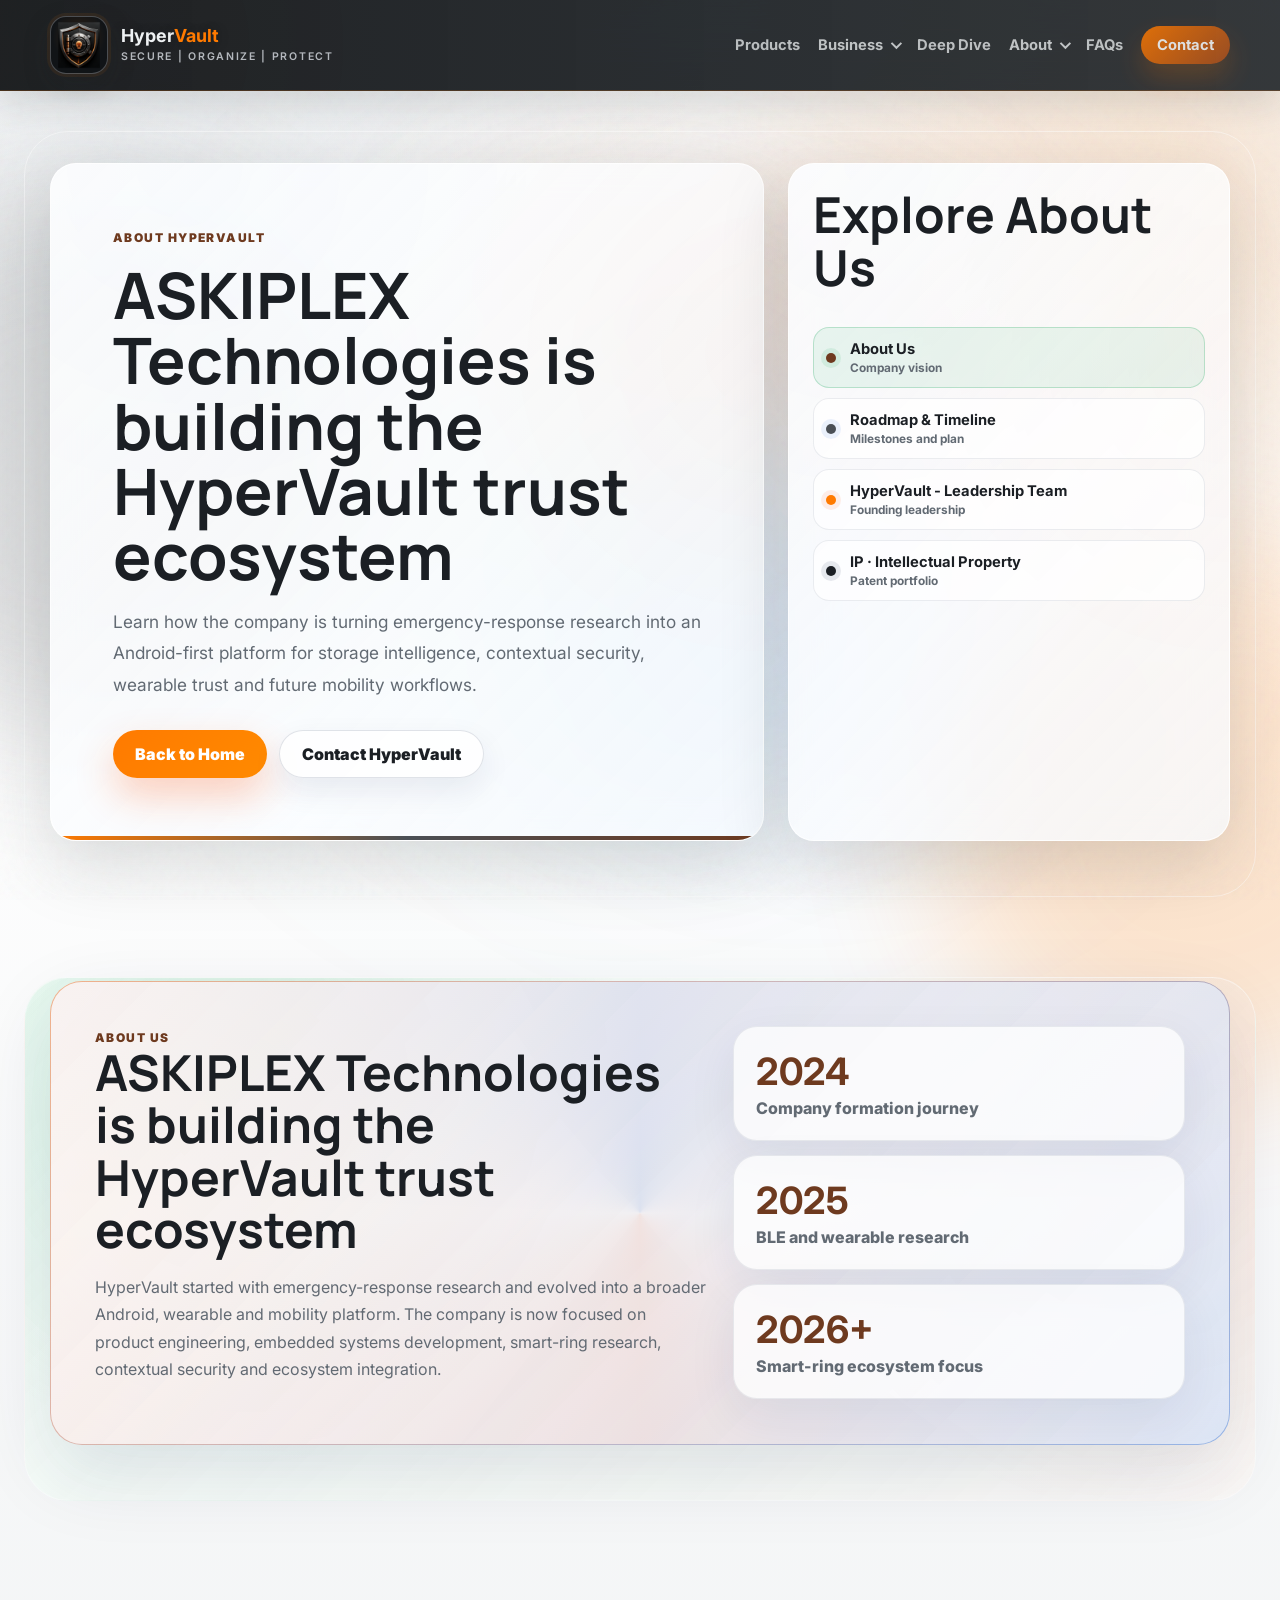
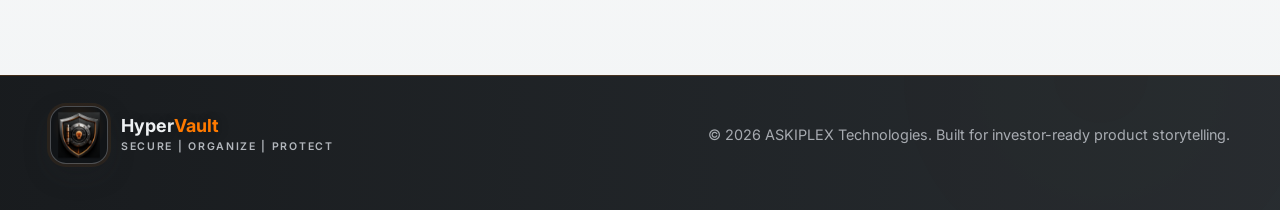
==== commit 2785f533: "Menu rearrangement and merge of Evolution and deep dive pages" ====
--- a/about.html
+++ b/about.html
@@ -29,7 +29,6 @@
       </a>
       <button class="menu-toggle" aria-label="Open navigation" aria-expanded="false">☰</button>
       <div class="nav-links">
-        <a href="deep-dive.html">Deep Dive</a>
         <a href="index.html#products">Products</a>
         <details class="nav-dropdown">
           <summary>
@@ -53,7 +52,7 @@
             </a>
           </div>
         </details>
-        <a href="evolution.html">Evolution</a>
+        <a href="deep-dive.html">Deep Dive</a>
         <details class="nav-dropdown">
           <summary>
             <span>About</span>
--- a/style.css
+++ b/style.css
@@ -218,6 +218,7 @@
   display: flex;
   align-items: center;
   gap: 18px;
+  min-width: 0;
   color: rgba(238, 241, 243, .88);
   font-weight: 700;
   font-size: .92rem;
@@ -428,13 +429,18 @@
 
 .menu-toggle {
   display: none;
+  flex: 0 0 auto;
+  width: 44px;
+  height: 44px;
   border: 0;
   color: #eef1f3;
   background: rgba(255, 255, 255, .1);
   border-radius: 12px;
-  padding: 10px 13px;
+  padding: 0;
   box-shadow: 0 8px 24px rgba(0, 0, 0, .18);
   font-size: 1.2rem;
+  font-weight: 900;
+  line-height: 1;
 }
 
 .section {
@@ -444,6 +450,19 @@
   margin: 0 auto;
   padding: 96px 0;
 }
+
+.home-page main {
+  display: flex;
+  flex-direction: column;
+}
+
+.home-page .hero { order: 1; }
+.home-page .adoption-section { order: 2; }
+.home-page .pillar-showcase { order: 3; }
+.home-page .products { order: 4; }
+.home-page .target { order: 5; }
+.home-page .faqs { order: 6; }
+.home-page .cta { order: 7; }
 
 .subpage-main {
   padding-bottom: 80px;
@@ -512,21 +531,16 @@
 .subpage-panel {
   display: flex;
   flex-direction: column;
-  justify-content: space-between;
-  gap: 22px;
+  justify-content: flex-start;
+  gap: 16px;
   padding: 24px;
-}
-
-.subpage-panel h2 {
-  margin: 0;
-  color: var(--navy);
-  font-family: var(--display);
-  font-size: 1.35rem;
 }
 
 .subpage-link-grid {
   display: grid;
   gap: 10px;
+  flex: 1;
+  align-content: start;
 }
 
 .subpage-link {
@@ -569,6 +583,226 @@
   color: var(--muted);
   font-size: .74rem;
   font-weight: 700;
+}
+
+.evolution-hero {
+  grid-template-columns: minmax(0, 1.18fr) minmax(280px, .52fr);
+}
+
+.evolution-intro {
+  border-color: rgba(255,122,0,.2);
+  background:
+    linear-gradient(145deg, rgba(17,20,23,.96), rgba(45,52,58,.9)),
+    radial-gradient(circle at 12% 0%, rgba(255,122,0,.22), transparent 24rem),
+    radial-gradient(circle at 100% 30%, rgba(209,213,219,.18), transparent 22rem);
+  box-shadow:
+    0 30px 90px rgba(27,31,36,.24),
+    inset 0 1px 0 rgba(255,255,255,.16);
+}
+
+.evolution-intro::before {
+  content: "";
+  position: absolute;
+  inset: 0;
+  background:
+    linear-gradient(115deg, transparent 0%, rgba(255,255,255,.12) 42%, transparent 58%),
+    linear-gradient(90deg, rgba(255,122,0,.9), rgba(209,213,219,.58), rgba(255,122,0,.52));
+  background-size: 220% 100%, 100% 4px;
+  background-position: -120% 0, left bottom;
+  background-repeat: no-repeat;
+  pointer-events: none;
+  animation: heroSheen 7s ease-in-out infinite;
+}
+
+.evolution-intro .eyebrow,
+.evolution-intro h1,
+.evolution-intro p,
+.evolution-intro .subpage-actions,
+.evolution-signal-row {
+  position: relative;
+  z-index: 1;
+}
+
+.evolution-intro .eyebrow {
+  color: #ffb066;
+}
+
+.evolution-intro h1 {
+  color: #f4f6f7;
+  font-size: clamp(3.3rem, 6.8vw, 6.2rem);
+  line-height: .96;
+  text-shadow: 0 18px 42px rgba(0,0,0,.28);
+}
+
+.evolution-subtitle {
+  max-width: 680px !important;
+  margin-bottom: 16px !important;
+  color: rgba(238,241,243,.88) !important;
+  font-family: var(--display);
+  font-size: clamp(1.25rem, 2vw, 1.7rem) !important;
+  font-weight: 800;
+  line-height: 1.25 !important;
+}
+
+.evolution-intro p:not(.evolution-subtitle) {
+  color: rgba(209,213,219,.82);
+}
+
+.evolution-signal-row {
+  display: flex;
+  flex-wrap: wrap;
+  gap: 9px;
+  margin-top: 24px;
+}
+
+.evolution-signal-row span {
+  display: inline-flex;
+  align-items: center;
+  min-height: 36px;
+  padding: 0 13px;
+  border: 1px solid rgba(255,255,255,.13);
+  border-radius: 999px;
+  color: rgba(238,241,243,.9);
+  background: rgba(255,255,255,.08);
+  box-shadow: 0 12px 28px rgba(0,0,0,.16);
+  font-size: .78rem;
+  font-weight: 900;
+}
+
+.evolution-panel {
+  justify-content: center;
+  padding: 20px;
+  border-color: rgba(255,122,0,.16);
+  background:
+    linear-gradient(145deg, rgba(255,255,255,.9), rgba(244,246,247,.74)),
+    radial-gradient(circle at 50% 0%, rgba(255,122,0,.16), transparent 15rem);
+}
+
+.evolution-panel .subpage-link-grid {
+  gap: 14px;
+}
+
+.evolution-panel .subpage-link {
+  min-height: 76px;
+  border-color: rgba(27,31,36,.1);
+  background: rgba(255,255,255,.82);
+  box-shadow: 0 18px 44px rgba(27,31,36,.1);
+}
+
+.evolution-panel .subpage-link:hover,
+.evolution-panel .subpage-link:focus-visible {
+  transform: translateY(-3px);
+  box-shadow: 0 24px 54px rgba(27,31,36,.15);
+}
+
+.deep-dive-hero {
+  grid-template-columns: minmax(0, 1.16fr) minmax(280px, .54fr);
+}
+
+.deep-dive-intro {
+  border-color: rgba(255,122,0,.22);
+  background:
+    linear-gradient(145deg, rgba(17,20,23,.97), rgba(45,52,58,.9)),
+    radial-gradient(circle at 9% 0%, rgba(255,122,0,.22), transparent 24rem),
+    radial-gradient(circle at 100% 28%, rgba(209,213,219,.18), transparent 24rem);
+  box-shadow:
+    0 30px 90px rgba(27,31,36,.24),
+    inset 0 1px 0 rgba(255,255,255,.16);
+}
+
+.deep-dive-intro::before {
+  content: "";
+  position: absolute;
+  inset: 0;
+  background:
+    linear-gradient(115deg, transparent 0%, rgba(255,255,255,.12) 42%, transparent 58%),
+    linear-gradient(90deg, rgba(255,122,0,.9), rgba(209,213,219,.58), rgba(255,122,0,.52));
+  background-size: 220% 100%, 100% 4px;
+  background-position: -120% 0, left bottom;
+  background-repeat: no-repeat;
+  pointer-events: none;
+  animation: heroSheen 7s ease-in-out infinite;
+}
+
+.deep-dive-intro .eyebrow,
+.deep-dive-intro h1,
+.deep-dive-intro p,
+.deep-dive-intro .subpage-actions,
+.deep-dive-signal-row {
+  position: relative;
+  z-index: 1;
+}
+
+.deep-dive-intro .eyebrow {
+  color: #ffb066;
+}
+
+.deep-dive-intro h1 {
+  color: #f4f6f7;
+  font-size: clamp(3rem, 6vw, 5.6rem);
+  line-height: .98;
+  text-shadow: 0 18px 42px rgba(0,0,0,.28);
+}
+
+.deep-dive-subtitle {
+  max-width: 720px !important;
+  margin-bottom: 16px !important;
+  color: rgba(238,241,243,.9) !important;
+  font-family: var(--display);
+  font-size: clamp(1.18rem, 1.9vw, 1.62rem) !important;
+  font-weight: 800;
+  line-height: 1.26 !important;
+}
+
+.deep-dive-intro p:not(.deep-dive-subtitle) {
+  color: rgba(209,213,219,.82);
+}
+
+.deep-dive-signal-row {
+  display: flex;
+  flex-wrap: wrap;
+  gap: 9px;
+  margin-top: 24px;
+}
+
+.deep-dive-signal-row span {
+  display: inline-flex;
+  align-items: center;
+  min-height: 36px;
+  padding: 0 13px;
+  border: 1px solid rgba(255,255,255,.13);
+  border-radius: 999px;
+  color: rgba(238,241,243,.9);
+  background: rgba(255,255,255,.08);
+  box-shadow: 0 12px 28px rgba(0,0,0,.16);
+  font-size: .78rem;
+  font-weight: 900;
+}
+
+.deep-dive-panel {
+  justify-content: center;
+  padding: 20px;
+  border-color: rgba(255,122,0,.16);
+  background:
+    linear-gradient(145deg, rgba(255,255,255,.92), rgba(244,246,247,.76)),
+    radial-gradient(circle at 50% 0%, rgba(255,122,0,.16), transparent 15rem);
+}
+
+.deep-dive-panel .subpage-link-grid {
+  gap: 12px;
+}
+
+.deep-dive-panel .subpage-link {
+  min-height: 70px;
+  border-color: rgba(27,31,36,.1);
+  background: rgba(255,255,255,.84);
+  box-shadow: 0 18px 44px rgba(27,31,36,.1);
+}
+
+.deep-dive-panel .subpage-link:hover,
+.deep-dive-panel .subpage-link:focus-visible {
+  transform: translateY(-3px);
+  box-shadow: 0 24px 54px rgba(27,31,36,.15);
 }
 
 .subpage-content {
@@ -609,7 +843,7 @@
     display: flex;
   }
 
-  .nav-links a {
+  .nav-links > a {
     display: flex;
     align-items: center;
     min-height: 44px;
@@ -618,8 +852,15 @@
     white-space: normal;
   }
 
-  .nav-links a:hover {
+  .nav-links > a:hover,
+  .nav-links > a:focus-visible {
     color: var(--navy);
+    background: rgba(255,122,0,.09);
+  }
+
+  .nav-links > a[aria-current="page"],
+  .nav-dropdown summary[aria-current="page"] {
+    color: var(--orange);
     background: rgba(255,122,0,.09);
   }
 
@@ -631,6 +872,7 @@
     color: var(--navy);
     display: flex;
     justify-content: space-between;
+    width: 100%;
     min-height: 44px;
     padding: 10px 12px;
     border-radius: 12px;
@@ -658,8 +900,14 @@
   }
 
   .nav-submenu a {
+    grid-template-columns: 12px minmax(0, 1fr);
     min-height: 52px;
     padding: 9px 10px;
+  }
+
+  .nav-submenu strong,
+  .nav-submenu small {
+    overflow-wrap: anywhere;
   }
 
   .subpage-hero {
@@ -685,12 +933,24 @@
 }
 
 .hero {
-  min-height: 80vh;
+  min-height: auto;
   display: grid;
-  grid-template-columns: minmax(300px, .66fr) minmax(720px, 1.44fr);
-  align-items: start;
-  gap: clamp(18px, 2.5vw, 28px);
-  padding-top: 56px;
+  grid-template-columns: 1fr;
+  align-items: stretch;
+  gap: clamp(18px, 2.2vw, 26px);
+  padding-top: 42px;
+}
+
+.hero-top-grid {
+  display: grid;
+  grid-template-columns: minmax(300px, .66fr) minmax(0, 1.44fr);
+  align-items: stretch;
+  gap: clamp(18px, 2.2vw, 26px);
+  min-width: 0;
+}
+
+.hero-top-grid > * {
+  min-width: 0;
 }
 
 .eyebrow {
@@ -770,11 +1030,15 @@
 }
 
 .hero-copy {
-  align-self: start;
+  align-self: stretch;
   display: flex;
   flex-direction: column;
   gap: 18px;
-  max-width: 470px;
+  max-width: none;
+}
+
+.hero-intro-stack .hero-subheadline {
+  flex: 1 1 auto;
 }
 
 .hero-tech-banner {
@@ -782,23 +1046,43 @@
   overflow: hidden;
   width: 100%;
   max-width: none;
-  padding: clamp(20px, 3vw, 30px);
-  border: 1px solid rgba(255,255,255,.82);
-  border-radius: 28px;
-  background:
-    linear-gradient(135deg, rgba(255,255,255,.92), rgba(247,251,255,.7)),
-    radial-gradient(circle at 8% 0%, rgba(7,87,212,.16), transparent 17rem),
-    radial-gradient(circle at 100% 18%, rgba(255,90,20,.13), transparent 16rem);
-  box-shadow: 0 24px 70px rgba(7,27,71,.12);
+  min-height: 370px;
+  padding: clamp(24px, 3vw, 34px);
+  border: 1px solid rgba(255,255,255,.58);
+  border-radius: 30px;
+  background:
+    linear-gradient(145deg, rgba(17, 20, 23, .96), rgba(45, 52, 58, .88)),
+    radial-gradient(circle at 8% 0%, rgba(255,122,0,.22), transparent 17rem),
+    radial-gradient(circle at 100% 20%, rgba(209,213,219,.16), transparent 16rem);
+  box-shadow:
+    0 30px 80px rgba(27, 31, 36, .22),
+    inset 0 1px 0 rgba(255,255,255,.18);
   backdrop-filter: blur(18px);
+  transform: translateZ(0);
+  transition: transform .28s ease, box-shadow .28s ease, border-color .28s ease;
+}
+
+.hero-tech-banner:hover {
+  transform: translateY(-4px);
+  border-color: rgba(255,122,0,.38);
+  box-shadow:
+    0 36px 92px rgba(27, 31, 36, .28),
+    0 0 34px rgba(255,122,0,.12),
+    inset 0 1px 0 rgba(255,255,255,.2);
 }
 
 .hero-tech-banner::before {
   content: "";
   position: absolute;
-  inset: 0 auto 0 0;
-  width: 5px;
-  background: linear-gradient(180deg, var(--orange), var(--blue), var(--green));
+  inset: 0;
+  background:
+    linear-gradient(115deg, transparent 0%, rgba(255,255,255,.14) 42%, transparent 58%),
+    linear-gradient(90deg, rgba(255,122,0,.95), rgba(209,213,219,.65), rgba(255,122,0,.55));
+  background-size: 220% 100%, 100% 4px;
+  background-position: -120% 0, left bottom;
+  background-repeat: no-repeat;
+  pointer-events: none;
+  animation: heroSheen 7s ease-in-out infinite;
 }
 
 .hero-tech-banner::after {
@@ -809,53 +1093,206 @@
   width: 220px;
   height: 220px;
   border-radius: 999px;
-  background: radial-gradient(circle, rgba(31,122,255,.16), transparent 66%);
+  background: radial-gradient(circle, rgba(255,122,0,.2), transparent 66%);
   pointer-events: none;
 }
 
-.hero-tech-banner .eyebrow {
+.hero-tech-banner .eyebrow,
+.hero-eyebrow {
   position: relative;
   z-index: 1;
   padding: 8px 12px;
   border-radius: 999px;
-  background: rgba(7,87,212,.07);
-  color: var(--blue);
+  background: rgba(255,255,255,.09);
+  color: #eef1f3;
+  box-shadow: inset 0 0 0 1px rgba(255,255,255,.12);
+}
+
+.hero-pulse-dot {
+  background: var(--orange);
+  box-shadow: 0 0 0 8px rgba(255, 122, 0, .18);
+  animation: heroPulseOrange 1.8s infinite;
 }
 
 .hero-copy h1 {
   position: relative;
   z-index: 1;
   max-width: 100%;
-  margin: 18px 0 0;
-  font-size: clamp(2.1rem, 3vw, 3.35rem);
-  line-height: 1.04;
+  margin: 22px 0 0;
+  font-size: clamp(2.05rem, 3.6vw, 3.25rem);
+  line-height: 1.14;
 }
 
 .hero-copy h1 span {
   display: block;
   width: fit-content;
-  margin-bottom: 8px;
-  color: var(--blue);
-  font-size: .78em;
-  background: linear-gradient(135deg, var(--blue), var(--green));
+  max-width: 100%;
+  margin-bottom: 6px;
+  color: #eef1f3;
+  background: linear-gradient(135deg, #f5f7f8 0%, #d1d5db 42%, #ff7a00 72%, #c76525 100%);
   -webkit-background-clip: text;
   background-clip: text;
   -webkit-text-fill-color: transparent;
+  filter: drop-shadow(0 12px 26px rgba(0,0,0,.26));
+}
+
+.hero-brand-art {
+  position: absolute;
+  left: 50%;
+  bottom: 48px;
+  z-index: 1;
+  display: block;
+  width: min(calc(100% - 40px), 260px);
+  height: 178px;
+  margin: 0;
+  object-fit: contain;
+  filter: drop-shadow(0 22px 26px rgba(0,0,0,.34));
+  transform: translateX(-50%);
+  transition: transform .3s ease, filter .3s ease;
+}
+
+.hero-tech-banner:hover .hero-brand-art {
+  transform: translateX(-50%) translateY(-3px) scale(1.025);
+  filter: drop-shadow(0 28px 32px rgba(0,0,0,.42));
+}
+
+.hero-brand-tagline {
+  position: absolute;
+  left: 50%;
+  bottom: 14px;
+  z-index: 2;
+  width: calc(100% - 38px);
+  margin: 0;
+  color: rgba(238,241,243,.9);
+  font-size: clamp(.68rem, .82vw, .78rem) !important;
+  font-weight: 850;
+  line-height: 1.35;
+  text-align: center;
+  text-shadow: 0 3px 14px rgba(0,0,0,.5);
+  transform: translateX(-50%);
+}
+
+.hero-brand-tagline::before {
+  content: "";
+  display: block;
+  width: 54px;
+  height: 2px;
+  margin: 0 auto 7px;
+  border-radius: 999px;
+  background: linear-gradient(90deg, transparent, var(--orange), transparent);
+  box-shadow: 0 0 14px rgba(255,122,0,.42);
+}
+
+.hero-title-extension {
+  position: relative;
+  z-index: 1;
+  max-width: 390px;
+  margin: 6px 0 0;
+  color: rgba(238,241,243,.92);
+  font-size: clamp(1.15rem, 1.7vw, 1.45rem);
+  font-weight: 800;
+  line-height: 1.22;
+}
+
+.hero-signal-row {
+  position: relative;
+  z-index: 1;
+  display: flex;
+  flex-wrap: wrap;
+  gap: 8px;
+  margin-top: 22px;
+}
+
+.hero-signal-row span {
+  display: inline-flex;
+  align-items: center;
+  min-height: 34px;
+  padding: 0 12px;
+  border-radius: 999px;
+  color: rgba(238,241,243,.9);
+  background: rgba(255,255,255,.08);
+  border: 1px solid rgba(255,255,255,.12);
+  box-shadow: 0 10px 26px rgba(0,0,0,.14);
+  font-size: .76rem;
+  font-weight: 900;
+  letter-spacing: .02em;
 }
 
 .hero-subheadline {
+  display: flex;
+  align-items: center;
+  min-height: 130px;
+  padding: clamp(20px, 2.2vw, 28px);
+  border: 1px solid rgba(255,255,255,.78);
+  border-radius: 22px;
+  background:
+    linear-gradient(135deg, rgba(255,255,255,.9), rgba(244,249,252,.74)),
+    radial-gradient(circle at 100% 0%, rgba(31,122,255,.1), transparent 12rem);
+  box-shadow: 0 18px 44px rgba(7,27,71,.09);
   color: var(--navy);
   font-size: clamp(1.12rem, 1.45vw, 1.32rem) !important;
   font-weight: 800;
   line-height: 1.45;
   margin-bottom: 0;
+  transition: transform .26s ease, box-shadow .26s ease, border-color .26s ease;
+}
+
+.hero-description {
+  position: relative;
+  min-height: 100%;
+  margin: 0;
+  padding: 18px 20px 18px 22px;
+  border-left: 4px solid var(--orange);
+  border-radius: 18px;
+  background:
+    linear-gradient(135deg, rgba(255,255,255,.78), rgba(244,246,247,.58)),
+    radial-gradient(circle at 100% 0%, rgba(255,122,0,.1), transparent 12rem);
+  box-shadow: 0 18px 42px rgba(27,31,36,.08);
+  transition: transform .26s ease, box-shadow .26s ease, border-color .26s ease;
+}
+
+.hero-support-grid {
+  display: grid;
+  grid-template-columns: minmax(0, 1.45fr) minmax(280px, .65fr);
+  align-items: stretch;
+  gap: clamp(16px, 2vw, 24px);
+}
+
+.hero-subheadline:hover,
+.hero-description:hover {
+  transform: translateY(-3px);
+  border-color: rgba(255,122,0,.3);
+  box-shadow: 0 24px 54px rgba(7,27,71,.14);
+}
+
+@keyframes heroSheen {
+  0%, 52% { background-position: -120% 0, left bottom; }
+  76%, 100% { background-position: 160% 0, left bottom; }
+}
+
+@keyframes heroPulseOrange {
+  0% { box-shadow: 0 0 0 0 rgba(255, 122, 0, .42); }
+  100% { box-shadow: 0 0 0 15px rgba(255, 122, 0, 0); }
 }
 
 .hero-actions {
   display: flex;
-  flex-wrap: wrap;
+  flex-direction: column;
+  justify-content: center;
   gap: 14px;
-  margin: 4px 0 2px;
+  min-height: 100%;
+  margin: 0;
+  padding: clamp(18px, 2vw, 26px);
+  border: 1px solid rgba(255,255,255,.78);
+  border-radius: 22px;
+  background:
+    linear-gradient(135deg, rgba(255,255,255,.9), rgba(246,250,255,.72)),
+    radial-gradient(circle at 20% 10%, rgba(255,122,0,.12), transparent 12rem);
+  box-shadow: 0 18px 44px rgba(7,27,71,.09);
+}
+
+.hero-actions .btn {
+  width: 100%;
 }
 
 .btn {
@@ -1192,11 +1629,23 @@
   position: relative;
   min-height: auto;
   aspect-ratio: 16 / 9;
-  border-radius: 24px;
+  border-radius: 28px;
   overflow: hidden;
   background:
     radial-gradient(circle at 50% 20%, rgba(31,122,255,.08), transparent 18rem),
     white;
+  box-shadow: inset 0 0 0 1px rgba(255,255,255,.3);
+}
+
+.hero-carousel-track::after {
+  content: "";
+  position: absolute;
+  inset: 0;
+  z-index: 2;
+  background:
+    linear-gradient(180deg, rgba(7,27,71,.08), rgba(7,27,71,.1) 45%, rgba(7,27,71,.38)),
+    linear-gradient(90deg, rgba(7,27,71,.08), transparent 28%, transparent 72%, rgba(7,27,71,.08));
+  pointer-events: none;
 }
 
 .hero-carousel .slide {
@@ -1258,28 +1707,66 @@
   position: absolute;
   left: 16px;
   right: auto;
-  bottom: 16px;
+  bottom: 38px;
+  z-index: 4;
   display: grid;
   gap: 4px;
   max-width: min(440px, calc(100% - 32px));
-  padding: 12px 14px;
-  border: 1px solid rgba(255,255,255,.7);
-  border-radius: 18px;
-  background: rgba(255,255,255,.88);
-  box-shadow: 0 18px 44px rgba(7,27,71,.12);
-  backdrop-filter: blur(14px);
+  padding: 0;
+  border: 0;
+  border-radius: 0;
+  background: transparent;
+  box-shadow: none;
+  backdrop-filter: none;
 }
 
 .hero-slide-caption strong {
-  color: var(--navy);
+  color: white;
   font-family: var(--display);
-  font-size: .95rem;
+  font-size: 1.22rem;
+  text-shadow: 0 2px 18px rgba(0,0,0,.35);
 }
 
 .hero-slide-caption span {
-  color: var(--muted);
-  font-size: .82rem;
+  color: rgba(255,255,255,.84);
+  font-size: .86rem;
   font-weight: 700;
+  text-shadow: 0 2px 16px rgba(0,0,0,.36);
+}
+
+.hero-story-dots {
+  position: absolute;
+  left: 50%;
+  bottom: 14px;
+  z-index: 5;
+  width: min(540px, calc(100% - 210px));
+  display: flex;
+  justify-content: center;
+  gap: 7px;
+  transform: translateX(-50%);
+}
+
+.hero-story-dots .dot {
+  flex: 1 1 0;
+  max-width: 58px;
+  height: 5px;
+  border: 0;
+  border-radius: 999px;
+  background: rgba(255,255,255,.34);
+  box-shadow: 0 1px 8px rgba(0,0,0,.2);
+  cursor: pointer;
+  transition: max-width .2s ease, background .2s ease, transform .2s ease;
+}
+
+.hero-story-dots .dot:hover,
+.hero-story-dots .dot:focus-visible {
+  background: rgba(255,255,255,.68);
+  transform: translateY(-1px);
+}
+
+.hero-story-dots .dot.active {
+  max-width: 76px;
+  background: rgba(255,255,255,.94);
 }
 
 .phone-stage {
@@ -1600,10 +2087,22 @@
   position: relative;
 }
 
+.deep-dive-pillars .section-heading,
+.platform .section-heading,
+#hypervault-ecosystem .section-heading {
+  padding: 26px;
+  border: 1px solid rgba(255,255,255,.72);
+  border-radius: 28px;
+  background:
+    linear-gradient(135deg, rgba(255,255,255,.82), rgba(244,246,247,.62)),
+    radial-gradient(circle at 100% 0%, rgba(255,122,0,.1), transparent 18rem);
+  box-shadow: 0 22px 64px rgba(27,31,36,.09);
+}
+
 .deep-pillar-layout {
   display: grid;
-  grid-template-columns: minmax(0, 1.2fr) minmax(320px, .8fr);
-  gap: 24px;
+  grid-template-columns: minmax(0, 1.28fr) minmax(320px, .72fr);
+  gap: 28px;
   align-items: center;
 }
 
@@ -1618,6 +2117,12 @@
   border: 1px solid transparent;
   box-shadow: 0 28px 78px rgba(27,31,36,.14);
   overflow: hidden;
+  transition: transform .25s ease, box-shadow .25s ease;
+}
+
+.deep-pillar-visual:hover {
+  transform: translateY(-4px);
+  box-shadow: 0 34px 92px rgba(27,31,36,.18);
 }
 
 .deep-pillar-visual img {
@@ -1644,7 +2149,7 @@
   border-radius: 50%;
   display: grid;
   place-items: center;
-  background: linear-gradient(135deg, var(--navy), #2f3640);
+  background: linear-gradient(135deg, var(--orange), #a94f1e);
   color: #fff;
   font-size: 1.8rem;
   line-height: 1;
@@ -1671,9 +2176,13 @@
   min-height: 100%;
   padding: 32px 28px;
   border-radius: 26px;
-  background: linear-gradient(145deg, rgba(255,255,255,.95), rgba(244,246,247,.9));
-  border: 1px solid rgba(27,31,36,.11);
-  box-shadow: 0 24px 64px rgba(27,31,36,.12);
+  background:
+    linear-gradient(145deg, rgba(17,20,23,.96), rgba(45,52,58,.9)),
+    radial-gradient(circle at 100% 0%, rgba(255,122,0,.18), transparent 14rem);
+  border: 1px solid rgba(255,255,255,.12);
+  box-shadow:
+    0 24px 64px rgba(27,31,36,.18),
+    inset 0 1px 0 rgba(255,255,255,.16);
   overflow: hidden;
 }
 
@@ -1709,14 +2218,14 @@
 
 .pillar-banner-copy h3 {
   margin: 0 0 12px;
-  color: var(--navy);
+  color: #f4f6f7;
   font-size: clamp(1.25rem, 2vw, 1.6rem);
   line-height: 1.18;
 }
 
 .pillar-banner-copy p {
   margin: 0;
-  color: rgba(27,31,36,.74);
+  color: rgba(209,213,219,.82);
   font-size: 1rem;
   font-weight: 700;
   line-height: 1.7;
@@ -1731,7 +2240,7 @@
 .deep-pillar-banner .dot {
   width: 10px;
   height: 10px;
-  background: rgba(27,31,36,.2);
+  background: rgba(209,213,219,.35);
 }
 
 .deep-pillar-banner .dot.active {
@@ -2279,11 +2788,11 @@
   padding: 20px;
   border-radius: 30px;
   background:
-    radial-gradient(circle at 10% 10%, rgba(24,165,88,.12), transparent 18rem),
-    radial-gradient(circle at 88% 18%, rgba(31,122,255,.12), transparent 20rem),
-    rgba(255,255,255,.82);
-  border: 1px solid rgba(7,27,71,.1);
-  box-shadow: 0 26px 82px rgba(7,27,71,.12);
+    radial-gradient(circle at 10% 10%, rgba(255,122,0,.13), transparent 18rem),
+    radial-gradient(circle at 88% 18%, rgba(74,79,85,.16), transparent 20rem),
+    linear-gradient(145deg, rgba(255,255,255,.9), rgba(244,246,247,.74));
+  border: 1px solid rgba(27,31,36,.1);
+  box-shadow: 0 30px 90px rgba(27,31,36,.14);
   overflow: hidden;
 }
 
@@ -2316,8 +2825,15 @@
 }
 
 .architecture-card {
-  padding: 18px;
+  padding: 20px;
   margin-bottom: 34px;
+  background:
+    linear-gradient(145deg, rgba(17,20,23,.96), rgba(45,52,58,.9)),
+    radial-gradient(circle at 100% 0%, rgba(255,122,0,.18), transparent 18rem);
+  border: 1px solid rgba(255,255,255,.12);
+  box-shadow:
+    0 30px 90px rgba(27,31,36,.18),
+    inset 0 1px 0 rgba(255,255,255,.16);
 }
 
 .architecture-card img,
@@ -2331,7 +2847,12 @@
 }
 
 .feature-carousel {
-  padding: 26px;
+  padding: 28px;
+  background:
+    linear-gradient(145deg, rgba(255,255,255,.92), rgba(244,246,247,.76)),
+    radial-gradient(circle at 100% 0%, rgba(255,122,0,.12), transparent 18rem);
+  border: 1px solid rgba(27,31,36,.1);
+  box-shadow: 0 30px 90px rgba(27,31,36,.13);
 }
 
 .feature-header {
@@ -2348,12 +2869,30 @@
 
 .visual-track {
   min-height: 700px;
+  border-radius: 24px;
+  background:
+    linear-gradient(145deg, rgba(17,20,23,.96), rgba(45,52,58,.9));
+  overflow: hidden;
 }
 
 .visual-track .slide img {
   height: auto;
   max-height: 560px;
   border-radius: 22px;
+  background: rgba(255,255,255,.96);
+  box-shadow: 0 18px 54px rgba(0,0,0,.18);
+}
+
+.visual-track .slide-copy {
+  color: rgba(238,241,243,.9);
+}
+
+.visual-track .slide-copy h3 {
+  color: #f4f6f7;
+}
+
+.visual-track .slide-copy p {
+  color: rgba(209,213,219,.82);
 }
 
 .product-grid,
@@ -3429,7 +3968,8 @@
 
   .hero-copy h1 {
     max-width: 760px;
-    font-size: clamp(2.8rem, 8vw, 4.2rem);
+    font-size: clamp(2.15rem, 5.4vw, 3.15rem);
+    line-height: 1.14;
   }
 
   .hero-carousel {
@@ -3472,6 +4012,36 @@
   }
 }
 
+@media (max-width: 900px) {
+  .hero-top-grid {
+    grid-template-columns: 1fr;
+  }
+
+  .hero-tech-banner {
+    text-align: center;
+  }
+
+  .hero-tech-banner .hero-eyebrow {
+    align-self: center;
+    justify-content: center;
+  }
+
+  .hero-copy h1 span {
+    margin-left: auto;
+    margin-right: auto;
+  }
+
+  .hero-intro-stack {
+    display: grid;
+    grid-template-columns: repeat(2, minmax(0, 1fr));
+    align-items: stretch;
+  }
+
+  .hero-intro-stack .hero-subheadline {
+    max-width: none;
+  }
+}
+
 @media (max-width: 720px) {
   .site-header {
     padding: 10px 12px;
@@ -3494,10 +4064,6 @@
 
   .brand small {
     font-size: .68rem;
-  }
-
-  .menu-toggle {
-    flex: 0 0 auto;
   }
 
   .nav-links {
@@ -3505,6 +4071,32 @@
     left: 10px;
     right: 10px;
     max-height: calc(100vh - 82px);
+    padding: 10px;
+    gap: 6px;
+  }
+
+  .nav-links > a,
+  .nav-dropdown summary {
+    min-height: 42px;
+    padding: 9px 10px;
+    font-size: .92rem;
+  }
+
+  .nav-submenu {
+    padding: 6px;
+  }
+
+  .nav-submenu a {
+    min-height: 48px;
+    gap: 10px;
+  }
+
+  .nav-submenu strong {
+    font-size: .86rem;
+  }
+
+  .nav-submenu small {
+    font-size: .7rem;
   }
 
   .section {
@@ -3524,8 +4116,56 @@
     font-size: clamp(2rem, 12vw, 3.15rem);
   }
 
+  .evolution-intro h1 {
+    font-size: clamp(2.6rem, 13vw, 4rem);
+    line-height: 1;
+  }
+
+  .evolution-subtitle {
+    font-size: clamp(1.05rem, 5vw, 1.35rem) !important;
+  }
+
+  .evolution-signal-row {
+    gap: 7px;
+    margin-top: 20px;
+  }
+
+  .evolution-signal-row span {
+    min-height: 32px;
+    padding: 0 10px;
+    font-size: .7rem;
+  }
+
   .subpage-panel {
     padding: 18px;
+  }
+
+  .evolution-panel {
+    padding: 16px;
+  }
+
+  .deep-dive-intro h1 {
+    font-size: clamp(2.45rem, 12vw, 3.8rem);
+    line-height: 1;
+  }
+
+  .deep-dive-subtitle {
+    font-size: clamp(1.04rem, 5vw, 1.32rem) !important;
+  }
+
+  .deep-dive-signal-row {
+    gap: 7px;
+    margin-top: 20px;
+  }
+
+  .deep-dive-signal-row span {
+    min-height: 32px;
+    padding: 0 10px;
+    font-size: .7rem;
+  }
+
+  .deep-dive-panel {
+    padding: 16px;
   }
 
   .section::before {
@@ -3548,8 +4188,22 @@
     gap: 28px;
   }
 
+  .hero-top-grid,
+  .hero-support-grid {
+    grid-template-columns: 1fr;
+  }
+
+  .hero-intro-stack {
+    grid-template-columns: 1fr;
+  }
+
+  .hero-support-grid {
+    gap: 14px;
+  }
+
   .hero-copy h1 {
-    font-size: clamp(2.25rem, 11vw, 3.3rem);
+    font-size: clamp(1.85rem, 8.2vw, 2.35rem);
+    line-height: 1.16;
   }
 
   .hero-copy,
@@ -3566,8 +4220,29 @@
     font-size: .66rem;
   }
 
+  .hero-title-extension {
+    max-width: 100%;
+    font-size: 1.08rem;
+  }
+
+  .hero-signal-row {
+    gap: 7px;
+    margin-top: 18px;
+  }
+
+  .hero-signal-row span {
+    min-height: 32px;
+    padding: 0 10px;
+    font-size: .7rem;
+  }
+
   .hero-subheadline {
     font-size: 1.12rem !important;
+  }
+
+  .hero-description {
+    padding: 16px 16px 16px 18px;
+    border-radius: 16px;
   }
 
   .hero-carousel {
@@ -3620,10 +4295,24 @@
   .hero-slide-caption {
     left: 10px;
     right: auto;
+    bottom: 30px;
+    max-width: min(360px, calc(100% - 20px));
+    padding: 0;
+    border-radius: 0;
+  }
+
+  .hero-slide-caption strong {
+    font-size: 1rem;
+  }
+
+  .hero-story-dots {
     bottom: 10px;
-    max-width: min(360px, calc(100% - 20px));
-    padding: 11px 12px;
-    border-radius: 14px;
+    width: min(300px, calc(100% - 92px));
+    gap: 5px;
+  }
+
+  .hero-story-dots .dot {
+    height: 4px;
   }
 
   .hero-video-controls {
@@ -4063,6 +4752,384 @@
   .faq-item summary::after {
     width: 30px;
     height: 30px;
+  }
+}
+
+/* Product ecosystem hierarchy */
+.product-ecosystem-shell {
+  position: relative;
+  width: 100%;
+}
+
+.ecosystem-hierarchy {
+  position: relative;
+  padding: 8px clamp(8px, 2vw, 24px) 0;
+}
+
+.ecosystem-root {
+  position: relative;
+  z-index: 2;
+  width: min(100%, 340px);
+  min-height: 104px;
+  display: flex;
+  align-items: center;
+  justify-content: center;
+  gap: 16px;
+  margin: 0 auto;
+  padding: 14px 22px;
+  border: 1px solid rgba(255,122,0,.35);
+  border-radius: 24px;
+  color: #eef1f3;
+  background:
+    linear-gradient(145deg, rgba(17,20,23,.98), rgba(48,54,60,.96)),
+    radial-gradient(circle at 10% 0%, rgba(255,122,0,.2), transparent 10rem);
+  box-shadow: 0 24px 64px rgba(27,31,36,.22), inset 0 1px 0 rgba(255,255,255,.12);
+}
+
+.ecosystem-root::after {
+  content: "";
+  position: absolute;
+  left: 50%;
+  bottom: -34px;
+  width: 2px;
+  height: 34px;
+  background: linear-gradient(180deg, var(--orange), rgba(7,87,212,.55));
+  transform: translateX(-50%);
+}
+
+.ecosystem-root-mark {
+  flex: 0 0 auto;
+  width: 72px;
+  height: 72px;
+  display: grid;
+  place-items: center;
+}
+
+.ecosystem-root-mark img {
+  width: 100%;
+  height: 100%;
+  object-fit: contain;
+  filter: drop-shadow(0 12px 18px rgba(0,0,0,.38));
+}
+
+.ecosystem-root > span:last-child {
+  display: grid;
+  gap: 3px;
+}
+
+.ecosystem-root strong {
+  font-family: var(--display);
+  font-size: 1.55rem;
+}
+
+.ecosystem-root small {
+  color: rgba(238,241,243,.68);
+  font-weight: 800;
+}
+
+.ecosystem-branches {
+  position: relative;
+  display: grid;
+  grid-template-columns: repeat(3, minmax(0, 1fr));
+  gap: clamp(14px, 2.2vw, 28px);
+  margin-top: 34px;
+  padding-top: 34px;
+}
+
+.ecosystem-branches::before {
+  content: "";
+  position: absolute;
+  top: 0;
+  left: 16.666%;
+  right: 16.666%;
+  height: 2px;
+  background: linear-gradient(90deg, var(--orange), var(--green), var(--blue));
+  box-shadow: 0 0 18px rgba(7,87,212,.18);
+}
+
+.ecosystem-branch {
+  --branch-color: var(--orange);
+  position: relative;
+  z-index: 1;
+  min-width: 0;
+  min-height: 126px;
+  display: grid;
+  grid-template-columns: 104px minmax(0, 1fr);
+  align-items: center;
+  gap: 16px;
+  padding: 12px;
+  border: 1px solid rgba(7,27,71,.11);
+  border-radius: 24px;
+  color: var(--navy);
+  background: rgba(255,255,255,.88);
+  box-shadow: 0 18px 48px rgba(7,27,71,.09);
+  text-align: left;
+  cursor: pointer;
+  transition: transform .26s ease, box-shadow .26s ease, border-color .26s ease, background .26s ease;
+}
+
+.ecosystem-branch:nth-child(2) { --branch-color: var(--green); }
+.ecosystem-branch:nth-child(3) { --branch-color: var(--blue); }
+
+.ecosystem-branch::before {
+  content: "";
+  position: absolute;
+  left: 50%;
+  top: -34px;
+  width: 2px;
+  height: 34px;
+  background: var(--branch-color);
+  transform: translateX(-50%);
+}
+
+.ecosystem-branch::after {
+  content: "";
+  position: absolute;
+  left: 50%;
+  top: -39px;
+  width: 10px;
+  height: 10px;
+  border-radius: 50%;
+  background: var(--branch-color);
+  box-shadow: 0 0 0 6px color-mix(in srgb, var(--branch-color) 15%, transparent);
+  transform: translateX(-50%);
+}
+
+.ecosystem-branch:hover,
+.ecosystem-branch:focus-visible {
+  transform: translateY(-5px);
+  border-color: color-mix(in srgb, var(--branch-color) 52%, transparent);
+  box-shadow: 0 26px 64px rgba(7,27,71,.15);
+}
+
+.ecosystem-branch.active {
+  border-color: var(--branch-color);
+  background:
+    linear-gradient(145deg, rgba(255,255,255,.98), rgba(246,250,255,.9)),
+    radial-gradient(circle at 0 0, color-mix(in srgb, var(--branch-color) 15%, transparent), transparent 13rem);
+  box-shadow: 0 26px 72px color-mix(in srgb, var(--branch-color) 20%, transparent);
+  transform: translateY(-6px);
+}
+
+.ecosystem-node-media {
+  width: 104px;
+  height: 96px;
+  display: grid;
+  place-items: center;
+  overflow: hidden;
+  border-radius: 18px;
+  background: #f4f7fa;
+}
+
+.ecosystem-node-media img {
+  width: 100%;
+  height: 100%;
+  object-fit: contain;
+}
+
+.ecosystem-node-copy {
+  min-width: 0;
+  display: grid;
+  gap: 4px;
+}
+
+.ecosystem-node-copy small {
+  color: var(--branch-color);
+  font-weight: 950;
+}
+
+.ecosystem-node-copy strong {
+  color: var(--navy);
+  font-family: var(--display);
+  font-size: clamp(1rem, 1.45vw, 1.3rem);
+  line-height: 1.1;
+}
+
+.ecosystem-node-copy span {
+  color: var(--muted);
+  font-size: .82rem;
+  font-weight: 750;
+}
+
+.ecosystem-panels {
+  margin-top: clamp(24px, 3vw, 38px);
+}
+
+.ecosystem-panel[hidden] {
+  display: none;
+}
+
+.ecosystem-panel.active {
+  animation: ecosystemPanelIn .45s ease both;
+}
+
+@keyframes ecosystemPanelIn {
+  from { opacity: 0; transform: translateY(14px); }
+  to { opacity: 1; transform: none; }
+}
+
+.product-category-carousel {
+  position: relative;
+  margin-bottom: 0;
+  border-top: 4px solid var(--orange);
+}
+
+[data-product-panel="wearables"] .product-category-carousel { border-top-color: var(--green); }
+[data-product-panel="cloud"] .product-category-carousel { border-top-color: var(--blue); }
+
+.product-category-carousel .product-line-track {
+  min-height: clamp(590px, 58vw, 760px);
+}
+
+.product-category-carousel .product-line-slide img {
+  width: min(720px, 100%);
+  max-height: 510px;
+}
+
+.product-category-carousel .carousel-controls .dot {
+  width: 9px;
+  height: 9px;
+  min-height: 0;
+  padding: 0;
+  border-radius: 999px;
+  background: rgba(7,27,71,.24);
+  box-shadow: none;
+}
+
+.product-category-carousel .carousel-controls .dot.active {
+  width: 28px;
+  background: var(--orange);
+}
+
+@media (max-width: 900px) {
+  .ecosystem-branch {
+    grid-template-columns: 72px minmax(0, 1fr);
+    gap: 10px;
+    min-height: 108px;
+    padding: 9px;
+    border-radius: 18px;
+  }
+
+  .ecosystem-node-media {
+    width: 72px;
+    height: 72px;
+    border-radius: 14px;
+  }
+
+  .ecosystem-node-copy span {
+    display: none;
+  }
+
+  .product-category-carousel .product-line-track {
+    min-height: 650px;
+  }
+}
+
+@media (max-width: 720px) {
+  .ecosystem-hierarchy {
+    padding: 0;
+  }
+
+  .ecosystem-root {
+    width: min(100%, 286px);
+    min-height: 88px;
+    gap: 12px;
+    padding: 10px 16px;
+    border-radius: 20px;
+  }
+
+  .ecosystem-root-mark {
+    width: 58px;
+    height: 58px;
+  }
+
+  .ecosystem-root strong {
+    font-size: 1.25rem;
+  }
+
+  .ecosystem-root small {
+    font-size: .7rem;
+  }
+
+  .ecosystem-branches {
+    gap: 7px;
+    margin-top: 28px;
+    padding-top: 28px;
+  }
+
+  .ecosystem-branches::before {
+    left: 16%;
+    right: 16%;
+  }
+
+  .ecosystem-branch {
+    grid-template-columns: 1fr;
+    grid-template-rows: 48px auto;
+    gap: 7px;
+    min-height: 118px;
+    padding: 8px 5px;
+    border-radius: 16px;
+    text-align: center;
+  }
+
+  .ecosystem-branch::before {
+    top: -28px;
+    height: 28px;
+  }
+
+  .ecosystem-branch::after {
+    top: -33px;
+  }
+
+  .ecosystem-node-media {
+    width: 52px;
+    height: 48px;
+    margin: 0 auto;
+    border-radius: 11px;
+  }
+
+  .ecosystem-node-copy {
+    gap: 2px;
+  }
+
+  .ecosystem-node-copy small {
+    font-size: .62rem;
+  }
+
+  .ecosystem-node-copy strong {
+    font-size: clamp(.68rem, 3.1vw, .82rem);
+    line-height: 1.12;
+  }
+
+  .ecosystem-panels {
+    margin-top: 22px;
+  }
+
+  .product-category-carousel {
+    padding: 12px;
+    border-radius: 22px;
+  }
+
+  .product-category-carousel .product-line-header h3 {
+    font-size: 1.25rem;
+  }
+
+  .product-category-carousel .product-line-track {
+    min-height: 540px;
+  }
+
+  .product-category-carousel .product-line-slide img {
+    width: 100%;
+    max-height: 350px;
+    border-radius: 16px;
+  }
+
+  .product-category-carousel .product-line-slide .slide-copy {
+    padding: 16px 2px 0;
+  }
+
+  .product-category-carousel .product-line-slide .slide-copy h3 {
+    font-size: 1.35rem;
   }
 }
 
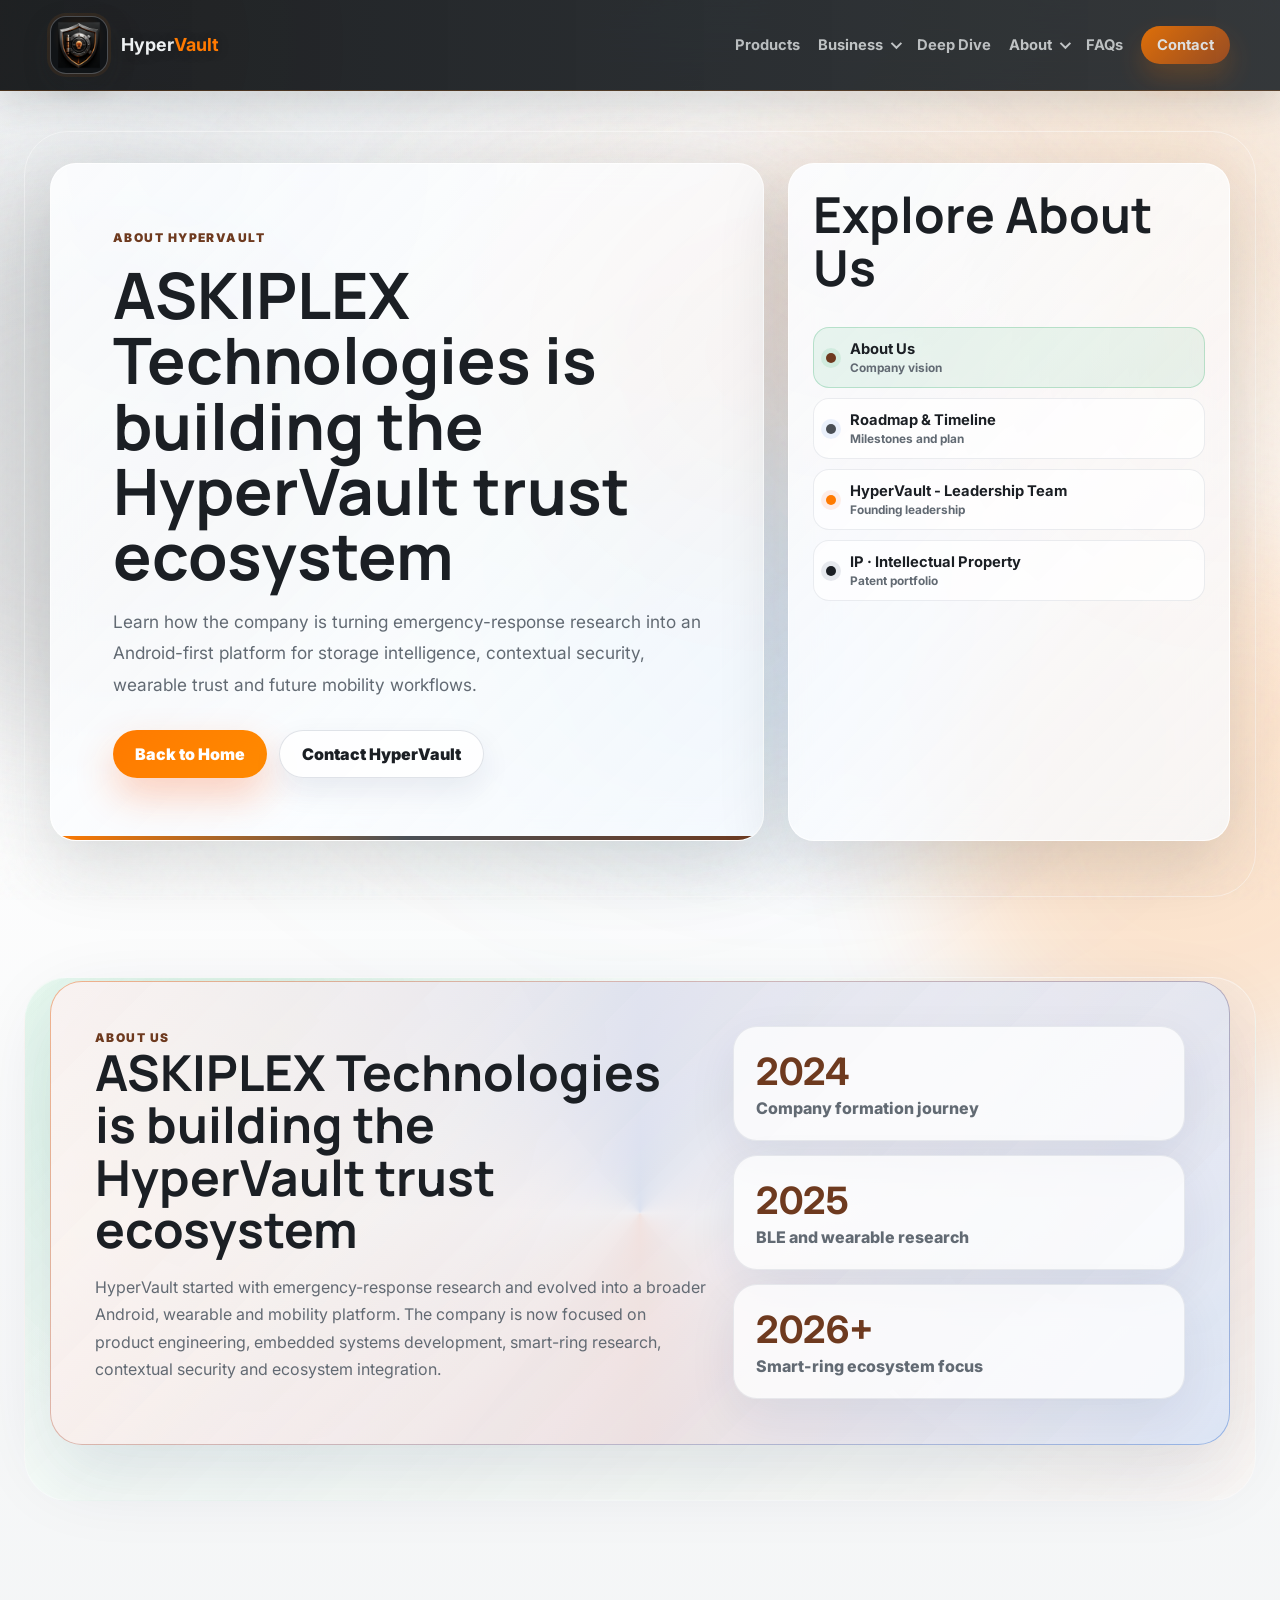
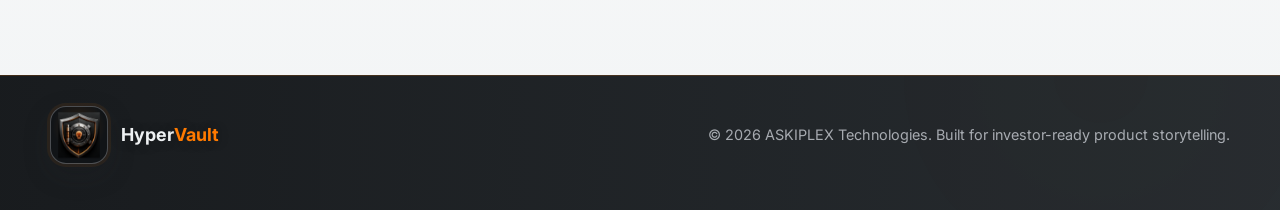
==== commit 7eee5964: "Home page updates to move sections. Fix slides show formatting." ====
--- a/about.html
+++ b/about.html
@@ -24,7 +24,6 @@
         <span class="brand-mark"><img src="assets/hypervault-logo-mark.png" alt="" /></span>
         <span>
           <strong><span>Hyper</span><span class="brand-vault">Vault</span></strong>
-          <small>SECURE | ORGANIZE | PROTECT</small>
         </span>
       </a>
       <button class="menu-toggle" aria-label="Open navigation" aria-expanded="false">☰</button>
@@ -152,7 +151,7 @@
   <footer class="footer">
     <a href="index.html" class="brand">
       <span class="brand-mark"><img src="assets/hypervault-logo-mark.png" alt="" /></span>
-      <span><strong><span>Hyper</span><span class="brand-vault">Vault</span></strong><small>SECURE | ORGANIZE | PROTECT</small></span>
+      <span><strong><span>Hyper</span><span class="brand-vault">Vault</span></strong></span>
     </a>
     <p>© 2026 ASKIPLEX Technologies. Built for investor-ready product storytelling.</p>
   </footer>
--- a/style.css
+++ b/style.css
@@ -950,6 +950,7 @@
 }
 
 .hero-top-grid > * {
+  align-self: stretch;
   min-width: 0;
 }
 
@@ -1037,16 +1038,16 @@
   max-width: none;
 }
 
-.hero-intro-stack .hero-subheadline {
-  flex: 1 1 auto;
-}
-
 .hero-tech-banner {
   position: relative;
   overflow: hidden;
+  display: flex;
+  flex-direction: column;
+  justify-content: center;
   width: 100%;
+  height: 100%;
   max-width: none;
-  min-height: 370px;
+  min-height: 500px;
   padding: clamp(24px, 3vw, 34px);
   border: 1px solid rgba(255,255,255,.58);
   border-radius: 30px;
@@ -1137,39 +1138,34 @@
 }
 
 .hero-brand-art {
-  position: absolute;
-  left: 50%;
-  bottom: 48px;
+  position: relative;
   z-index: 1;
   display: block;
-  width: min(calc(100% - 40px), 260px);
-  height: 178px;
-  margin: 0;
+  width: min(100%, 248px);
+  height: 162px;
+  margin: 14px auto 0;
   object-fit: contain;
   filter: drop-shadow(0 22px 26px rgba(0,0,0,.34));
-  transform: translateX(-50%);
+  transform: translateY(0);
   transition: transform .3s ease, filter .3s ease;
 }
 
 .hero-tech-banner:hover .hero-brand-art {
-  transform: translateX(-50%) translateY(-3px) scale(1.025);
+  transform: translateY(-3px) scale(1.025);
   filter: drop-shadow(0 28px 32px rgba(0,0,0,.42));
 }
 
 .hero-brand-tagline {
-  position: absolute;
-  left: 50%;
-  bottom: 14px;
+  position: relative;
   z-index: 2;
-  width: calc(100% - 38px);
-  margin: 0;
+  width: 100%;
+  margin: 8px auto 0;
   color: rgba(238,241,243,.9);
   font-size: clamp(.68rem, .82vw, .78rem) !important;
   font-weight: 850;
   line-height: 1.35;
   text-align: center;
   text-shadow: 0 3px 14px rgba(0,0,0,.5);
-  transform: translateX(-50%);
 }
 
 .hero-brand-tagline::before {
@@ -1219,21 +1215,24 @@
 }
 
 .hero-subheadline {
-  display: flex;
-  align-items: center;
-  min-height: 130px;
-  padding: clamp(20px, 2.2vw, 28px);
-  border: 1px solid rgba(255,255,255,.78);
-  border-radius: 22px;
-  background:
-    linear-gradient(135deg, rgba(255,255,255,.9), rgba(244,249,252,.74)),
-    radial-gradient(circle at 100% 0%, rgba(31,122,255,.1), transparent 12rem);
-  box-shadow: 0 18px 44px rgba(7,27,71,.09);
-  color: var(--navy);
-  font-size: clamp(1.12rem, 1.45vw, 1.32rem) !important;
+  position: relative;
+  z-index: 2;
+  display: block;
+  min-height: 0;
+  margin: 16px 0 0;
+  padding: clamp(14px, 1.6vw, 18px) clamp(15px, 1.8vw, 20px);
+  border: 1px solid rgba(255,255,255,.14);
+  border-left: 4px solid var(--orange);
+  border-radius: 18px;
+  background:
+    linear-gradient(135deg, rgba(255,255,255,.11), rgba(255,255,255,.055)),
+    radial-gradient(circle at 100% 0%, rgba(255,122,0,.16), transparent 13rem);
+  box-shadow: 0 18px 44px rgba(0,0,0,.17);
+  color: rgba(238,241,243,.92);
+  font-size: clamp(.98rem, 1.16vw, 1.08rem) !important;
   font-weight: 800;
-  line-height: 1.45;
-  margin-bottom: 0;
+  line-height: 1.52;
+  text-align: left;
   transition: transform .26s ease, box-shadow .26s ease, border-color .26s ease;
 }
 
@@ -1276,19 +1275,18 @@
 }
 
 .hero-actions {
-  display: flex;
-  flex-direction: column;
-  justify-content: center;
-  gap: 14px;
-  min-height: 100%;
-  margin: 0;
-  padding: clamp(18px, 2vw, 26px);
-  border: 1px solid rgba(255,255,255,.78);
-  border-radius: 22px;
-  background:
-    linear-gradient(135deg, rgba(255,255,255,.9), rgba(246,250,255,.72)),
-    radial-gradient(circle at 20% 10%, rgba(255,122,0,.12), transparent 12rem);
-  box-shadow: 0 18px 44px rgba(7,27,71,.09);
+  position: relative;
+  z-index: 2;
+  display: grid;
+  grid-template-columns: repeat(2, minmax(0, 1fr));
+  gap: 10px;
+  min-height: 0;
+  margin: 18px 0 0;
+  padding: 0;
+  border: 0;
+  border-radius: 0;
+  background: transparent;
+  box-shadow: none;
 }
 
 .hero-actions .btn {
@@ -1472,8 +1470,9 @@
   padding: 2px 0;
   border-radius: 18px;
   background:
-    linear-gradient(90deg, rgba(255,255,255,.72), rgba(246,250,255,.52)),
-    radial-gradient(circle at 14% 50%, rgba(7,87,212,.11), transparent 12rem);
+    linear-gradient(90deg, rgba(255,255,255,.1), rgba(255,255,255,.045)),
+    radial-gradient(circle at 14% 50%, rgba(255,122,0,.16), transparent 12rem);
+  border: 1px solid rgba(255,255,255,.1);
   -webkit-mask-image: linear-gradient(90deg, transparent, #000 9%, #000 91%, transparent);
   mask-image: linear-gradient(90deg, transparent, #000 9%, #000 91%, transparent);
 }
@@ -1498,11 +1497,13 @@
   min-height: 48px;
   min-width: max-content;
   padding: 10px 15px 10px 36px;
-  border: 1px solid rgba(7, 27, 71, .09);
+  border: 1px solid rgba(255,255,255,.14);
   border-radius: 16px;
-  color: var(--navy);
-  background: rgba(255,255,255,.84);
-  box-shadow: 0 14px 34px rgba(7,27,71,.08);
+  color: rgba(238,241,243,.9);
+  background:
+    linear-gradient(135deg, rgba(255,255,255,.11), rgba(255,255,255,.05)),
+    rgba(17,20,23,.62);
+  box-shadow: 0 14px 34px rgba(0,0,0,.16);
   font-size: .86rem;
   font-weight: 800;
   white-space: nowrap;
@@ -1520,7 +1521,7 @@
 }
 
 .capability-card strong {
-  color: var(--blue);
+  color: #f5f7f8;
   font-weight: 950;
 }
 
@@ -1584,16 +1585,23 @@
 
 .hero-carousel {
   overflow: hidden;
+  display: flex;
+  flex-direction: column;
   width: 100%;
+  height: 100%;
+  min-height: 500px;
   justify-self: end;
   padding: 10px;
   border-radius: 32px;
   background:
-    linear-gradient(135deg, rgba(255,255,255,.88), rgba(246,250,255,.72)),
-    radial-gradient(circle at 20% 8%, rgba(31,122,255,.16), transparent 18rem),
-    radial-gradient(circle at 100% 24%, rgba(255,90,20,.12), transparent 18rem);
-  border: 1px solid rgba(255,255,255,.82);
-  box-shadow: var(--shadow);
+    linear-gradient(145deg, rgba(17, 20, 23, .96), rgba(45, 52, 58, .88)),
+    radial-gradient(circle at 8% 0%, rgba(255,122,0,.2), transparent 17rem),
+    radial-gradient(circle at 100% 20%, rgba(209,213,219,.14), transparent 16rem);
+  border: 1px solid rgba(255,255,255,.58);
+  box-shadow:
+    0 30px 80px rgba(27, 31, 36, .22),
+    inset 0 1px 0 rgba(255,255,255,.18);
+  backdrop-filter: blur(18px);
 }
 
 .hero-carousel-header {
@@ -1606,7 +1614,7 @@
 }
 
 .hero-carousel-header > span {
-  color: var(--navy);
+  color: #eef1f3;
   font-weight: 900;
 }
 
@@ -1627,14 +1635,16 @@
 
 .hero-carousel-track {
   position: relative;
+  flex: 1 1 auto;
   min-height: auto;
-  aspect-ratio: 16 / 9;
   border-radius: 28px;
   overflow: hidden;
   background:
-    radial-gradient(circle at 50% 20%, rgba(31,122,255,.08), transparent 18rem),
-    white;
-  box-shadow: inset 0 0 0 1px rgba(255,255,255,.3);
+    radial-gradient(circle at 50% 20%, rgba(255,122,0,.12), transparent 18rem),
+    linear-gradient(145deg, rgba(13,16,18,.96), rgba(34,40,45,.9));
+  box-shadow:
+    inset 0 0 0 1px rgba(255,255,255,.12),
+    0 18px 42px rgba(0,0,0,.22);
 }
 
 .hero-carousel-track::after {
@@ -4032,9 +4042,8 @@
   }
 
   .hero-intro-stack {
-    display: grid;
-    grid-template-columns: repeat(2, minmax(0, 1fr));
-    align-items: stretch;
+    display: flex;
+    flex-direction: column;
   }
 
   .hero-intro-stack .hero-subheadline {
@@ -4194,7 +4203,8 @@
   }
 
   .hero-intro-stack {
-    grid-template-columns: 1fr;
+    display: flex;
+    flex-direction: column;
   }
 
   .hero-support-grid {
@@ -4212,6 +4222,7 @@
   }
 
   .hero-tech-banner {
+    min-height: auto;
     padding: 20px 18px;
     border-radius: 22px;
   }
@@ -4237,7 +4248,8 @@
   }
 
   .hero-subheadline {
-    font-size: 1.12rem !important;
+    margin-top: 14px;
+    font-size: 1rem !important;
   }
 
   .hero-description {
@@ -4246,6 +4258,8 @@
   }
 
   .hero-carousel {
+    height: auto;
+    min-height: auto;
     padding: 9px;
     border-radius: 24px;
   }
@@ -4347,6 +4361,10 @@
   .hero-actions,
   .contact-row {
     flex-direction: column;
+  }
+
+  .hero-actions {
+    grid-template-columns: 1fr;
   }
 
   .btn {
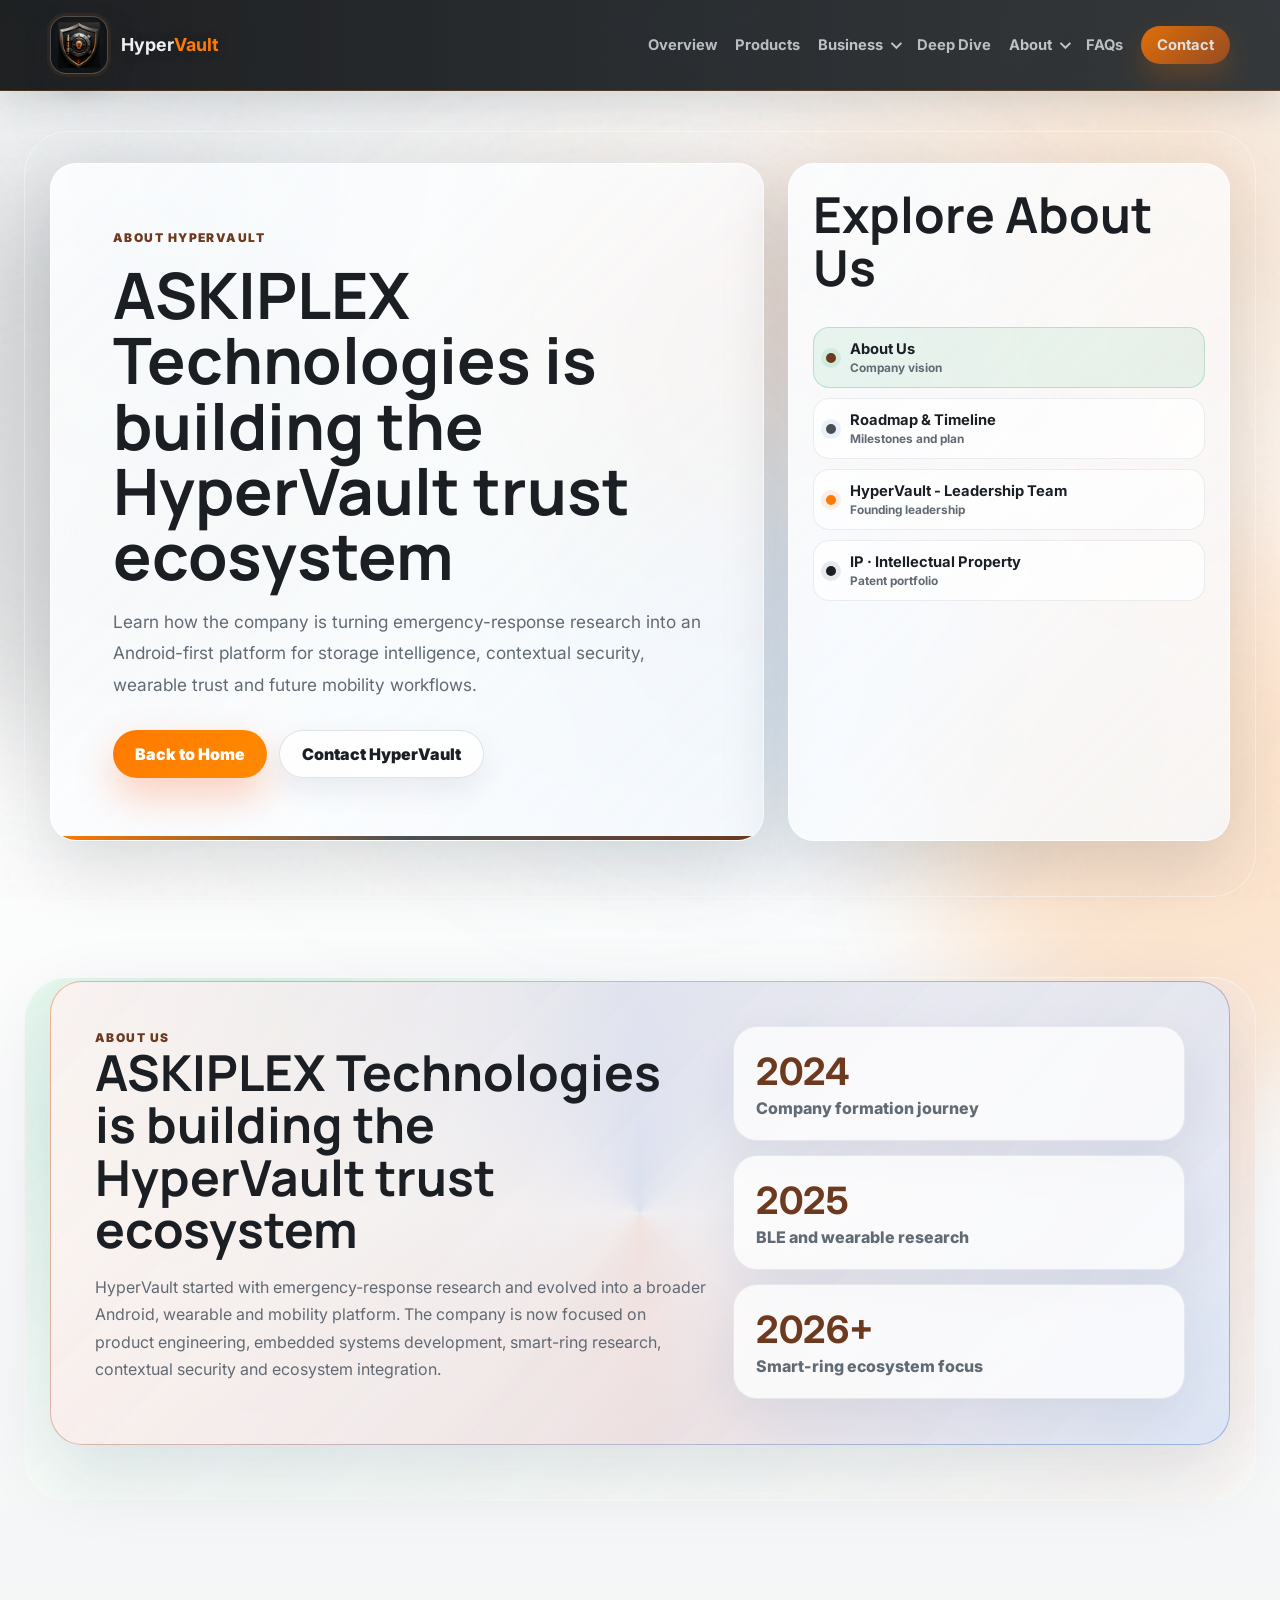
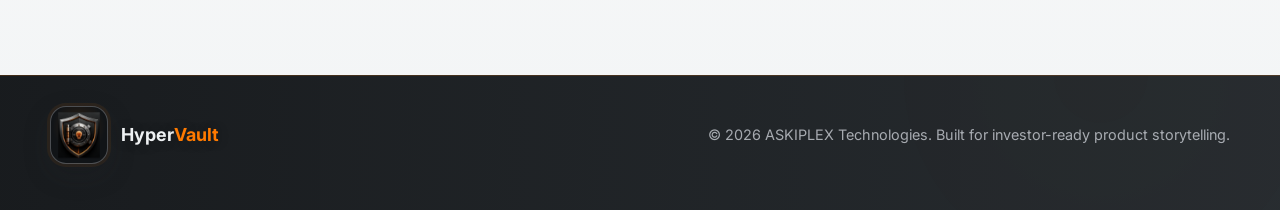
==== commit 9a631be4: "changes in main page, business page sections" ====
--- a/about.html
+++ b/about.html
@@ -28,6 +28,7 @@
       </a>
       <button class="menu-toggle" aria-label="Open navigation" aria-expanded="false">☰</button>
       <div class="nav-links">
+        <a href="index.html">Overview</a>
         <a href="index.html#products">Products</a>
         <details class="nav-dropdown">
           <summary>
@@ -40,6 +41,20 @@
               <span>
                 <strong>Business Model</strong>
                 <small>Monetization path</small>
+              </span>
+            </a>
+            <a href="business.html#market-opportunity">
+              <span class="submenu-dot blue-dot"></span>
+              <span>
+                <strong>Market Opportunity</strong>
+                <small>Software and wearables</small>
+              </span>
+            </a>
+            <a href="business.html#users">
+              <span class="submenu-dot navy-dot"></span>
+              <span>
+                <strong>Target Users</strong>
+                <small>Audience and expansion</small>
               </span>
             </a>
             <a href="business.html#investor">
--- a/style.css
+++ b/style.css
@@ -460,12 +460,71 @@
 .home-page .adoption-section { order: 2; }
 .home-page .pillar-showcase { order: 3; }
 .home-page .products { order: 4; }
-.home-page .target { order: 5; }
-.home-page .faqs { order: 6; }
-.home-page .cta { order: 7; }
+.home-page .faqs { order: 5; }
+.home-page .cta { order: 6; }
 
 .subpage-main {
   padding-bottom: 80px;
+}
+
+.business-page-title {
+  max-width: 900px;
+  margin: 10px 0 0;
+  font-size: 2rem;
+  line-height: 1.18;
+}
+
+.business-page .section-heading > .eyebrow,
+.business-page .market-opportunity-heading > .eyebrow {
+  display: block;
+  color: var(--navy);
+  font-family: var(--display);
+  font-size: 3.6rem;
+  font-weight: 800;
+  line-height: 1;
+  letter-spacing: 0;
+  text-transform: none;
+}
+
+.business-page .section-heading > h2,
+.business-page .market-opportunity-heading > h2 {
+  max-width: 900px;
+  margin: 12px 0 0;
+  font-size: 2rem;
+  line-height: 1.18;
+}
+
+.business-page .section-heading.centered > h2,
+.business-page .market-opportunity-heading > h2 {
+  margin-right: auto;
+  margin-left: auto;
+}
+
+.business-page .section-heading > p,
+.business-page .market-opportunity-heading > p {
+  max-width: 720px;
+  margin-top: 14px;
+  font-size: .94rem;
+  line-height: 1.65;
+}
+
+.business-page .market-opportunity-heading > p {
+  margin-right: auto;
+  margin-left: auto;
+}
+
+@media (max-width: 720px) {
+  .business-page .section-heading > .eyebrow,
+  .business-page .market-opportunity-heading > .eyebrow {
+    font-size: 2.45rem;
+  }
+
+  .business-page-title,
+  .business-page .section-heading > h2,
+  .business-page .market-opportunity-heading > h2 {
+    font-size: 1.5rem;
+    line-height: 1.25;
+  }
 }
 
 .subpage-hero {
@@ -2301,6 +2360,75 @@
   margin-bottom: 24px;
 }
 
+.adoption-pillars {
+  display: grid;
+  gap: clamp(20px, 2.6vw, 32px);
+}
+
+.adoption-pillar-group {
+  --pillar-accent: #e76f00;
+  position: relative;
+  padding: clamp(16px, 2vw, 24px);
+  border: 1px solid color-mix(in srgb, var(--pillar-accent) 20%, rgba(27,31,36,.1));
+  border-left: 4px solid var(--pillar-accent);
+  border-radius: 8px;
+  background:
+    linear-gradient(105deg, color-mix(in srgb, var(--pillar-accent) 8%, white), rgba(255,255,255,.82) 34%, rgba(245,248,250,.78));
+}
+
+.adoption-pillar-group:nth-child(2) { --pillar-accent: #087f8c; }
+.adoption-pillar-group:nth-child(3) { --pillar-accent: #3659a7; }
+.adoption-pillar-group:nth-child(4) { --pillar-accent: #0f7652; }
+.adoption-pillar-group:nth-child(5) { --pillar-accent: #8b4a2f; }
+
+.adoption-pillar-heading {
+  display: grid;
+  grid-template-columns: 52px minmax(0, 1fr);
+  align-items: center;
+  gap: 14px;
+  margin-bottom: 16px;
+}
+
+.adoption-pillar-heading > span {
+  width: 52px;
+  height: 52px;
+  display: grid;
+  place-items: center;
+  border-radius: 8px;
+  color: #fff;
+  background: var(--pillar-accent);
+  box-shadow: 0 10px 24px color-mix(in srgb, var(--pillar-accent) 24%, transparent);
+  font-family: var(--display);
+  font-size: .86rem;
+  font-weight: 900;
+}
+
+.adoption-pillar-heading h3 {
+  margin: 0;
+  color: var(--navy);
+  font-family: var(--display);
+  font-size: clamp(1.08rem, 1.8vw, 1.42rem);
+  line-height: 1.15;
+}
+
+.adoption-pillar-heading p {
+  max-width: 760px;
+  margin: 4px 0 0;
+  color: var(--muted);
+  font-size: .86rem;
+  font-weight: 650;
+  line-height: 1.45;
+}
+
+.adoption-pillar-group .adoption-card::before {
+  background: linear-gradient(180deg, var(--pillar-accent), var(--copper), var(--blue));
+}
+
+.adoption-pillar-group .adoption-icon {
+  color: color-mix(in srgb, var(--pillar-accent) 76%, white);
+  border-color: color-mix(in srgb, var(--pillar-accent) 42%, transparent);
+}
+
 .adoption-grid {
   display: grid;
   grid-template-columns: repeat(3, minmax(0, 1fr));
@@ -3029,7 +3157,1208 @@
   align-items: stretch;
 }
 
+/* Business: Market Opportunity */
+.market-opportunity {
+  position: relative;
+  width: min(1180px, calc(100vw - 32px));
+  margin: 12px auto 34px;
+  padding: 54px 32px 30px;
+  overflow: hidden;
+  border: 1px solid rgba(7, 27, 71, .12);
+  border-radius: 8px;
+  background:
+    linear-gradient(rgba(7, 27, 71, .035) 1px, transparent 1px),
+    linear-gradient(90deg, rgba(7, 27, 71, .035) 1px, transparent 1px),
+    linear-gradient(145deg, rgba(255,255,255,.97), rgba(239,245,252,.94));
+  background-size: 34px 34px, 34px 34px, auto;
+  box-shadow: 0 28px 80px rgba(7, 27, 71, .13);
+}
+
+.market-opportunity::before {
+  content: "";
+  position: absolute;
+  inset: 0 0 auto;
+  height: 5px;
+  background: linear-gradient(90deg, #0757d4 0 48%, #ff7a00 52% 100%);
+}
+
+.market-opportunity-heading {
+  max-width: 850px;
+  margin: 0 auto 30px;
+  text-align: center;
+}
+
+.market-opportunity-heading h2 {
+  margin: 10px 0 14px;
+  color: var(--navy);
+  font-size: clamp(2.25rem, 5vw, 4rem);
+  line-height: 1.03;
+}
+
+.market-opportunity-heading p {
+  max-width: 760px;
+  margin: 0 auto;
+  color: #41506a;
+  font-size: 1.08rem;
+}
+
+.market-convergence {
+  min-height: 78px;
+  margin-bottom: 20px;
+  padding: 12px 22px;
+  display: grid;
+  grid-template-columns: 1fr 1fr auto 1fr 1fr;
+  align-items: center;
+  gap: 14px;
+  color: rgba(255,255,255,.74);
+  background:
+    linear-gradient(90deg, rgba(7,87,212,.22), transparent 34%, transparent 66%, rgba(255,122,0,.22)),
+    #101821;
+  border: 1px solid rgba(255,255,255,.11);
+  border-radius: 8px;
+  box-shadow: 0 18px 42px rgba(15,24,34,.22);
+}
+
+.market-convergence > span {
+  font-size: .72rem;
+  font-weight: 900;
+  text-align: center;
+  text-transform: uppercase;
+  letter-spacing: .06em;
+}
+
+.market-convergence strong {
+  min-width: 170px;
+  display: flex;
+  align-items: center;
+  justify-content: center;
+  gap: 8px;
+  color: white;
+  font-size: 1.05rem;
+}
+
+.market-convergence strong img {
+  width: 42px;
+  height: 42px;
+  object-fit: contain;
+  filter: drop-shadow(0 5px 9px rgba(0,0,0,.45));
+}
+
+.market-convergence strong span {
+  color: var(--orange);
+}
+
+.market-opportunity-grid {
+  display: grid;
+  grid-template-columns: 1fr 1fr;
+  gap: 20px;
+}
+
+.market-lane {
+  position: relative;
+  min-width: 0;
+  padding: 24px;
+  overflow: hidden;
+  border: 1px solid var(--market-border);
+  border-radius: 8px;
+  background: linear-gradient(155deg, rgba(255,255,255,.98), var(--market-wash));
+  box-shadow: inset 0 -4px 0 var(--market-accent), 0 16px 44px rgba(7,27,71,.1);
+  transition: transform .3s ease, box-shadow .3s ease, border-color .3s ease;
+}
+
+.market-lane::after {
+  content: "";
+  position: absolute;
+  top: 0;
+  right: 0;
+  width: 120px;
+  height: 120px;
+  opacity: .4;
+  background:
+    linear-gradient(90deg, transparent 49%, var(--market-border) 50% 51%, transparent 52%),
+    linear-gradient(transparent 49%, var(--market-border) 50% 51%, transparent 52%);
+  background-size: 20px 20px;
+  pointer-events: none;
+  mask-image: linear-gradient(135deg, black, transparent 72%);
+}
+
+.market-lane:hover {
+  transform: translateY(-6px);
+  border-color: var(--market-accent);
+  box-shadow: inset 0 -4px 0 var(--market-accent), 0 26px 64px var(--market-shadow);
+}
+
+.software-market {
+  --market-accent: #0757d4;
+  --market-deep: #073da0;
+  --market-wash: rgba(219,234,255,.82);
+  --market-border: rgba(7,87,212,.2);
+  --market-shadow: rgba(7,87,212,.19);
+}
+
+.wearable-market {
+  --market-accent: #ff6a00;
+  --market-deep: #9c3d00;
+  --market-wash: rgba(255,235,214,.84);
+  --market-border: rgba(255,106,0,.24);
+  --market-shadow: rgba(255,106,0,.19);
+}
+
+.market-lane-header {
+  position: relative;
+  z-index: 1;
+  display: flex;
+  align-items: center;
+  gap: 14px;
+  margin-bottom: 20px;
+}
+
+.market-lane-icon {
+  width: 54px;
+  height: 54px;
+  flex: 0 0 54px;
+  display: grid;
+  place-items: center;
+  color: white;
+  border-radius: 8px;
+  background: linear-gradient(145deg, var(--market-accent), var(--market-deep));
+  box-shadow: 0 12px 24px var(--market-shadow);
+}
+
+.market-lane-icon svg,
+.market-metric-icon svg,
+.wearable-device-row svg {
+  width: 25px;
+  height: 25px;
+  fill: none;
+  stroke: currentColor;
+  stroke-width: 1.8;
+  stroke-linecap: round;
+  stroke-linejoin: round;
+}
+
+.market-kicker {
+  display: block;
+  margin-bottom: 3px;
+  color: var(--market-accent);
+  font-size: .7rem;
+  font-weight: 900;
+  text-transform: uppercase;
+  letter-spacing: .08em;
+}
+
+.market-lane-header h3 {
+  margin: 0;
+  color: var(--navy);
+  font-size: clamp(1.15rem, 2.2vw, 1.55rem);
+}
+
+.market-metric-grid {
+  display: grid;
+  grid-template-columns: 1.2fr 1fr 1fr;
+  gap: 10px;
+}
+
+.market-metric {
+  min-width: 0;
+  min-height: 178px;
+  padding: 18px 12px;
+  display: flex;
+  flex-direction: column;
+  align-items: center;
+  justify-content: center;
+  text-align: center;
+  border: 1px solid var(--market-border);
+  border-radius: 8px;
+  background: rgba(255,255,255,.82);
+  transition: transform .25s ease, background-color .25s ease;
+}
+
+.market-metric:hover {
+  transform: translateY(-4px);
+  background: white;
+}
+
+.market-metric-icon {
+  width: 42px;
+  height: 42px;
+  margin-bottom: 8px;
+  display: grid;
+  place-items: center;
+  color: var(--market-accent);
+}
+
+.market-metric strong {
+  color: var(--market-deep);
+  font-size: clamp(1.8rem, 3.6vw, 2.5rem);
+  line-height: 1;
+}
+
+.market-metric p {
+  margin: 9px 0 0;
+  color: #40506a;
+  font-size: .78rem;
+  font-weight: 750;
+  line-height: 1.35;
+}
+
+.market-share-ring {
+  width: 92px;
+  height: 92px;
+  display: grid;
+  place-items: center;
+  border-radius: 50%;
+  background: conic-gradient(var(--market-accent) 0 60%, #dce7f7 60%);
+  box-shadow: 0 10px 26px var(--market-shadow);
+}
+
+.market-share-ring::before {
+  content: "";
+  width: 68px;
+  height: 68px;
+  grid-area: 1 / 1;
+  border-radius: 50%;
+  background: white;
+}
+
+.market-share-ring span {
+  position: relative;
+  grid-area: 1 / 1;
+  color: var(--market-deep);
+  font-size: 1.3rem;
+  font-weight: 950;
+}
+
+.market-pressure {
+  margin-top: 14px;
+  padding: 16px;
+  border: 1px solid var(--market-border);
+  border-radius: 8px;
+  background: rgba(255,255,255,.72);
+}
+
+.market-pressure h4 {
+  margin: 0 0 12px;
+  color: var(--navy);
+  font-size: .92rem;
+}
+
+.market-signal {
+  position: relative;
+  min-height: 42px;
+  padding: 7px 0 10px;
+  display: grid;
+  grid-template-columns: 30px 1fr;
+  align-items: center;
+  gap: 9px;
+  border-top: 1px solid rgba(7,27,71,.08);
+}
+
+.market-signal:first-of-type {
+  border-top: 0;
+}
+
+.market-signal p {
+  margin: 0;
+  color: #2d3b52;
+  font-size: .78rem;
+  font-weight: 720;
+  line-height: 1.35;
+}
+
+.signal-icon {
+  width: 26px;
+  height: 26px;
+  display: grid;
+  place-items: center;
+  color: white;
+  border-radius: 6px;
+  background: var(--market-accent);
+  font-size: .62rem;
+  font-weight: 950;
+}
+
+.market-signal i {
+  position: absolute;
+  left: 39px;
+  right: 0;
+  bottom: 4px;
+  height: 2px;
+  overflow: hidden;
+  border-radius: 2px;
+  background: rgba(7,27,71,.08);
+}
+
+.market-signal i::after {
+  content: "";
+  display: block;
+  width: var(--signal);
+  height: 100%;
+  background: var(--market-accent);
+  transform: scaleX(0);
+  transform-origin: left;
+  transition: transform 1.1s cubic-bezier(.2,.7,.2,1);
+}
+
+.market-opportunity.visible .market-signal i::after {
+  transform: scaleX(1);
+}
+
+.wearable-growth-stage {
+  min-height: 178px;
+  padding: 16px;
+  display: grid;
+  grid-template-columns: .85fr 1.25fr .95fr;
+  align-items: stretch;
+  gap: 10px;
+  border: 1px solid var(--market-border);
+  border-radius: 8px;
+  background: rgba(255,255,255,.82);
+}
+
+.growth-metric {
+  display: flex;
+  flex-direction: column;
+  justify-content: center;
+}
+
+.growth-metric > span {
+  color: #687386;
+  font-size: .65rem;
+  font-weight: 850;
+  text-transform: uppercase;
+  letter-spacing: .05em;
+}
+
+.growth-metric strong {
+  margin: 8px 0 5px;
+  color: var(--market-deep);
+  font-size: clamp(1.95rem, 3.7vw, 2.65rem);
+  line-height: .92;
+}
+
+.growth-metric strong small {
+  font-size: .42em;
+}
+
+.growth-metric p {
+  margin: 0;
+  color: #3f4c61;
+  font-size: .72rem;
+  font-weight: 800;
+}
+
+.market-value {
+  padding-left: 10px;
+  border-left: 1px solid var(--market-border);
+}
+
+.market-value strong {
+  white-space: nowrap;
+}
+
+.market-value strong small {
+  display: block;
+  margin-bottom: 5px;
+  color: var(--market-accent);
+  font-size: .3em;
+  letter-spacing: .06em;
+}
+
+.growth-chart {
+  position: relative;
+  height: 138px;
+  display: flex;
+  align-items: flex-end;
+  justify-content: space-between;
+  gap: 5px;
+  padding: 16px 6px 20px;
+  border-bottom: 1px solid var(--market-border);
+}
+
+.growth-bar {
+  position: relative;
+  z-index: 1;
+  width: 16%;
+  height: var(--bar-height);
+  min-height: 14px;
+  border-radius: 3px 3px 0 0;
+  background: linear-gradient(180deg, #ff9c3f, var(--market-accent));
+  box-shadow: 0 6px 14px var(--market-shadow);
+  transform: scaleY(0);
+  transform-origin: bottom;
+  transition: transform .85s cubic-bezier(.2,.7,.2,1);
+}
+
+.market-opportunity.visible .growth-bar {
+  transform: scaleY(1);
+}
+
+.growth-bar:nth-of-type(3) { transition-delay: .08s; }
+.growth-bar:nth-of-type(4) { transition-delay: .16s; }
+.growth-bar:nth-of-type(5) { transition-delay: .24s; }
+.growth-bar:nth-of-type(6) { transition-delay: .32s; }
+
+.growth-bar i {
+  position: absolute;
+  bottom: -17px;
+  left: 50%;
+  color: #768196;
+  font-size: .58rem;
+  font-style: normal;
+  font-weight: 800;
+  transform: translateX(-50%);
+}
+
+.growth-line {
+  position: absolute;
+  z-index: 2;
+  left: 8px;
+  right: 8px;
+  top: 30px;
+  height: 50px;
+  border-top: 3px solid var(--market-deep);
+  transform: rotate(-22deg) scaleX(0);
+  transform-origin: left;
+  transition: transform 1s .4s ease;
+  pointer-events: none;
+}
+
+.growth-line::after {
+  content: "";
+  position: absolute;
+  right: -2px;
+  top: -8px;
+  width: 11px;
+  height: 11px;
+  border-top: 3px solid var(--market-deep);
+  border-right: 3px solid var(--market-deep);
+  transform: rotate(45deg);
+}
+
+.market-opportunity.visible .growth-line {
+  transform: rotate(-22deg) scaleX(1);
+}
+
+.wearable-device-row {
+  margin-top: 10px;
+  display: grid;
+  grid-template-columns: repeat(3, 1fr);
+  gap: 8px;
+}
+
+.wearable-device-row span {
+  min-height: 52px;
+  padding: 8px;
+  display: flex;
+  align-items: center;
+  justify-content: center;
+  gap: 6px;
+  color: var(--market-deep);
+  border: 1px solid var(--market-border);
+  border-radius: 8px;
+  background: rgba(255,255,255,.72);
+  font-size: .7rem;
+  font-weight: 850;
+  text-align: center;
+}
+
+.wearable-device-row svg {
+  width: 22px;
+  height: 22px;
+  flex: 0 0 22px;
+}
+
+.market-reference-note {
+  margin: 18px 0 0;
+  color: #697589;
+  font-size: .7rem;
+  text-align: center;
+}
+
+@media (max-width: 1080px) {
+  .market-opportunity-grid {
+    grid-template-columns: 1fr;
+  }
+
+  .market-convergence {
+    grid-template-columns: repeat(2, 1fr);
+  }
+
+  .market-convergence strong {
+    grid-column: 1 / -1;
+    grid-row: 1;
+  }
+}
+
+@media (max-width: 720px) {
+  .market-opportunity {
+    width: calc(100% - 24px);
+    padding: 42px 14px 22px;
+  }
+
+  .market-opportunity-heading h2 {
+    font-size: clamp(2rem, 11vw, 3rem);
+  }
+
+  .market-convergence {
+    padding: 14px 10px;
+    gap: 10px;
+  }
+
+  .market-convergence > span {
+    font-size: .61rem;
+  }
+
+  .market-lane {
+    padding: 16px;
+  }
+
+  .market-metric-grid {
+    grid-template-columns: 1fr 1fr;
+  }
+
+  .market-metric-featured {
+    grid-column: 1 / -1;
+  }
+
+  .wearable-growth-stage {
+    grid-template-columns: 1fr 1fr;
+  }
+
+  .growth-chart {
+    grid-column: 1 / -1;
+    grid-row: 2;
+  }
+
+  .market-value {
+    border-left: 1px solid var(--market-border);
+  }
+
+  .wearable-device-row {
+    grid-template-columns: 1fr;
+  }
+}
+
+@media (prefers-reduced-motion: reduce) {
+  .market-lane,
+  .market-metric,
+  .market-signal i::after,
+  .growth-bar,
+  .growth-line {
+    transition: none;
+  }
+
+  .market-signal i::after,
+  .growth-bar,
+  .growth-line {
+    transform: none;
+  }
+}
+
+/* Business: recurring revenue model */
+.business-model-story {
+  position: relative;
+  margin-bottom: 30px;
+  padding: 30px;
+  overflow: hidden;
+  border: 1px solid rgba(7, 27, 71, .13);
+  border-radius: 8px;
+  background:
+    linear-gradient(rgba(7, 27, 71, .03) 1px, transparent 1px),
+    linear-gradient(90deg, rgba(7, 27, 71, .03) 1px, transparent 1px),
+    rgba(250, 252, 255, .96);
+  background-size: 28px 28px;
+  box-shadow: 0 24px 72px rgba(7, 27, 71, .12);
+}
+
+.business-model-story::before {
+  content: "";
+  position: absolute;
+  inset: 0 0 auto;
+  height: 5px;
+  background: linear-gradient(90deg, #596170 0 31%, #0757d4 31% 74%, #ff7a00 74% 100%);
+}
+
+.model-story-heading {
+  max-width: 860px;
+  margin: 0 auto 26px;
+  text-align: center;
+}
+
+.model-story-heading h3 {
+  margin: 9px 0 10px;
+  color: var(--navy);
+  font-size: clamp(1.85rem, 4vw, 3rem);
+  line-height: 1.08;
+}
+
+.model-story-heading p {
+  max-width: 760px;
+  margin: 0 auto;
+  color: #536078;
+}
+
+.model-comparison-grid {
+  display: grid;
+  grid-template-columns: .78fr 1.42fr;
+  gap: 18px;
+  align-items: stretch;
+}
+
+.legacy-model-panel,
+.hypervault-model-panel {
+  position: relative;
+  min-width: 0;
+  padding: 22px;
+  border-radius: 8px;
+  transition: transform .3s ease, box-shadow .3s ease;
+}
+
+.legacy-model-panel {
+  border: 1px solid rgba(89, 97, 112, .22);
+  background: linear-gradient(155deg, rgba(255,255,255,.96), rgba(230,234,240,.9));
+  box-shadow: inset 0 -4px 0 #697181, 0 16px 38px rgba(48, 57, 72, .1);
+}
+
+.hypervault-model-panel {
+  border: 1px solid rgba(7,87,212,.2);
+  background:
+    linear-gradient(145deg, rgba(255,255,255,.98), rgba(232,242,255,.9)),
+    white;
+  box-shadow: inset 0 -4px 0 #0757d4, 0 16px 42px rgba(7,87,212,.13);
+}
+
+.legacy-model-panel:hover,
+.hypervault-model-panel:hover {
+  transform: translateY(-5px);
+}
+
+.legacy-model-panel:hover {
+  box-shadow: inset 0 -4px 0 #697181, 0 25px 54px rgba(48, 57, 72, .16);
+}
+
+.hypervault-model-panel:hover {
+  box-shadow: inset 0 -4px 0 #0757d4, 0 25px 58px rgba(7,87,212,.19);
+}
+
+.model-panel-heading {
+  display: flex;
+  align-items: center;
+  gap: 12px;
+  padding-bottom: 14px;
+  border-bottom: 1px solid rgba(7,27,71,.1);
+}
+
+.model-panel-number {
+  width: 42px;
+  height: 42px;
+  flex: 0 0 42px;
+  display: grid;
+  place-items: center;
+  color: white;
+  border-radius: 8px;
+  background: #596170;
+  font-size: .78rem;
+  font-weight: 950;
+}
+
+.hypervault-model-panel .model-panel-number {
+  background: linear-gradient(145deg, #0757d4, #00378f);
+  box-shadow: 0 9px 20px rgba(7,87,212,.24);
+}
+
+.model-panel-heading div > span {
+  display: block;
+  margin-bottom: 2px;
+  color: #687386;
+  font-size: .66rem;
+  font-weight: 900;
+  text-transform: uppercase;
+  letter-spacing: .07em;
+}
+
+.hypervault-model-panel .model-panel-heading div > span {
+  color: #0757d4;
+}
+
+.model-panel-heading h4 {
+  margin: 0;
+  color: var(--navy);
+  font-size: 1.2rem;
+}
+
+.model-points {
+  margin: 16px 0 20px;
+  padding: 0;
+  display: grid;
+  gap: 8px;
+  list-style: none;
+}
+
+.model-points li {
+  position: relative;
+  padding-left: 24px;
+  color: #334159;
+  font-size: .78rem;
+  font-weight: 720;
+  line-height: 1.35;
+}
+
+.model-points li::before {
+  content: "";
+  position: absolute;
+  left: 2px;
+  top: .28em;
+  width: 11px;
+  height: 11px;
+  border: 2px solid #7d8695;
+  border-radius: 50%;
+}
+
+.legacy-points li::after {
+  content: "";
+  position: absolute;
+  left: 5px;
+  top: .62em;
+  width: 7px;
+  height: 2px;
+  background: #7d8695;
+  transform: rotate(-45deg);
+}
+
+.hypervault-points {
+  grid-template-columns: repeat(2, 1fr);
+}
+
+.hypervault-points li::before {
+  border-color: #0757d4;
+  background: rgba(7,87,212,.08);
+}
+
+.hypervault-points li::after {
+  content: "";
+  position: absolute;
+  left: 5px;
+  top: .48em;
+  width: 5px;
+  height: 3px;
+  border-left: 2px solid #0757d4;
+  border-bottom: 2px solid #0757d4;
+  transform: rotate(-45deg);
+}
+
+.weak-funnel {
+  min-height: 244px;
+  padding: 16px 10px 6px;
+  display: flex;
+  align-items: flex-end;
+  justify-content: center;
+  gap: 5px;
+  overflow: hidden;
+  border: 1px solid rgba(89,97,112,.18);
+  border-radius: 8px;
+  background: rgba(255,255,255,.72);
+}
+
+.funnel-stage {
+  width: 25%;
+  padding: 18px 5px 12px;
+  display: flex;
+  flex-direction: column;
+  align-items: center;
+  justify-content: flex-end;
+  gap: 5px;
+  color: white;
+  text-align: center;
+  clip-path: polygon(18% 0, 82% 0, 100% 100%, 0 100%);
+  transition: transform .3s ease, filter .3s ease;
+}
+
+.funnel-stage:hover {
+  transform: translateY(-6px);
+  filter: brightness(1.08);
+}
+
+.funnel-stage svg {
+  width: 30px;
+  height: 30px;
+  margin-bottom: auto;
+  fill: none;
+  stroke: currentColor;
+  stroke-width: 2;
+  stroke-linecap: round;
+  stroke-linejoin: round;
+}
+
+.funnel-stage strong {
+  font-size: .72rem;
+}
+
+.funnel-stage small {
+  color: rgba(255,255,255,.75);
+  font-size: .58rem;
+}
+
+.stage-download { height: 208px; background: #4c5360; }
+.stage-once { height: 176px; background: #6d7480; }
+.stage-drop { height: 142px; background: #8a919c; }
+.stage-minimal { height: 108px; background: #a8adb4; }
+
+.legacy-outcome {
+  margin-top: 12px;
+  padding: 10px 12px;
+  display: grid;
+  grid-template-columns: auto 1fr;
+  column-gap: 9px;
+  align-items: center;
+  color: #505a6b;
+  border-radius: 8px;
+  background: rgba(89,97,112,.09);
+}
+
+.legacy-outcome > span {
+  width: 10px;
+  height: 10px;
+  grid-row: 1 / 3;
+  border-radius: 50%;
+  background: #7f8793;
+  box-shadow: 0 0 0 5px rgba(89,97,112,.1);
+}
+
+.legacy-outcome strong {
+  font-size: .76rem;
+}
+
+.legacy-outcome small {
+  color: #7b8493;
+  font-size: .65rem;
+}
+
+.revenue-path {
+  display: grid;
+  grid-template-columns: repeat(5, minmax(0, 1fr));
+  gap: 10px;
+}
+
+.model-stage {
+  --stage-color: #0757d4;
+  position: relative;
+  min-width: 0;
+  min-height: 210px;
+  padding: 14px 9px;
+  display: flex;
+  flex-direction: column;
+  align-items: center;
+  text-align: center;
+  border: 1px solid color-mix(in srgb, var(--stage-color) 45%, white);
+  border-radius: 8px;
+  background: rgba(255,255,255,.88);
+  box-shadow: inset 0 3px 0 var(--stage-color);
+  transition: transform .25s ease, box-shadow .25s ease, background-color .25s ease;
+}
+
+.model-stage:not(:last-child)::after {
+  content: "";
+  position: absolute;
+  z-index: 3;
+  top: 50%;
+  right: -11px;
+  width: 12px;
+  height: 3px;
+  background: #0757d4;
+  box-shadow: 8px -4px 0 -2px #0757d4, 8px 4px 0 -2px #0757d4;
+}
+
+.model-stage:hover {
+  z-index: 4;
+  transform: translateY(-7px);
+  background: white;
+  box-shadow: inset 0 3px 0 var(--stage-color), 0 16px 30px color-mix(in srgb, var(--stage-color) 20%, transparent);
+}
+
+.freemium-stage { --stage-color: #0757d4; }
+.premium-stage { --stage-color: #0088d9; }
+.pro-stage { --stage-color: #7044df; }
+.b2b-stage { --stage-color: #00a48f; }
+.ecosystem-stage { --stage-color: #ff7100; }
+
+.stage-icon {
+  width: 48px;
+  height: 48px;
+  margin: 4px 0 12px;
+  display: grid;
+  place-items: center;
+  color: white;
+  border-radius: 8px;
+  background: var(--stage-color);
+  box-shadow: 0 9px 22px color-mix(in srgb, var(--stage-color) 28%, transparent);
+}
+
+.stage-icon svg,
+.revenue-engine svg {
+  width: 26px;
+  height: 26px;
+  fill: none;
+  stroke: currentColor;
+  stroke-width: 1.8;
+  stroke-linecap: round;
+  stroke-linejoin: round;
+}
+
+.stage-step {
+  margin-bottom: 4px;
+  color: var(--stage-color);
+  font-size: .58rem;
+  font-weight: 950;
+  text-transform: uppercase;
+  letter-spacing: .07em;
+}
+
+.model-stage strong {
+  min-height: 34px;
+  color: var(--navy);
+  font-size: .84rem;
+  line-height: 1.18;
+}
+
+.model-stage p {
+  margin: 7px 0 0;
+  color: #56637a;
+  font-size: .63rem;
+  font-weight: 680;
+  line-height: 1.35;
+}
+
+.revenue-engine {
+  position: relative;
+  min-height: 62px;
+  margin-top: 12px;
+  padding: 10px 20px;
+  display: grid;
+  grid-template-columns: auto auto 1fr;
+  align-items: center;
+  gap: 11px;
+  overflow: hidden;
+  color: white;
+  border-radius: 8px;
+  background:
+    linear-gradient(90deg, #003b9d, #0757d4 56%, #003b9d),
+    #0757d4;
+  background-size: 200% 100%;
+  box-shadow: 0 14px 28px rgba(7,87,212,.24);
+  animation: revenueFlow 5s linear infinite;
+}
+
+.revenue-engine svg {
+  position: relative;
+  z-index: 1;
+}
+
+.revenue-engine strong {
+  position: relative;
+  z-index: 1;
+  font-size: 1rem;
+}
+
+.revenue-engine small {
+  position: relative;
+  z-index: 1;
+  justify-self: end;
+  color: rgba(255,255,255,.78);
+  font-size: .68rem;
+  font-weight: 800;
+  text-transform: uppercase;
+  letter-spacing: .05em;
+}
+
+.engine-pulse {
+  position: absolute;
+  left: -20%;
+  width: 18%;
+  height: 100%;
+  background: linear-gradient(90deg, transparent, rgba(255,255,255,.2), transparent);
+  transform: skewX(-20deg);
+  animation: enginePulse 3.2s ease-in-out infinite;
+}
+
+.model-value-strip {
+  margin-top: 18px;
+  padding: 10px;
+  display: grid;
+  grid-template-columns: repeat(5, 1fr);
+  gap: 8px;
+  border: 1px solid rgba(7,27,71,.12);
+  border-radius: 8px;
+  background: #101821;
+  box-shadow: 0 16px 34px rgba(16,24,33,.18);
+}
+
+.model-value-strip > span {
+  min-width: 0;
+  padding: 10px;
+  display: grid;
+  grid-template-columns: auto 1fr;
+  column-gap: 8px;
+  align-items: center;
+  border-right: 1px solid rgba(255,255,255,.12);
+}
+
+.model-value-strip > span:last-child {
+  border-right: 0;
+}
+
+.model-value-strip b {
+  width: 28px;
+  height: 28px;
+  grid-row: 1 / 3;
+  display: grid;
+  place-items: center;
+  color: white;
+  border-radius: 6px;
+  background: #0757d4;
+  font-size: .62rem;
+}
+
+.model-value-strip > span:nth-child(3) b { background: #7044df; }
+.model-value-strip > span:nth-child(4) b { background: #00a48f; }
+.model-value-strip > span:nth-child(5) b { background: #ff7100; }
+
+.model-value-strip strong {
+  min-width: 0;
+  color: white;
+  font-size: .7rem;
+  line-height: 1.2;
+}
+
+.model-value-strip small {
+  min-width: 0;
+  color: rgba(255,255,255,.58);
+  font-size: .58rem;
+  line-height: 1.25;
+}
+
+@keyframes revenueFlow {
+  to { background-position: 200% 0; }
+}
+
+@keyframes enginePulse {
+  0%, 20% { left: -20%; }
+  70%, 100% { left: 110%; }
+}
+
+@media (max-width: 1080px) {
+  .model-comparison-grid {
+    grid-template-columns: 1fr;
+  }
+
+  .legacy-model-panel {
+    display: grid;
+    grid-template-columns: .9fr 1.1fr;
+    gap: 0 20px;
+  }
+
+  .legacy-model-panel .model-panel-heading,
+  .legacy-model-panel .legacy-outcome {
+    grid-column: 1 / -1;
+  }
+
+  .legacy-model-panel .weak-funnel {
+    grid-column: 2;
+    grid-row: 2 / 4;
+  }
+
+  .model-value-strip {
+    grid-template-columns: repeat(3, 1fr);
+  }
+
+  .model-value-strip > span:nth-child(3) {
+    border-right: 0;
+  }
+}
+
+@media (max-width: 720px) {
+  .business-model-story {
+    padding: 24px 12px 16px;
+  }
+
+  .legacy-model-panel,
+  .hypervault-model-panel {
+    padding: 16px;
+  }
+
+  .legacy-model-panel {
+    display: block;
+  }
+
+  .hypervault-points {
+    grid-template-columns: 1fr;
+  }
+
+  .weak-funnel {
+    min-height: 220px;
+  }
+
+  .stage-download { height: 188px; }
+  .stage-once { height: 160px; }
+  .stage-drop { height: 130px; }
+  .stage-minimal { height: 100px; }
+
+  .revenue-path {
+    grid-template-columns: repeat(2, 1fr);
+  }
+
+  .model-stage {
+    min-height: 192px;
+  }
+
+  .model-stage:not(:last-child)::after {
+    display: none;
+  }
+
+  .model-stage:last-child {
+    grid-column: 1 / -1;
+  }
+
+  .revenue-engine {
+    grid-template-columns: auto 1fr;
+  }
+
+  .revenue-engine small {
+    grid-column: 1 / -1;
+    justify-self: start;
+  }
+
+  .model-value-strip {
+    grid-template-columns: 1fr;
+  }
+
+  .model-value-strip > span,
+  .model-value-strip > span:nth-child(3) {
+    border-right: 0;
+    border-bottom: 1px solid rgba(255,255,255,.12);
+  }
+
+  .model-value-strip > span:last-child {
+    border-bottom: 0;
+  }
+}
+
+@media (prefers-reduced-motion: reduce) {
+  .legacy-model-panel,
+  .hypervault-model-panel,
+  .funnel-stage,
+  .model-stage,
+  .revenue-engine,
+  .engine-pulse {
+    animation: none;
+    transition: none;
+  }
+}
+
 .revenue-card {
+  display: flex;
+  flex-direction: column;
   background: linear-gradient(180deg, rgba(255,255,255,.88), rgba(243,248,255,.88));
 }
 
@@ -3038,6 +4367,7 @@
 }
 
 .revenue-card ul {
+  flex: 1;
   margin: 22px 0;
   padding: 0;
   list-style: none;
@@ -3070,8 +4400,164 @@
   font-size: 1.1rem;
 }
 
+.subscription-price-panel {
+  position: relative;
+  margin-top: auto;
+  padding: 16px;
+  overflow: hidden;
+  color: white;
+  border: 1px solid rgba(255,122,0,.28);
+  border-left: 4px solid var(--orange);
+  border-radius: 8px;
+  background:
+    linear-gradient(115deg, rgba(255,255,255,.08), transparent 38%),
+    linear-gradient(145deg, #11171d, #283139);
+  box-shadow: 0 15px 34px rgba(17,23,29,.22), inset 0 1px 0 rgba(255,255,255,.12);
+}
+
+.subscription-price-panel::after {
+  content: "";
+  position: absolute;
+  inset: 0 auto 0 -28%;
+  width: 22%;
+  pointer-events: none;
+  background: linear-gradient(90deg, transparent, rgba(255,255,255,.12), transparent);
+  transform: skewX(-20deg);
+  animation: priceSheen 4.5s ease-in-out infinite;
+}
+
+.price-panel-heading {
+  position: relative;
+  z-index: 1;
+  margin-bottom: 13px;
+  padding-bottom: 11px;
+  border-bottom: 1px solid rgba(255,255,255,.12);
+}
+
+.price-panel-heading span,
+.price-panel-heading small {
+  display: block;
+}
+
+.price-panel-heading span {
+  color: #ff9c43;
+  font-size: .67rem;
+  font-weight: 950;
+  text-transform: uppercase;
+  letter-spacing: .08em;
+}
+
+.price-panel-heading small {
+  margin-top: 3px;
+  color: rgba(255,255,255,.66);
+  font-size: .66rem;
+  font-weight: 700;
+}
+
+.price-options {
+  position: relative;
+  z-index: 1;
+  display: grid;
+  grid-template-columns: 1fr 1fr;
+  gap: 10px;
+}
+
+.price-option {
+  position: relative;
+  min-width: 0;
+  padding: 10px;
+  border: 1px solid rgba(255,255,255,.12);
+  border-radius: 7px;
+  background: rgba(255,255,255,.06);
+  transition: transform .25s ease, background-color .25s ease, border-color .25s ease;
+}
+
+.price-option:hover {
+  transform: translateY(-3px);
+  border-color: rgba(255,255,255,.28);
+  background: rgba(255,255,255,.1);
+}
+
+.price-option > small,
+.price-option > em {
+  display: block;
+}
+
+.price-option > small {
+  color: rgba(255,255,255,.72);
+  font-size: .62rem;
+  font-weight: 900;
+  text-transform: uppercase;
+  letter-spacing: .06em;
+}
+
+.price-option strong,
+.revenue-card .price-option strong {
+  display: block;
+  margin: 5px 0 2px;
+  color: white;
+  font-size: clamp(1.55rem, 2.5vw, 2rem);
+  line-height: 1;
+  white-space: nowrap;
+}
+
+.price-option strong span {
+  margin-right: 2px;
+  color: #ff9c43;
+  font-size: .62em;
+  vertical-align: .16em;
+}
+
+.price-option > em {
+  color: rgba(255,255,255,.58);
+  font-size: .61rem;
+  font-style: normal;
+  font-weight: 700;
+}
+
+.annual-price {
+  border-color: rgba(255,122,0,.48);
+  background: linear-gradient(145deg, rgba(255,122,0,.2), rgba(255,122,0,.08));
+}
+
+.price-badge {
+  position: absolute;
+  top: -8px;
+  right: 7px;
+  padding: 3px 6px;
+  color: #1b1f23;
+  border-radius: 4px;
+  background: #ff9c43;
+  box-shadow: 0 6px 14px rgba(255,122,0,.25);
+  font-size: .5rem;
+  font-weight: 950;
+  text-transform: uppercase;
+  letter-spacing: .04em;
+}
+
+@keyframes priceSheen {
+  0%, 22% { left: -28%; }
+  68%, 100% { left: 115%; }
+}
+
 .orange-card li::before {
   background: var(--orange);
+}
+
+@media (max-width: 420px) {
+  .price-options {
+    grid-template-columns: 1fr;
+  }
+}
+
+@media (prefers-reduced-motion: reduce) {
+  .subscription-price-panel::after {
+    animation: none;
+  }
+
+  .price-option {
+    transition: none;
+  }
 }
 
 .business-image {
@@ -3117,6 +4603,1139 @@
   font-size: 2.15rem;
   letter-spacing: 0;
   margin-bottom: 14px;
+}
+
+/* Business: investor funding ask */
+.funding-ask {
+  position: relative;
+  margin-bottom: 22px;
+  display: grid;
+  grid-template-columns: .78fr 1.22fr;
+  overflow: hidden;
+  color: white;
+  border: 1px solid rgba(255,122,0,.28);
+  border-radius: 8px;
+  background: #10171d;
+  box-shadow: 0 30px 82px rgba(14,22,29,.25);
+}
+
+.funding-ask::before {
+  content: "";
+  position: absolute;
+  inset: 0 0 auto;
+  z-index: 3;
+  height: 5px;
+  background: linear-gradient(90deg, #ff6a00, #ffb000 34%, #0757d4 70%, #00a48f);
+}
+
+.funding-ask-summary {
+  position: relative;
+  min-width: 0;
+  padding: 34px;
+  overflow: hidden;
+  background:
+    linear-gradient(rgba(255,255,255,.035) 1px, transparent 1px),
+    linear-gradient(90deg, rgba(255,255,255,.035) 1px, transparent 1px),
+    linear-gradient(145deg, #151c22, #29333b);
+  background-size: 26px 26px, 26px 26px, auto;
+}
+
+.funding-ask-summary::after {
+  content: "";
+  position: absolute;
+  left: -24%;
+  top: 0;
+  width: 18%;
+  height: 100%;
+  pointer-events: none;
+  background: linear-gradient(90deg, transparent, rgba(255,255,255,.1), transparent);
+  transform: skewX(-18deg);
+  animation: fundingSheen 5.2s ease-in-out infinite;
+}
+
+.funding-round-label {
+  position: relative;
+  z-index: 1;
+  display: inline-flex;
+  align-items: center;
+  min-height: 30px;
+  padding: 0 10px;
+  color: #ffb066;
+  border: 1px solid rgba(255,122,0,.28);
+  border-radius: 5px;
+  background: rgba(255,122,0,.1);
+  font-size: .67rem;
+  font-weight: 950;
+  text-transform: uppercase;
+  letter-spacing: .08em;
+}
+
+.funding-ask-summary h3 {
+  position: relative;
+  z-index: 1;
+  margin: 20px 0 15px;
+  color: white;
+  font-size: clamp(3rem, 6vw, 5.1rem);
+  line-height: .9;
+  white-space: nowrap;
+  text-shadow: 0 18px 40px rgba(0,0,0,.28);
+}
+
+.funding-ask-summary h3 > span {
+  margin-right: 4px;
+  color: #ff8a24;
+  font-size: .62em;
+  vertical-align: .14em;
+}
+
+.funding-ask-summary h3 small {
+  display: block;
+  margin: 10px 0 0 4px;
+  color: #ffb066;
+  font-size: .26em;
+  font-weight: 900;
+  text-transform: uppercase;
+  letter-spacing: .1em;
+}
+
+.funding-ask-summary > p {
+  position: relative;
+  z-index: 1;
+  margin: 0;
+  color: rgba(238,241,243,.76);
+  font-size: .9rem;
+  line-height: 1.65;
+}
+
+.funding-runway {
+  position: relative;
+  z-index: 1;
+  margin-top: 24px;
+  padding: 14px;
+  display: flex;
+  align-items: center;
+  gap: 12px;
+  border: 1px solid rgba(255,255,255,.12);
+  border-radius: 8px;
+  background: rgba(255,255,255,.06);
+}
+
+.runway-icon {
+  width: 44px;
+  height: 44px;
+  flex: 0 0 44px;
+  display: grid;
+  place-items: center;
+  color: white;
+  border-radius: 7px;
+  background: linear-gradient(145deg, #ff7a00, #a44200);
+  box-shadow: 0 10px 24px rgba(255,122,0,.25);
+}
+
+.runway-icon svg,
+.funding-need-icon svg {
+  width: 24px;
+  height: 24px;
+  fill: none;
+  stroke: currentColor;
+  stroke-width: 1.8;
+  stroke-linecap: round;
+  stroke-linejoin: round;
+}
+
+.funding-runway small,
+.funding-runway strong {
+  display: block;
+}
+
+.funding-runway small {
+  margin-bottom: 2px;
+  color: rgba(255,255,255,.56);
+  font-size: .64rem;
+  font-weight: 850;
+  text-transform: uppercase;
+  letter-spacing: .06em;
+}
+
+.funding-runway strong {
+  color: white;
+  font-size: 1.25rem;
+}
+
+.funding-stage-row {
+  position: relative;
+  z-index: 1;
+  margin-top: 14px;
+  display: flex;
+  flex-wrap: wrap;
+  gap: 7px;
+}
+
+.funding-stage-row span {
+  min-height: 27px;
+  padding: 0 8px;
+  display: inline-flex;
+  align-items: center;
+  color: rgba(255,255,255,.72);
+  border: 1px solid rgba(255,255,255,.1);
+  border-radius: 4px;
+  background: rgba(255,255,255,.04);
+  font-size: .59rem;
+  font-weight: 800;
+}
+
+.funding-needs {
+  min-width: 0;
+  padding: 30px;
+  color: #17243a;
+  background:
+    linear-gradient(rgba(7,27,71,.03) 1px, transparent 1px),
+    linear-gradient(90deg, rgba(7,27,71,.03) 1px, transparent 1px),
+    linear-gradient(145deg, #f9fbfe, #eaf3ff);
+  background-size: 26px 26px, 26px 26px, auto;
+}
+
+.funding-needs-heading {
+  margin-bottom: 15px;
+}
+
+.funding-needs-heading span {
+  display: block;
+  margin-bottom: 3px;
+  color: #0757d4;
+  font-size: .67rem;
+  font-weight: 950;
+  text-transform: uppercase;
+  letter-spacing: .08em;
+}
+
+.funding-needs-heading h3 {
+  margin: 0;
+  color: var(--navy);
+  font-size: 1.55rem;
+}
+
+.funding-need-list {
+  display: grid;
+  gap: 8px;
+}
+
+.funding-need {
+  --need-color: #0757d4;
+  position: relative;
+  min-width: 0;
+  min-height: 74px;
+  padding: 10px 48px 10px 10px;
+  display: grid;
+  grid-template-columns: 44px 1fr;
+  align-items: center;
+  gap: 12px;
+  overflow: hidden;
+  border: 1px solid color-mix(in srgb, var(--need-color) 22%, white);
+  border-radius: 8px;
+  background: rgba(255,255,255,.82);
+  box-shadow: 0 8px 20px rgba(7,27,71,.06);
+  transition: transform .25s ease, border-color .25s ease, box-shadow .25s ease;
+}
+
+.funding-need:hover {
+  transform: translateX(5px);
+  border-color: var(--need-color);
+  box-shadow: 0 13px 28px color-mix(in srgb, var(--need-color) 13%, transparent);
+}
+
+.embedded-need { --need-color: #007fbb; }
+.wearable-need { --need-color: #7044df; }
+.security-need { --need-color: #00a48f; }
+.launch-need { --need-color: #ff7100; }
+
+.funding-need-icon {
+  width: 44px;
+  height: 44px;
+  display: grid;
+  place-items: center;
+  color: white;
+  border-radius: 7px;
+  background: var(--need-color);
+  box-shadow: 0 8px 18px color-mix(in srgb, var(--need-color) 24%, transparent);
+}
+
+.funding-need strong {
+  display: block;
+  color: var(--navy);
+  font-size: .84rem;
+}
+
+.funding-need p {
+  margin: 3px 0 0;
+  color: #58657a;
+  font-size: .68rem;
+  font-weight: 680;
+  line-height: 1.35;
+}
+
+.funding-need > b {
+  position: absolute;
+  right: 12px;
+  color: color-mix(in srgb, var(--need-color) 58%, white);
+  font-size: 1.1rem;
+  font-weight: 950;
+}
+
+#investor .investor-grid {
+  grid-template-columns: repeat(3, minmax(0, 1fr));
+}
+
+#investor .fund-card {
+  min-height: 230px;
+  border-top: 4px solid #0757d4;
+  background: linear-gradient(155deg, rgba(255,255,255,.95), rgba(237,245,255,.9));
+}
+
+#investor .fund-card:nth-child(2) {
+  border-top-color: #00a48f;
+}
+
+#investor .round-objective-card {
+  border-top-color: #ff7100;
+  background: linear-gradient(155deg, rgba(255,255,255,.96), rgba(255,239,224,.9));
+}
+
+@keyframes fundingSheen {
+  0%, 20% { left: -24%; }
+  70%, 100% { left: 118%; }
+}
+
+@media (max-width: 900px) {
+  .funding-ask {
+    grid-template-columns: 1fr;
+  }
+
+  .funding-ask-summary h3 small {
+    display: inline;
+    margin-left: 8px;
+  }
+
+  #investor .investor-grid {
+    grid-template-columns: repeat(2, minmax(0, 1fr));
+  }
+
+  #investor .investor-grid .fund-card:last-child {
+    grid-column: 1 / -1;
+  }
+}
+
+@media (max-width: 720px) {
+  .funding-ask-summary,
+  .funding-needs {
+    padding: 22px 16px;
+  }
+
+  .funding-ask-summary h3 {
+    font-size: clamp(2.75rem, 14vw, 4rem);
+  }
+
+  .funding-ask-summary h3 small {
+    display: block;
+    margin: 9px 0 0 3px;
+  }
+
+  .funding-need {
+    padding-right: 38px;
+    grid-template-columns: 40px 1fr;
+    gap: 10px;
+  }
+
+  .funding-need-icon {
+    width: 40px;
+    height: 40px;
+  }
+
+  #investor .investor-grid {
+    grid-template-columns: 1fr;
+  }
+
+  #investor .investor-grid .fund-card:last-child {
+    grid-column: auto;
+  }
+}
+
+@media (prefers-reduced-motion: reduce) {
+  .funding-ask-summary::after {
+    animation: none;
+  }
+
+  .funding-need {
+    transition: none;
+  }
+}
+
+/* Business: financial projections and fund utilization */
+.investor-financial-card {
+  position: relative;
+  margin: 8px 0 30px;
+  overflow: hidden;
+  border: 1px solid rgba(7,27,71,.14);
+  border-radius: 8px;
+  background:
+    linear-gradient(rgba(7,27,71,.03) 1px, transparent 1px),
+    linear-gradient(90deg, rgba(7,27,71,.03) 1px, transparent 1px),
+    linear-gradient(145deg, #f9fbfe, #edf4fc);
+  background-size: 30px 30px, 30px 30px, auto;
+  box-shadow: 0 28px 80px rgba(7,27,71,.14);
+}
+
+.investor-financial-card::before {
+  content: "";
+  position: absolute;
+  inset: 0 0 auto;
+  z-index: 3;
+  height: 5px;
+  background: linear-gradient(90deg, #0757d4, #00a48f 38%, #ff7100 68%, #ffb000);
+}
+
+.financial-card-heading {
+  padding: 30px;
+  display: flex;
+  align-items: center;
+  justify-content: space-between;
+  gap: 24px;
+}
+
+.financial-card-heading h3 {
+  margin: 9px 0 8px;
+  color: var(--navy);
+  font-size: clamp(1.8rem, 4vw, 3rem);
+  line-height: 1.08;
+}
+
+.financial-card-heading p {
+  max-width: 760px;
+  margin: 0;
+  color: #58657a;
+}
+
+.financial-heading-mark {
+  min-width: 166px;
+  padding: 10px 13px;
+  display: flex;
+  align-items: center;
+  gap: 9px;
+  color: rgba(255,255,255,.82);
+  border-radius: 7px;
+  background: linear-gradient(145deg, #111820, #2a343d);
+  box-shadow: 0 14px 30px rgba(17,24,32,.2);
+  font-size: .66rem;
+  font-weight: 900;
+  line-height: 1.3;
+  text-transform: uppercase;
+  letter-spacing: .06em;
+}
+
+.financial-heading-mark img {
+  width: 48px;
+  height: 48px;
+  object-fit: contain;
+  filter: drop-shadow(0 7px 10px rgba(0,0,0,.45));
+}
+
+.projection-table {
+  padding: 0 18px 22px;
+}
+
+.projection-table-head,
+.projection-row {
+  display: grid;
+  grid-template-columns: .82fr 1.42fr .63fr .63fr 1.15fr;
+  align-items: stretch;
+}
+
+.projection-table-head {
+  min-height: 58px;
+  overflow: hidden;
+  color: white;
+  border-radius: 7px;
+  background: linear-gradient(90deg, #071b47, #092864);
+  box-shadow: 0 13px 30px rgba(7,27,71,.18);
+}
+
+.projection-table-head > span {
+  min-width: 0;
+  padding: 10px 12px;
+  display: flex;
+  align-items: center;
+  gap: 8px;
+  border-right: 1px solid rgba(255,255,255,.18);
+  font-size: .73rem;
+  font-weight: 900;
+}
+
+.projection-table-head > span:last-child {
+  border-right: 0;
+}
+
+.projection-table-head svg {
+  width: 22px;
+  height: 22px;
+  flex: 0 0 22px;
+  fill: none;
+  stroke: #ff9a3d;
+  stroke-width: 1.8;
+  stroke-linecap: round;
+  stroke-linejoin: round;
+}
+
+.projection-row {
+  width: 100%;
+  min-height: 112px;
+  margin-top: 9px;
+  padding: 0;
+  overflow: hidden;
+  color: inherit;
+  font: inherit;
+  text-align: left;
+  border: 1px solid rgba(7,27,71,.12);
+  border-left: 4px solid transparent;
+  border-radius: 7px;
+  background: rgba(255,255,255,.82);
+  box-shadow: 0 9px 22px rgba(7,27,71,.07);
+  cursor: pointer;
+  transition: transform .25s ease, border-color .25s ease, box-shadow .25s ease, background-color .25s ease;
+}
+
+.projection-row:hover,
+.projection-row:focus-visible {
+  transform: translateY(-3px);
+  border-color: rgba(7,87,212,.45);
+  box-shadow: 0 16px 34px rgba(7,87,212,.13);
+  outline: none;
+}
+
+.projection-row.active {
+  border-left-color: #ff7100;
+  background: white;
+  box-shadow: 0 16px 36px rgba(7,87,212,.15), inset 0 0 0 1px rgba(7,87,212,.12);
+}
+
+.projection-row > span {
+  min-width: 0;
+  padding: 14px 12px;
+  border-right: 1px solid rgba(7,27,71,.09);
+}
+
+.projection-row > span:last-child {
+  border-right: 0;
+}
+
+.projection-year {
+  display: flex;
+  align-items: center;
+  gap: 10px;
+}
+
+.projection-year > b {
+  width: 42px;
+  height: 42px;
+  flex: 0 0 42px;
+  display: grid;
+  place-items: center;
+  color: white;
+  border-radius: 50%;
+  background: #071b47;
+  box-shadow: 0 9px 20px rgba(7,27,71,.22);
+  font-size: .78rem;
+}
+
+.projection-year strong,
+.projection-year small,
+.projection-deliverable i,
+.projection-deliverable strong,
+.projection-deliverable small,
+.projection-money small,
+.projection-money strong {
+  display: block;
+}
+
+.projection-year strong {
+  color: var(--navy);
+  font-size: .85rem;
+}
+
+.projection-year small {
+  margin-top: 3px;
+  color: #6c7789;
+  font-size: .65rem;
+  font-weight: 750;
+}
+
+.projection-deliverable {
+  display: flex;
+  flex-direction: column;
+  justify-content: center;
+}
+
+.projection-deliverable i {
+  margin-bottom: 5px;
+  color: #0757d4;
+  font-size: .61rem;
+  font-style: normal;
+  font-weight: 950;
+  text-transform: uppercase;
+  letter-spacing: .05em;
+}
+
+.projection-deliverable strong {
+  color: var(--navy);
+  font-size: .83rem;
+}
+
+.projection-deliverable small {
+  margin-top: 3px;
+  color: #5d687b;
+  font-size: .64rem;
+  font-weight: 680;
+  line-height: 1.35;
+}
+
+.projection-money {
+  display: flex;
+  flex-direction: column;
+  justify-content: center;
+  text-align: center;
+}
+
+.projection-money small {
+  margin-bottom: 5px;
+  color: #788294;
+  font-size: .57rem;
+  font-weight: 900;
+  text-transform: uppercase;
+  letter-spacing: .06em;
+}
+
+.projection-money strong {
+  color: #071b47;
+  font-size: clamp(1.1rem, 2vw, 1.55rem);
+  line-height: 1;
+  white-space: nowrap;
+}
+
+.revenue-money strong {
+  color: #008d7a;
+}
+
+.projection-outcome {
+  display: flex;
+  align-items: center;
+  gap: 9px;
+  color: #263650;
+  font-size: .68rem;
+  font-weight: 760;
+  line-height: 1.35;
+}
+
+.projection-outcome svg {
+  width: 32px;
+  height: 32px;
+  flex: 0 0 32px;
+  fill: none;
+  stroke: #ff7100;
+  stroke-width: 1.8;
+  stroke-linecap: round;
+  stroke-linejoin: round;
+}
+
+.financial-insights {
+  display: grid;
+  grid-template-columns: 1.08fr .92fr;
+  color: white;
+  background: linear-gradient(145deg, #111820, #24303a);
+  border-top: 1px solid rgba(255,255,255,.1);
+}
+
+.fund-utilization,
+.projection-focus {
+  min-width: 0;
+  padding: 28px;
+}
+
+.fund-utilization {
+  border-right: 1px solid rgba(255,255,255,.12);
+}
+
+.financial-subheading > span {
+  display: block;
+  margin-bottom: 4px;
+  color: #ff9c43;
+  font-size: .67rem;
+  font-weight: 950;
+  text-transform: uppercase;
+  letter-spacing: .08em;
+}
+
+.financial-subheading h4 {
+  margin: 0;
+  color: white;
+  font-size: 1.45rem;
+}
+
+.financial-subheading p {
+  margin: 5px 0 0;
+  color: rgba(255,255,255,.62);
+  font-size: .72rem;
+}
+
+.utilization-layout {
+  margin-top: 18px;
+  display: grid;
+  grid-template-columns: 170px 1fr;
+  align-items: center;
+  gap: 22px;
+}
+
+.utilization-ring {
+  position: relative;
+  width: 170px;
+  height: 170px;
+  display: grid;
+  place-items: center;
+  border-radius: 50%;
+  background: conic-gradient(#0757d4 0 30%, #00a4cf 30% 50%, #ff7100 50% 85%, #00a48f 85% 100%);
+  box-shadow: 0 18px 34px rgba(0,0,0,.25), 0 0 0 8px rgba(255,255,255,.04);
+  transition: transform .35s ease;
+}
+
+.utilization-ring:hover {
+  transform: rotate(3deg) scale(1.035);
+}
+
+.utilization-ring::before {
+  content: "";
+  width: 116px;
+  height: 116px;
+  grid-area: 1 / 1;
+  border-radius: 50%;
+  background: #18222b;
+  box-shadow: inset 0 0 0 1px rgba(255,255,255,.1);
+}
+
+.utilization-ring > span {
+  position: relative;
+  z-index: 1;
+  grid-area: 1 / 1;
+  text-align: center;
+}
+
+.utilization-ring strong,
+.utilization-ring small {
+  display: block;
+}
+
+.utilization-ring strong {
+  color: white;
+  font-size: 1.55rem;
+}
+
+.utilization-ring small {
+  margin-top: 3px;
+  color: rgba(255,255,255,.56);
+  font-size: .62rem;
+  font-weight: 800;
+  text-transform: uppercase;
+  letter-spacing: .05em;
+}
+
+.utilization-legend {
+  display: grid;
+  gap: 8px;
+}
+
+.utilization-item {
+  min-width: 0;
+  padding: 8px 0;
+  display: grid;
+  grid-template-columns: 9px 1fr;
+  align-items: center;
+  gap: 9px;
+  border-bottom: 1px solid rgba(255,255,255,.08);
+}
+
+.utilization-item:last-child {
+  border-bottom: 0;
+}
+
+.utilization-item > i {
+  width: 9px;
+  height: 32px;
+  border-radius: 3px;
+  background: #0757d4;
+}
+
+.transfer-use > i { background: #00a4cf; }
+.wearable-use > i { background: #ff7100; }
+.health-use > i { background: #00a48f; }
+
+.utilization-item strong,
+.utilization-item small {
+  display: block;
+}
+
+.utilization-item strong {
+  color: white;
+  font-size: .75rem;
+}
+
+.utilization-item small {
+  margin-top: 2px;
+  color: rgba(255,255,255,.58);
+  font-size: .64rem;
+  font-weight: 750;
+}
+
+.projection-focus {
+  position: relative;
+  overflow: hidden;
+  background:
+    linear-gradient(rgba(255,255,255,.03) 1px, transparent 1px),
+    linear-gradient(90deg, rgba(255,255,255,.03) 1px, transparent 1px);
+  background-size: 24px 24px;
+}
+
+.projection-focus::after {
+  content: "";
+  position: absolute;
+  top: 0;
+  left: -30%;
+  width: 18%;
+  height: 100%;
+  pointer-events: none;
+  background: linear-gradient(90deg, transparent, rgba(255,255,255,.08), transparent);
+  transform: skewX(-18deg);
+  animation: financeFocusSheen 4.8s ease-in-out infinite;
+}
+
+.projection-focus-top {
+  position: relative;
+  z-index: 1;
+  display: flex;
+  align-items: flex-end;
+  justify-content: space-between;
+  gap: 12px;
+}
+
+.projection-focus-top > span {
+  color: white;
+  font-size: 1.8rem;
+  font-weight: 950;
+}
+
+.projection-focus-top > small {
+  color: rgba(255,255,255,.58);
+  font-size: .7rem;
+  font-weight: 800;
+}
+
+.projection-focus-phase {
+  position: relative;
+  z-index: 1;
+  display: inline-block;
+  margin: 12px 0 7px;
+  color: #ff9c43;
+  font-size: .64rem;
+  font-weight: 950;
+  text-transform: uppercase;
+  letter-spacing: .08em;
+}
+
+.projection-focus > h4 {
+  position: relative;
+  z-index: 1;
+  min-height: 48px;
+  margin: 0 0 18px;
+  color: rgba(255,255,255,.88);
+  font-size: 1rem;
+  line-height: 1.35;
+}
+
+.focus-metrics {
+  position: relative;
+  z-index: 1;
+  display: grid;
+  grid-template-columns: 1fr 1fr;
+  gap: 10px;
+}
+
+.focus-metric {
+  padding: 12px;
+  border: 1px solid rgba(255,255,255,.1);
+  border-radius: 7px;
+  background: rgba(255,255,255,.05);
+}
+
+.focus-metric span {
+  display: flex;
+  align-items: flex-end;
+  justify-content: space-between;
+  gap: 8px;
+}
+
+.focus-metric small {
+  color: rgba(255,255,255,.55);
+  font-size: .58rem;
+  font-weight: 850;
+  text-transform: uppercase;
+  letter-spacing: .04em;
+}
+
+.focus-metric strong {
+  color: white;
+  font-size: 1.12rem;
+  white-space: nowrap;
+}
+
+.focus-metric > i {
+  height: 4px;
+  margin-top: 10px;
+  display: block;
+  overflow: hidden;
+  border-radius: 4px;
+  background: rgba(255,255,255,.1);
+}
+
+.focus-metric > i > b {
+  height: 100%;
+  display: block;
+  border-radius: inherit;
+  background: #ff7100;
+  transition: width .65s cubic-bezier(.2,.7,.2,1);
+}
+
+.focus-revenue > i > b {
+  background: #00a48f;
+}
+
+.focus-outcome {
+  position: relative;
+  z-index: 1;
+  margin-top: 12px;
+  padding: 12px;
+  display: flex;
+  align-items: center;
+  gap: 10px;
+  border-left: 3px solid #00a48f;
+  background: rgba(0,164,143,.08);
+}
+
+.focus-outcome svg {
+  width: 28px;
+  height: 28px;
+  flex: 0 0 28px;
+  fill: none;
+  stroke: #48d3bf;
+  stroke-width: 1.8;
+  stroke-linecap: round;
+  stroke-linejoin: round;
+}
+
+.focus-outcome small,
+.focus-outcome strong {
+  display: block;
+}
+
+.focus-outcome small {
+  color: rgba(255,255,255,.5);
+  font-size: .57rem;
+  font-weight: 850;
+  text-transform: uppercase;
+  letter-spacing: .05em;
+}
+
+.focus-outcome strong {
+  margin-top: 3px;
+  color: white;
+  font-size: .72rem;
+  line-height: 1.35;
+}
+
+.projection-dots {
+  position: relative;
+  z-index: 1;
+  margin-top: 14px;
+  display: flex;
+  justify-content: center;
+  gap: 6px;
+}
+
+.projection-dots button {
+  position: relative;
+  width: 34px;
+  height: 22px;
+  padding: 0;
+  border: 0;
+  border-radius: 4px;
+  background: transparent;
+  cursor: pointer;
+}
+
+.projection-dots button::before {
+  content: "";
+  position: absolute;
+  left: 2px;
+  right: 2px;
+  top: 8px;
+  height: 6px;
+  border-radius: 4px;
+  background: rgba(255,255,255,.22);
+  box-shadow: inset 0 0 0 1px rgba(255,255,255,.08);
+  transition: background-color .25s ease, box-shadow .25s ease, transform .25s ease;
+}
+
+.projection-dots button:hover::before,
+.projection-dots button:focus-visible::before {
+  background: rgba(255,255,255,.5);
+  transform: scaleY(1.3);
+}
+
+.projection-dots button:focus-visible {
+  outline: 2px solid #ff9c43;
+  outline-offset: 2px;
+}
+
+.projection-dots button.active::before {
+  background: #ff7100;
+  box-shadow: 0 0 14px rgba(255,113,0,.48);
+}
+
+@keyframes financeFocusSheen {
+  0%, 22% { left: -30%; }
+  72%, 100% { left: 116%; }
+}
+
+@media (max-width: 980px) {
+  .projection-table-head,
+  .projection-row {
+    grid-template-columns: .78fr 1.25fr .58fr .58fr 1.08fr;
+  }
+
+  .projection-table-head > span,
+  .projection-row > span {
+    padding-left: 9px;
+    padding-right: 9px;
+  }
+
+  .projection-outcome svg {
+    width: 26px;
+    height: 26px;
+    flex-basis: 26px;
+  }
+
+  .financial-insights {
+    grid-template-columns: 1fr;
+  }
+
+  .fund-utilization {
+    border-right: 0;
+    border-bottom: 1px solid rgba(255,255,255,.12);
+  }
+
+  .utilization-layout {
+    grid-template-columns: 170px 1fr;
+  }
+}
+
+@media (max-width: 720px) {
+  .financial-card-heading {
+    padding: 24px 16px;
+    align-items: flex-start;
+  }
+
+  .financial-heading-mark {
+    min-width: 0;
+    padding: 8px;
+  }
+
+  .financial-heading-mark img {
+    width: 38px;
+    height: 38px;
+  }
+
+  .financial-heading-mark span {
+    display: none;
+  }
+
+  .projection-table {
+    padding: 0 10px 16px;
+  }
+
+  .projection-table-head {
+    display: none;
+  }
+
+  .projection-row {
+    grid-template-columns: 1fr 1fr;
+    min-height: 0;
+  }
+
+  .projection-row > span {
+    border-right: 0;
+    border-bottom: 1px solid rgba(7,27,71,.08);
+  }
+
+  .projection-year,
+  .projection-deliverable,
+  .projection-outcome {
+    grid-column: 1 / -1;
+  }
+
+  .projection-money {
+    min-height: 76px;
+  }
+
+  .projection-money:nth-of-type(3) {
+    border-right: 1px solid rgba(7,27,71,.08);
+  }
+
+  .projection-outcome {
+    min-height: 72px;
+    border-bottom: 0 !important;
+  }
+
+  .fund-utilization,
+  .projection-focus {
+    padding: 24px 16px;
+  }
+
+  .utilization-layout {
+    grid-template-columns: 1fr;
+    justify-items: center;
+  }
+
+  .utilization-legend {
+    width: 100%;
+  }
+}
+
+@media (max-width: 420px) {
+  .financial-card-heading h3 {
+    font-size: 1.65rem;
+  }
+
+  .focus-metrics {
+    grid-template-columns: 1fr;
+  }
+}
+
+@media (prefers-reduced-motion: reduce) {
+  .projection-row,
+  .utilization-ring,
+  .focus-metric > i > b,
+  .projection-dots button {
+    transition: none;
+  }
+
+  .projection-focus::after {
+    animation: none;
+  }
 }
 
 .timeline {
@@ -4008,6 +6627,10 @@
     grid-template-columns: repeat(2, 1fr);
   }
 
+  .adoption-pillar-group .adoption-card:last-child {
+    grid-column: 1 / -1;
+  }
+
   .strength-item:nth-child(3) {
     border-left: 0;
   }
@@ -4489,6 +7112,34 @@
 
   .pillar-card-grid {
     grid-template-columns: 1fr;
+  }
+
+  .adoption-pillar-group {
+    padding: 14px 12px;
+  }
+
+  .adoption-pillar-heading {
+    grid-template-columns: 42px minmax(0, 1fr);
+    gap: 11px;
+    margin-bottom: 13px;
+  }
+
+  .adoption-pillar-heading > span {
+    width: 42px;
+    height: 42px;
+    font-size: .72rem;
+  }
+
+  .adoption-pillar-heading h3 {
+    font-size: 1.02rem;
+  }
+
+  .adoption-pillar-heading p {
+    font-size: .78rem;
+  }
+
+  .adoption-pillar-group .adoption-card:last-child {
+    grid-column: auto;
   }
 
   .adoption-card {
@@ -5301,6 +7952,13 @@
   .section::before {
     inset: 28px -6px;
     border-radius: 28px;
+  }
+}
+
+@media (min-width: 721px) and (max-width: 1080px) {
+  .section::before {
+    left: -14px;
+    right: -14px;
   }
 }
 
@@ -6122,3 +8780,1306 @@
     flex-direction: column;
   }
 }
+
+/* Business page hero and menu card */
+.business-hero {
+  grid-template-columns: minmax(0, 1.2fr) minmax(280px, .5fr);
+}
+
+.business-intro {
+  border-color: rgba(255,122,0,.22);
+  border-radius: 8px;
+  background:
+    linear-gradient(rgba(255,255,255,.035) 1px, transparent 1px),
+    linear-gradient(90deg, rgba(255,255,255,.035) 1px, transparent 1px),
+    linear-gradient(145deg, rgba(17,20,23,.98), rgba(45,52,58,.94));
+  background-size: 30px 30px, 30px 30px, auto;
+  box-shadow: 0 28px 76px rgba(17,20,23,.23), inset 0 1px 0 rgba(255,255,255,.1);
+}
+
+.business-intro::after {
+  height: 5px;
+  background: linear-gradient(90deg, #ff7100, #ffb000 32%, #4a4f55 68%, #d1d5db);
+}
+
+.business-intro .eyebrow {
+  color: #ff9c43;
+  background: rgba(255,122,0,.1);
+  border-color: rgba(255,122,0,.2);
+}
+
+.business-intro h1 {
+  max-width: 760px;
+  color: #f4f6f7;
+  font-size: clamp(2.1rem, 4vw, 3.55rem);
+  line-height: 1.08;
+  text-shadow: 0 16px 38px rgba(0,0,0,.25);
+}
+
+.business-intro p {
+  max-width: 720px;
+  color: rgba(209,213,219,.82);
+  font-size: 1rem;
+  line-height: 1.7;
+}
+
+.business-intro .subpage-actions {
+  margin-top: 24px;
+}
+
+.business-intro .btn {
+  min-height: 44px;
+  padding: 0 17px;
+  border-radius: 7px;
+  font-size: .78rem;
+}
+
+.business-intro .btn.primary {
+  background: linear-gradient(145deg, #ff7a00, #b84b00);
+  box-shadow: 0 12px 28px rgba(255,122,0,.2);
+}
+
+.business-intro .btn.secondary {
+  color: #f4f6f7;
+  border-color: rgba(209,213,219,.24);
+  background: rgba(255,255,255,.08);
+}
+
+.business-panel {
+  padding: 20px;
+  border-color: rgba(45,52,58,.14);
+  border-radius: 8px;
+  background:
+    linear-gradient(rgba(7,27,71,.025) 1px, transparent 1px),
+    linear-gradient(90deg, rgba(7,27,71,.025) 1px, transparent 1px),
+    linear-gradient(145deg, rgba(255,255,255,.96), rgba(232,237,241,.9));
+  background-size: 26px 26px, 26px 26px, auto;
+  box-shadow: 0 24px 64px rgba(17,20,23,.14);
+}
+
+.business-panel h2 {
+  margin: 0;
+  color: #1b1f23;
+  font-size: 1.12rem;
+}
+
+.business-panel .subpage-link-grid {
+  gap: 8px;
+}
+
+.business-panel .subpage-link {
+  min-height: 55px;
+  padding: 10px;
+  border-color: rgba(45,52,58,.11);
+  border-radius: 7px;
+  background: rgba(255,255,255,.7);
+  box-shadow: inset 3px 0 0 transparent;
+}
+
+.business-panel .subpage-link:hover,
+.business-panel .subpage-link:focus-visible {
+  transform: translateX(4px);
+  border-color: rgba(255,122,0,.22);
+  background: white;
+  box-shadow: inset 3px 0 0 #ff7100, 0 12px 26px rgba(27,31,36,.1);
+}
+
+.business-panel .subpage-link strong {
+  color: #252b31;
+  font-size: .84rem;
+}
+
+.business-panel .subpage-link small {
+  color: #69727d;
+  font-size: .68rem;
+}
+
+@media (max-width: 1180px) {
+  .business-hero {
+    grid-template-columns: 1fr;
+  }
+}
+
+@media (max-width: 720px) {
+  .business-intro {
+    padding: 28px 20px;
+  }
+
+  .business-intro h1 {
+    font-size: clamp(1.85rem, 9vw, 2.55rem);
+    line-height: 1.1;
+  }
+
+  .business-intro p {
+    font-size: .9rem;
+  }
+
+  .business-intro .btn {
+    flex: 1 1 150px;
+    justify-content: center;
+  }
+
+  .business-panel {
+    padding: 16px;
+  }
+}
+
+/* Introduction carousel: combined duplicate optimization story */
+.duplicate-story-slide {
+  background:
+    linear-gradient(rgba(7,27,71,.035) 1px, transparent 1px),
+    linear-gradient(90deg, rgba(7,27,71,.035) 1px, transparent 1px),
+    linear-gradient(145deg, #f9fbff, #eaf3ff);
+  background-size: 28px 28px, 28px 28px, auto;
+}
+
+.duplicate-story-stage {
+  position: absolute;
+  inset: 0;
+  z-index: 3;
+  min-width: 0;
+  min-height: 0;
+  overflow: hidden;
+}
+
+.duplicate-story-visual {
+  margin: 0;
+}
+
+.duplicate-story-primary {
+  position: absolute;
+  inset: 0;
+  background: #edf5ff;
+}
+
+.duplicate-story-primary::after {
+  content: "";
+  position: absolute;
+  inset: 0;
+  background:
+    linear-gradient(180deg, transparent 48%, rgba(7,27,71,.58)),
+    linear-gradient(90deg, rgba(7,27,71,.08), transparent 30%, transparent 72%, rgba(7,27,71,.08));
+  pointer-events: none;
+}
+
+.hero-carousel .duplicate-story-slide .duplicate-story-primary img {
+  width: 100%;
+  height: 100%;
+  margin: 0;
+  padding: 0;
+  object-fit: cover;
+}
+
+.duplicate-story-saving {
+  position: absolute;
+  top: 18px;
+  right: 70px;
+  z-index: 2;
+  width: clamp(225px, 33%, 280px);
+  min-width: 0;
+  display: grid;
+  grid-template-rows: auto minmax(0, 1fr);
+  gap: 6px;
+  padding: 10px;
+  border: 1px solid rgba(255,255,255,.84);
+  border-radius: 8px;
+  background: linear-gradient(145deg, rgba(255,255,255,.92), rgba(232,242,255,.78));
+  box-shadow:
+    inset 0 1px 0 rgba(255,255,255,.92),
+    0 18px 44px rgba(7,27,71,.26),
+    0 0 0 1px rgba(7,87,212,.08);
+  overflow: hidden;
+  backdrop-filter: blur(8px);
+  transition: transform .24s ease, box-shadow .24s ease;
+}
+
+.duplicate-story-saving::after {
+  content: "";
+  position: absolute;
+  top: -55%;
+  left: -32%;
+  width: 36%;
+  height: 210%;
+  background: linear-gradient(90deg, transparent, rgba(255,255,255,.48), transparent);
+  transform: rotate(18deg);
+  pointer-events: none;
+}
+
+.duplicate-story-saving:hover {
+  transform: translateY(-3px);
+  box-shadow:
+    inset 0 1px 0 rgba(255,255,255,.96),
+    0 23px 52px rgba(7,27,71,.3),
+    0 0 0 1px rgba(255,113,0,.2);
+}
+
+.hero-carousel .duplicate-story-slide .duplicate-story-saving img {
+  width: 100%;
+  height: auto;
+  max-height: 118px;
+  margin: 0;
+  padding: 0;
+  border-radius: 5px;
+  background: rgba(255,255,255,.86);
+  object-fit: contain;
+}
+
+.duplicate-saving-kicker {
+  justify-self: start;
+  padding: 5px 8px;
+  border-radius: 4px;
+  color: white;
+  background: linear-gradient(135deg, #ff7100, #9b4218);
+  box-shadow: 0 5px 14px rgba(255,113,0,.2);
+  font-size: .64rem;
+  font-weight: 900;
+  letter-spacing: .08em;
+  text-transform: uppercase;
+}
+
+.duplicate-story-caption {
+  z-index: 4;
+}
+
+@media (max-width: 720px) {
+  .duplicate-story-saving {
+    top: 8px;
+    right: 43px;
+    width: 122px;
+    gap: 2px;
+    padding: 4px;
+    border-radius: 5px;
+  }
+
+  .hero-carousel .duplicate-story-slide .duplicate-story-saving img {
+    max-height: 49px;
+  }
+
+  .duplicate-saving-kicker {
+    padding: 2px 4px;
+    font-size: .42rem;
+  }
+
+}
+
+/* Introduction carousel: smart discovery marketing slide */
+.app-aware-slide,
+.smart-discovery-slide,
+.context-intelligence-slide,
+.secure-transfer-slide {
+  background:
+    radial-gradient(circle at 72% 38%, rgba(84,154,255,.2), transparent 34%),
+    linear-gradient(145deg, #f4f8ff, #e5efff 58%, #dceaff);
+}
+
+.hero-carousel .app-aware-slide > img {
+  object-fit: contain;
+  background: transparent;
+}
+
+.hero-carousel .smart-discovery-slide > img,
+.hero-carousel .context-intelligence-slide > img {
+  object-fit: contain;
+  background: transparent;
+  mix-blend-mode: multiply;
+}
+
+.context-intelligence-copy {
+  width: min(365px, 43%);
+}
+
+.context-intelligence-copy .smart-discovery-value {
+  font-size: clamp(1.05rem, 1.5vw, 1.3rem);
+}
+
+.context-intelligence-slide {
+  overflow: hidden;
+}
+
+.context-intelligence-caption {
+  max-width: min(560px, calc(100% - 32px));
+  padding: 7px 10px;
+  border-left: 3px solid #ff7100;
+  background: linear-gradient(90deg, rgba(255,255,255,.94), rgba(255,255,255,.78) 76%, transparent);
+}
+
+.context-intelligence-caption strong {
+  color: #071b47;
+  text-shadow: none;
+}
+
+.context-intelligence-caption span {
+  color: #40516b;
+  text-shadow: none;
+}
+
+.smart-discovery-copy {
+  position: absolute;
+  top: 30px;
+  left: 32px;
+  z-index: 3;
+  width: min(350px, 42%);
+  padding: 0;
+  color: #071b47;
+}
+
+.smart-discovery-copy h3 {
+  margin: 0 0 12px;
+  color: #071b47;
+  font-family: var(--display);
+  font-size: clamp(2.25rem, 3.25vw, 3.2rem);
+  line-height: .98;
+  text-shadow: 0 7px 24px rgba(7,27,71,.1);
+}
+
+.smart-discovery-value {
+  display: grid;
+  gap: 2px;
+  margin: 0 0 14px;
+  font-family: var(--display);
+  font-size: clamp(1.2rem, 1.8vw, 1.65rem);
+  line-height: 1.08;
+}
+
+.smart-discovery-value span {
+  color: #071b47;
+  font-weight: 700;
+}
+
+.smart-discovery-value strong {
+  color: #1674f5;
+  font-weight: 800;
+}
+
+.smart-discovery-description {
+  margin: 0;
+  color: #40516b;
+  max-width: 310px;
+  font-size: .8rem;
+  font-weight: 650;
+  line-height: 1.45;
+}
+
+@media (max-width: 720px) {
+  .smart-discovery-copy {
+    top: 11px;
+    left: 12px;
+    width: 142px;
+  }
+
+  .smart-discovery-copy h3 {
+    margin-bottom: 5px;
+    font-size: 1.3rem;
+    line-height: 1;
+  }
+
+  .smart-discovery-value {
+    gap: 1px;
+    margin: 0;
+    font-size: .69rem;
+    line-height: 1.08;
+  }
+
+  .smart-discovery-description {
+    display: none;
+  }
+
+  .context-intelligence-copy {
+    width: 160px;
+  }
+
+  .context-intelligence-copy .smart-discovery-value {
+    font-size: .6rem;
+  }
+
+  .context-intelligence-caption {
+    padding: 4px 6px;
+    border-left-width: 2px;
+  }
+}
+
+/* Introduction carousel: category-aware secure transfer */
+.secure-transfer-slide {
+  overflow: hidden;
+}
+
+.secure-transfer-stage {
+  position: absolute;
+  inset: 0;
+  z-index: 3;
+  min-width: 0;
+  min-height: 0;
+  display: grid;
+  grid-template-columns: minmax(265px, 1fr) minmax(0, 1.55fr);
+  align-items: center;
+  gap: 14px;
+  padding: 18px 56px 96px 22px;
+  background:
+    linear-gradient(rgba(7,87,212,.035) 1px, transparent 1px),
+    linear-gradient(90deg, rgba(7,87,212,.035) 1px, transparent 1px),
+    #e5efff;
+  background-size: 30px 30px, 30px 30px, auto;
+}
+
+.secure-transfer-copy {
+  min-width: 0;
+  align-self: start;
+  padding-top: 8px;
+  color: #071b47;
+}
+
+.secure-transfer-copy h3,
+.secure-transfer-copy > strong {
+  display: block;
+  margin: 0;
+  font-family: var(--display);
+  font-size: 1.5rem;
+  line-height: 1.04;
+}
+
+.secure-transfer-copy h3 {
+  color: #071b47;
+  white-space: nowrap;
+}
+
+.secure-transfer-copy > strong {
+  margin-top: 2px;
+  color: #1674f5;
+}
+
+.secure-transfer-copy p {
+  margin: 14px 0 0;
+  color: #40516b;
+  font-size: .75rem;
+  font-weight: 650;
+  line-height: 1.48;
+}
+
+.secure-transfer-routes {
+  display: grid;
+  gap: 6px;
+  margin-top: 14px;
+}
+
+.secure-transfer-routes span {
+  position: relative;
+  padding-left: 13px;
+  color: #0757d4;
+  font-size: .66rem;
+  font-weight: 850;
+}
+
+.secure-transfer-routes span::before {
+  content: "";
+  position: absolute;
+  left: 0;
+  top: .38em;
+  width: 6px;
+  height: 6px;
+  border-radius: 50%;
+  background: #ff7100;
+  box-shadow: 0 0 0 3px rgba(255,113,0,.12);
+}
+
+.secure-transfer-visual {
+  min-width: 0;
+  min-height: 0;
+  height: 100%;
+  margin: 0;
+  display: grid;
+  place-items: center;
+  border: 1px solid rgba(7,87,212,.12);
+  border-radius: 8px;
+  background: rgba(255,255,255,.26);
+  box-shadow: 0 18px 46px rgba(7,27,71,.14);
+  overflow: hidden;
+  transition: transform .24s ease, box-shadow .24s ease;
+}
+
+.secure-transfer-visual:hover {
+  transform: translateY(-3px);
+  box-shadow: 0 23px 54px rgba(7,27,71,.2);
+}
+
+.hero-carousel .secure-transfer-slide .secure-transfer-visual img {
+  width: 100%;
+  height: 100%;
+  margin: 0;
+  padding: 0;
+  object-fit: contain;
+  background: transparent;
+  mix-blend-mode: multiply;
+}
+
+.secure-transfer-caption {
+  max-width: min(560px, calc(100% - 32px));
+  padding: 7px 10px;
+  border-left: 3px solid #ff7100;
+  background: linear-gradient(90deg, rgba(255,255,255,.95), rgba(255,255,255,.8) 76%, transparent);
+}
+
+.secure-transfer-caption strong {
+  color: #071b47;
+  text-shadow: none;
+}
+
+.secure-transfer-caption span {
+  color: #40516b;
+  text-shadow: none;
+}
+
+@media (max-width: 720px) {
+  .secure-transfer-stage {
+    grid-template-columns: minmax(84px, .72fr) minmax(0, 1.72fr);
+    gap: 5px;
+    padding: 6px 38px 55px 8px;
+    background-size: 18px 18px, 18px 18px, auto;
+  }
+
+  .secure-transfer-copy h3,
+  .secure-transfer-copy > strong {
+    font-size: .7rem;
+    line-height: 1.05;
+  }
+
+  .secure-transfer-copy {
+    align-self: start;
+    padding-top: 8px;
+  }
+
+  .secure-transfer-copy h3 {
+    white-space: normal;
+  }
+
+  .secure-transfer-copy p,
+  .secure-transfer-routes {
+    display: none;
+  }
+
+  .secure-transfer-visual {
+    border-radius: 5px;
+  }
+
+  .secure-transfer-caption {
+    padding: 4px 6px;
+    border-left-width: 2px;
+  }
+}
+
+/* Introduction carousel: five pillar chapters */
+.hero-carousel .slide[data-pillar="content"] {
+  --pillar-accent: #176fc7;
+  --pillar-glow: rgba(23,111,199,.18);
+  --pillar-bg: linear-gradient(145deg, #f7faff, #e5f0ff 58%, #dbe9fb);
+}
+
+.hero-carousel .slide[data-pillar="deduplication"] {
+  --pillar-accent: #008c78;
+  --pillar-glow: rgba(0,140,120,.17);
+  --pillar-bg: linear-gradient(145deg, #f8fcfa, #e5f4ef 58%, #d9ece6);
+}
+
+.hero-carousel .slide[data-pillar="security"] {
+  --pillar-accent: #554bc4;
+  --pillar-glow: rgba(85,75,196,.17);
+  --pillar-bg: linear-gradient(145deg, #fafaff, #e9ecfb 58%, #dfe4f5);
+}
+
+.hero-carousel .slide[data-pillar="mobility"] {
+  --pillar-accent: #d86416;
+  --pillar-glow: rgba(216,100,22,.17);
+  --pillar-bg: linear-gradient(145deg, #fafcff, #edf3fa 56%, #f5e7dc);
+}
+
+.hero-carousel .slide[data-pillar="wearable"] {
+  --pillar-accent: #247f8b;
+  --pillar-glow: rgba(36,127,139,.17);
+  --pillar-bg: linear-gradient(145deg, #f8fcfd, #e3f1f3 56%, #ece8f7);
+}
+
+.hero-carousel .slide[data-pillar] {
+  background: var(--pillar-bg);
+}
+
+.hero-carousel .slide[data-pillar]::before {
+  content: "";
+  position: absolute;
+  inset: 0;
+  z-index: 1;
+  background:
+    radial-gradient(circle at 78% 22%, var(--pillar-glow), transparent 35%),
+    linear-gradient(135deg, var(--pillar-glow), transparent 48%);
+  mix-blend-mode: soft-light;
+  pointer-events: none;
+}
+
+.hero-carousel .app-aware-slide,
+.hero-carousel .smart-discovery-slide,
+.hero-carousel .context-intelligence-slide,
+.hero-carousel .secure-transfer-slide {
+  background: var(--pillar-bg);
+}
+
+.hero-carousel .secure-transfer-stage {
+  background:
+    linear-gradient(rgba(7,87,212,.035) 1px, transparent 1px),
+    linear-gradient(90deg, rgba(7,87,212,.035) 1px, transparent 1px),
+    var(--pillar-bg);
+  background-size: 30px 30px, 30px 30px, auto;
+}
+
+.hero-carousel .duplicate-story-slide {
+  background:
+    linear-gradient(rgba(0,140,120,.04) 1px, transparent 1px),
+    linear-gradient(90deg, rgba(0,140,120,.04) 1px, transparent 1px),
+    var(--pillar-bg);
+  background-size: 28px 28px, 28px 28px, auto;
+}
+
+.hero-carousel .duplicate-story-primary::after {
+  background:
+    linear-gradient(180deg, transparent 48%, rgba(7,27,71,.58)),
+    linear-gradient(135deg, var(--pillar-glow), transparent 54%);
+}
+
+.hero-carousel {
+  --active-pillar-accent: #176fc7;
+  --active-pillar-soft: rgba(23,111,199,.16);
+  transition: border-color .28s ease, box-shadow .28s ease;
+}
+
+.hero-carousel[data-active-pillar="content"] {
+  --active-pillar-accent: #2b83dc;
+  --active-pillar-soft: rgba(43,131,220,.17);
+}
+
+.hero-carousel[data-active-pillar="deduplication"] {
+  --active-pillar-accent: #00a187;
+  --active-pillar-soft: rgba(0,161,135,.17);
+}
+
+.hero-carousel[data-active-pillar="security"] {
+  --active-pillar-accent: #7164dc;
+  --active-pillar-soft: rgba(113,100,220,.18);
+}
+
+.hero-carousel[data-active-pillar="mobility"] {
+  --active-pillar-accent: #ff7100;
+  --active-pillar-soft: rgba(255,113,0,.18);
+}
+
+.hero-carousel[data-active-pillar="wearable"] {
+  --active-pillar-accent: #35a0aa;
+  --active-pillar-soft: rgba(53,160,170,.18);
+}
+
+.hero-carousel[data-active-pillar] {
+  border-color: color-mix(in srgb, var(--active-pillar-accent) 36%, rgba(255,255,255,.58));
+  box-shadow:
+    0 30px 80px rgba(27,31,36,.22),
+    0 0 34px var(--active-pillar-soft),
+    inset 0 1px 0 rgba(255,255,255,.18);
+}
+
+.hero-carousel-header {
+  position: relative;
+  padding-left: 24px;
+  background: linear-gradient(90deg, var(--active-pillar-soft), transparent 64%);
+  transition: background .28s ease;
+}
+
+.hero-carousel-header::before {
+  content: "";
+  position: absolute;
+  left: 10px;
+  top: 5px;
+  bottom: 12px;
+  width: 3px;
+  border-radius: 3px;
+  background: var(--active-pillar-accent);
+  box-shadow: 0 0 14px var(--active-pillar-soft);
+}
+
+.hero-carousel-header > span {
+  max-width: 100%;
+  color: #f7f9fb;
+  font-size: .86rem;
+  line-height: 1.18;
+}
+
+.pillar-heading-enter {
+  animation: pillar-heading-enter .32s ease both;
+}
+
+@keyframes pillar-heading-enter {
+  from { opacity: .3; transform: translateY(4px); }
+  to { opacity: 1; transform: translateY(0); }
+}
+
+.hero-story-dots .dot.pillar-start {
+  margin-left: 5px;
+}
+
+.hero-story-dots .dot[data-pillar="content"] { background: rgba(43,131,220,.48); }
+.hero-story-dots .dot[data-pillar="deduplication"] { background: rgba(0,161,135,.48); }
+.hero-story-dots .dot[data-pillar="security"] { background: rgba(113,100,220,.5); }
+.hero-story-dots .dot[data-pillar="mobility"] { background: rgba(255,113,0,.5); }
+.hero-story-dots .dot[data-pillar="wearable"] { background: rgba(53,160,170,.5); }
+
+.hero-story-dots .dot.active[data-pillar="content"] { background: #82bdff; }
+.hero-story-dots .dot.active[data-pillar="deduplication"] { background: #65dbc8; }
+.hero-story-dots .dot.active[data-pillar="security"] { background: #b6adff; }
+.hero-story-dots .dot.active[data-pillar="mobility"] { background: #ffaf6c; }
+.hero-story-dots .dot.active[data-pillar="wearable"] { background: #8ad9df; }
+
+@media (max-width: 720px) {
+  .hero-carousel-header {
+    min-height: 48px;
+    padding: 5px 8px 10px 22px;
+  }
+
+  .hero-carousel-header::before {
+    left: 9px;
+    top: 6px;
+    bottom: 10px;
+  }
+
+  .hero-carousel-header > span {
+    font-size: .72rem;
+  }
+
+  .hero-story-dots .dot.pillar-start {
+    margin-left: 2px;
+  }
+
+  .hero-carousel .secure-transfer-stage {
+    background-size: 18px 18px, 18px 18px, auto;
+  }
+}
+
+@media (prefers-reduced-motion: reduce) {
+  .pillar-heading-enter {
+    animation: none;
+  }
+}
+
+/* Wearable trust and emergency ecosystem slide */
+.hero-carousel .wearable-ecosystem-slide {
+  background:
+    radial-gradient(circle at 52% 36%, rgba(91,170,255,.2), transparent 34%),
+    radial-gradient(circle at 78% 64%, rgba(53,160,170,.16), transparent 30%),
+    linear-gradient(145deg, #f8fcff, #e7f2fb 58%, #e0edf4);
+}
+
+.wearable-ecosystem-stage {
+  position: absolute;
+  inset: 0;
+  z-index: 2;
+  display: grid;
+  place-items: center;
+  overflow: hidden;
+}
+
+.wearable-ecosystem-stage::before {
+  content: "";
+  position: absolute;
+  inset: 0;
+  background:
+    linear-gradient(rgba(36,127,139,.035) 1px, transparent 1px),
+    linear-gradient(90deg, rgba(36,127,139,.035) 1px, transparent 1px);
+  background-size: 28px 28px;
+  mask-image: linear-gradient(180deg, rgba(0,0,0,.72), transparent 74%);
+  pointer-events: none;
+}
+
+.hero-carousel .wearable-ecosystem-stage > img {
+  position: relative;
+  z-index: 1;
+  width: 100%;
+  height: 100%;
+  max-height: none;
+  object-fit: contain;
+  object-position: center;
+  transform: scale(1.025);
+  filter: drop-shadow(0 18px 24px rgba(7,27,71,.12));
+}
+
+.wearable-ecosystem-caption {
+  left: 18px;
+  right: 18px;
+  bottom: 38px;
+  max-width: min(730px, calc(100% - 36px));
+  gap: 5px;
+  padding: 12px 16px 13px;
+  border-left: 3px solid #35a0aa;
+  border-radius: 4px;
+  background: linear-gradient(90deg, rgba(7,27,71,.94), rgba(17,47,76,.84) 72%, rgba(17,47,76,.34));
+  box-shadow: 0 14px 32px rgba(7,27,71,.2);
+  backdrop-filter: blur(9px);
+}
+
+.wearable-ecosystem-caption strong {
+  color: #fff;
+  font-size: 1.12rem;
+}
+
+.wearable-ecosystem-caption span {
+  color: rgba(239,249,251,.9);
+  font-size: .78rem;
+  line-height: 1.42;
+  font-weight: 600;
+}
+
+@media (max-width: 720px) {
+  .hero-carousel .wearable-ecosystem-stage > img {
+    transform: scale(1.02);
+  }
+
+  .wearable-ecosystem-caption {
+    left: 10px;
+    right: 10px;
+    bottom: 24px;
+    max-width: calc(100% - 20px);
+    gap: 2px;
+    padding: 6px 8px 7px;
+    border-left-width: 2px;
+    backdrop-filter: blur(6px);
+  }
+
+  .wearable-ecosystem-caption strong {
+    font-size: .72rem;
+  }
+
+  .hero-carousel .wearable-ecosystem-caption span {
+    display: block;
+    font-size: .5rem;
+    line-height: 1.28;
+  }
+}
+
+/* HyperVault product ecosystem showcase */
+.products {
+  width: min(1180px, calc(100vw - 32px));
+  max-width: 1180px;
+  margin-left: auto;
+  margin-right: auto;
+  padding: clamp(72px, 8vw, 112px) 0;
+  border-top: 1px solid rgba(27,31,36,.08);
+  border-bottom: 1px solid rgba(27,31,36,.08);
+  background:
+    linear-gradient(rgba(27,31,36,.025) 1px, transparent 1px),
+    linear-gradient(90deg, rgba(27,31,36,.025) 1px, transparent 1px),
+    linear-gradient(145deg, #f8fafb, #ffffff 48%, #f6f3ef);
+  background-size: 36px 36px, 36px 36px, auto;
+}
+
+.products > .product-section-heading,
+.products > .product-ecosystem-shell {
+  width: 100%;
+  margin-left: auto;
+  margin-right: auto;
+}
+
+.product-section-heading {
+  max-width: none;
+  display: block;
+  text-align: center;
+  margin-bottom: clamp(40px, 5vw, 64px);
+  padding-bottom: 28px;
+  border-bottom: 1px solid rgba(27,31,36,.14);
+}
+
+.product-title-lockup h2 {
+  margin: 0;
+  font-size: clamp(2.55rem, 4.4vw, 4.35rem);
+  line-height: .98;
+}
+
+.products .ecosystem-hierarchy {
+  padding: 10px clamp(8px, 2vw, 24px) 0;
+}
+
+.products .ecosystem-root {
+  width: min(100%, 390px);
+  min-height: 96px;
+  border-radius: 8px;
+  background:
+    linear-gradient(120deg, rgba(19,22,25,.99), rgba(47,52,57,.98)),
+    radial-gradient(circle at 0 0, rgba(255,122,0,.22), transparent 12rem);
+  box-shadow: 0 22px 50px rgba(27,31,36,.22), inset 0 1px 0 rgba(255,255,255,.12);
+}
+
+.products .ecosystem-root::after {
+  background: linear-gradient(180deg, var(--orange), rgba(54,89,167,.72));
+}
+
+.products .ecosystem-branch {
+  min-height: 132px;
+  border-radius: 8px;
+  background: rgba(255,255,255,.94);
+  box-shadow: 0 14px 34px rgba(27,31,36,.08);
+}
+
+.products .ecosystem-branch:nth-child(2) { --branch-color: #0f7652; }
+.products .ecosystem-branch:nth-child(3) { --branch-color: #3659a7; }
+
+.products .ecosystem-branch:hover,
+.products .ecosystem-branch:focus-visible {
+  transform: translateY(-4px);
+  box-shadow: 0 22px 48px rgba(27,31,36,.13);
+}
+
+.products .ecosystem-branch.active {
+  border-color: var(--branch-color);
+  background: #fff;
+  box-shadow: 0 24px 58px color-mix(in srgb, var(--branch-color) 18%, transparent);
+  transform: translateY(-5px);
+}
+
+.products .ecosystem-branch.active .ecosystem-node-copy strong {
+  color: var(--branch-color);
+}
+
+.products .ecosystem-node-media {
+  border: 1px solid rgba(27,31,36,.08);
+  border-radius: 6px;
+  background: #fff;
+}
+
+.products .ecosystem-panels {
+  margin-top: clamp(32px, 4vw, 52px);
+}
+
+.products [data-product-panel="app"] { --product-accent: #e76f00; }
+.products [data-product-panel="wearables"] { --product-accent: #0f7652; }
+.products [data-product-panel="cloud"] { --product-accent: #3659a7; }
+
+.products .product-category-carousel {
+  padding: 0;
+  margin: 0;
+  border: 1px solid rgba(27,31,36,.12);
+  border-top: 0;
+  border-radius: 8px;
+  background: #fff;
+  box-shadow: 0 30px 80px rgba(27,31,36,.14);
+  overflow: hidden;
+}
+
+.products .product-category-carousel.magic-frame::after {
+  display: none;
+}
+
+.products .product-line-header {
+  min-height: 116px;
+  align-items: center;
+  margin: 0;
+  padding: 22px clamp(20px, 3vw, 34px);
+  border-bottom: 4px solid var(--product-accent);
+  color: #fff;
+  background: linear-gradient(112deg, #171a1e, #30353a);
+}
+
+.products .product-line-header .eyebrow {
+  color: color-mix(in srgb, var(--product-accent) 72%, white);
+}
+
+.products .product-line-header h3 {
+  max-width: 760px;
+  margin: 7px 0 0;
+  color: #fff;
+  font-size: clamp(1.25rem, 2.1vw, 1.8rem);
+  line-height: 1.16;
+}
+
+.product-carousel-status {
+  flex: 0 0 auto;
+  display: flex;
+  align-items: center;
+  gap: 16px;
+}
+
+.product-carousel-status > span {
+  min-width: 58px;
+  color: rgba(255,255,255,.7);
+  font-family: var(--display);
+  font-size: .76rem;
+  font-weight: 900;
+  letter-spacing: .08em;
+}
+
+.products .product-line-header .carousel-controls button {
+  width: 40px;
+  height: 40px;
+  border: 1px solid rgba(255,255,255,.16);
+  color: #fff;
+  background: rgba(255,255,255,.08);
+  box-shadow: none;
+}
+
+.products .product-line-header .carousel-controls button:hover,
+.products .product-line-header .carousel-controls button:focus-visible {
+  border-color: color-mix(in srgb, var(--product-accent) 62%, white);
+  background: color-mix(in srgb, var(--product-accent) 34%, #25292d);
+  transform: translateY(-2px);
+}
+
+.products .product-category-carousel .carousel-controls .dot {
+  background: rgba(255,255,255,.28);
+}
+
+.products .product-category-carousel .carousel-controls .dot.active {
+  background: var(--product-accent);
+}
+
+.products .product-category-carousel .product-line-track {
+  min-height: 600px;
+  background:
+    linear-gradient(135deg, color-mix(in srgb, var(--product-accent) 5%, white), #fff 54%, #f5f7f8);
+}
+
+.products .product-line-slide {
+  grid-template-columns: minmax(0, 1.18fr) minmax(300px, .82fr);
+  align-content: center;
+  align-items: center;
+  gap: clamp(28px, 4vw, 56px);
+  padding: clamp(24px, 4vw, 48px);
+  transform: none;
+  transition: none;
+}
+
+.products .product-line-slide.active {
+  animation: productSpotlightIn .38s ease both;
+}
+
+@keyframes productSpotlightIn {
+  from { opacity: 0; transform: translateY(10px); }
+  to { opacity: 1; transform: none; }
+}
+
+.products .product-category-carousel .product-line-slide > img {
+  width: 100%;
+  height: 500px;
+  max-height: 500px;
+  margin: 0;
+  padding: clamp(10px, 1.5vw, 18px);
+  border: 1px solid rgba(27,31,36,.1);
+  border-radius: 8px;
+  object-fit: contain;
+  background: #fff;
+  box-shadow: 0 22px 54px rgba(27,31,36,.11);
+}
+
+.products .product-line-slide .slide-copy {
+  max-width: none;
+  margin: 0;
+  padding: 8px 0 8px clamp(22px, 3vw, 38px);
+  border-left: 2px solid var(--product-accent);
+  text-align: left;
+}
+
+.product-spotlight-label {
+  display: block;
+  margin-bottom: 12px;
+  color: var(--product-accent);
+  font-size: .68rem;
+  font-weight: 900;
+  letter-spacing: .08em;
+  text-transform: uppercase;
+}
+
+.products .product-line-slide .slide-copy h3 {
+  margin: 0 0 14px;
+  color: var(--navy);
+  font-size: clamp(1.8rem, 3vw, 2.6rem);
+  line-height: 1.05;
+}
+
+.products .product-line-slide .slide-copy p {
+  margin: 0;
+  color: var(--muted);
+  font-size: .98rem;
+  line-height: 1.65;
+}
+
+.product-feature-list {
+  display: grid;
+  gap: 11px;
+  margin: 24px 0 0;
+  padding: 20px 0 0;
+  border-top: 1px solid rgba(27,31,36,.11);
+  list-style: none;
+}
+
+.product-feature-list li {
+  position: relative;
+  padding-left: 20px;
+  color: var(--navy);
+  font-size: .85rem;
+  font-weight: 800;
+  line-height: 1.35;
+}
+
+.product-feature-list li::before {
+  content: "";
+  position: absolute;
+  left: 0;
+  top: .4em;
+  width: 8px;
+  height: 8px;
+  border-radius: 2px;
+  background: var(--product-accent);
+  box-shadow: 0 0 0 4px color-mix(in srgb, var(--product-accent) 12%, transparent);
+}
+
+@media (max-width: 900px) {
+  .products .product-line-slide {
+    grid-template-columns: minmax(0, 1.05fr) minmax(260px, .95fr);
+    gap: 26px;
+    padding: 28px;
+  }
+
+  .products .product-category-carousel .product-line-slide > img {
+    height: 450px;
+    max-height: 450px;
+  }
+}
+
+@media (max-width: 720px) {
+  .products {
+    padding: 64px 0;
+    background-size: 28px 28px, 28px 28px, auto;
+  }
+
+  .products > .product-section-heading,
+  .products > .product-ecosystem-shell {
+    width: min(100%, calc(100vw - 20px));
+  }
+
+  .product-section-heading {
+    margin-bottom: 34px;
+    padding-bottom: 22px;
+  }
+
+  .product-title-lockup h2 {
+    font-size: 2.3rem;
+  }
+
+  .products .ecosystem-root {
+    width: min(100%, 290px);
+    min-height: 88px;
+    border-radius: 8px;
+  }
+
+  .products .ecosystem-branches {
+    gap: 6px;
+  }
+
+  .products .ecosystem-branch {
+    grid-template-columns: 1fr;
+    grid-template-rows: 50px auto;
+    min-height: 116px;
+    gap: 7px;
+    padding: 8px 4px;
+    border-radius: 8px;
+    text-align: center;
+  }
+
+  .products .ecosystem-node-media {
+    width: 54px;
+    height: 50px;
+    margin: 0 auto;
+  }
+
+  .products .ecosystem-node-copy {
+    gap: 2px;
+  }
+
+  .products .ecosystem-node-copy small {
+    font-size: .6rem;
+  }
+
+  .products .ecosystem-node-copy strong {
+    font-size: clamp(.68rem, 3.2vw, .84rem);
+  }
+
+  .products .ecosystem-node-copy span {
+    display: none;
+  }
+
+  .products .product-line-header {
+    min-height: 0;
+    align-items: flex-start;
+    flex-direction: column;
+    gap: 18px;
+    padding: 20px 16px;
+  }
+
+  .products .product-line-header h3 {
+    font-size: 1.25rem;
+  }
+
+  .product-carousel-status {
+    width: 100%;
+    justify-content: space-between;
+  }
+
+  .products .product-line-header .carousel-controls button {
+    width: 38px;
+    height: 38px;
+  }
+
+  .products .product-category-carousel .product-line-track {
+    min-height: 760px;
+  }
+
+  .products .product-line-slide {
+    grid-template-columns: 1fr;
+    align-content: start;
+    gap: 22px;
+    padding: 16px;
+  }
+
+  .products .product-category-carousel .product-line-slide > img {
+    width: 100%;
+    height: 390px;
+    max-height: 390px;
+    padding: 8px;
+  }
+
+  .products .product-line-slide .slide-copy {
+    padding: 20px 4px 4px;
+    border-top: 2px solid var(--product-accent);
+    border-left: 0;
+  }
+
+  .products .product-line-slide .slide-copy h3 {
+    font-size: 1.65rem;
+  }
+
+  .products .product-line-slide .slide-copy p {
+    font-size: .9rem;
+    line-height: 1.55;
+  }
+
+  .product-feature-list {
+    grid-template-columns: repeat(2, minmax(0, 1fr));
+    gap: 10px 14px;
+    margin-top: 18px;
+    padding-top: 17px;
+  }
+
+  .product-feature-list li {
+    font-size: .76rem;
+  }
+}
+
+@media (max-width: 420px) {
+  .products .product-category-carousel .product-line-track {
+    min-height: 780px;
+  }
+
+  .products .product-category-carousel .product-line-slide > img {
+    height: 360px;
+    max-height: 360px;
+  }
+}
